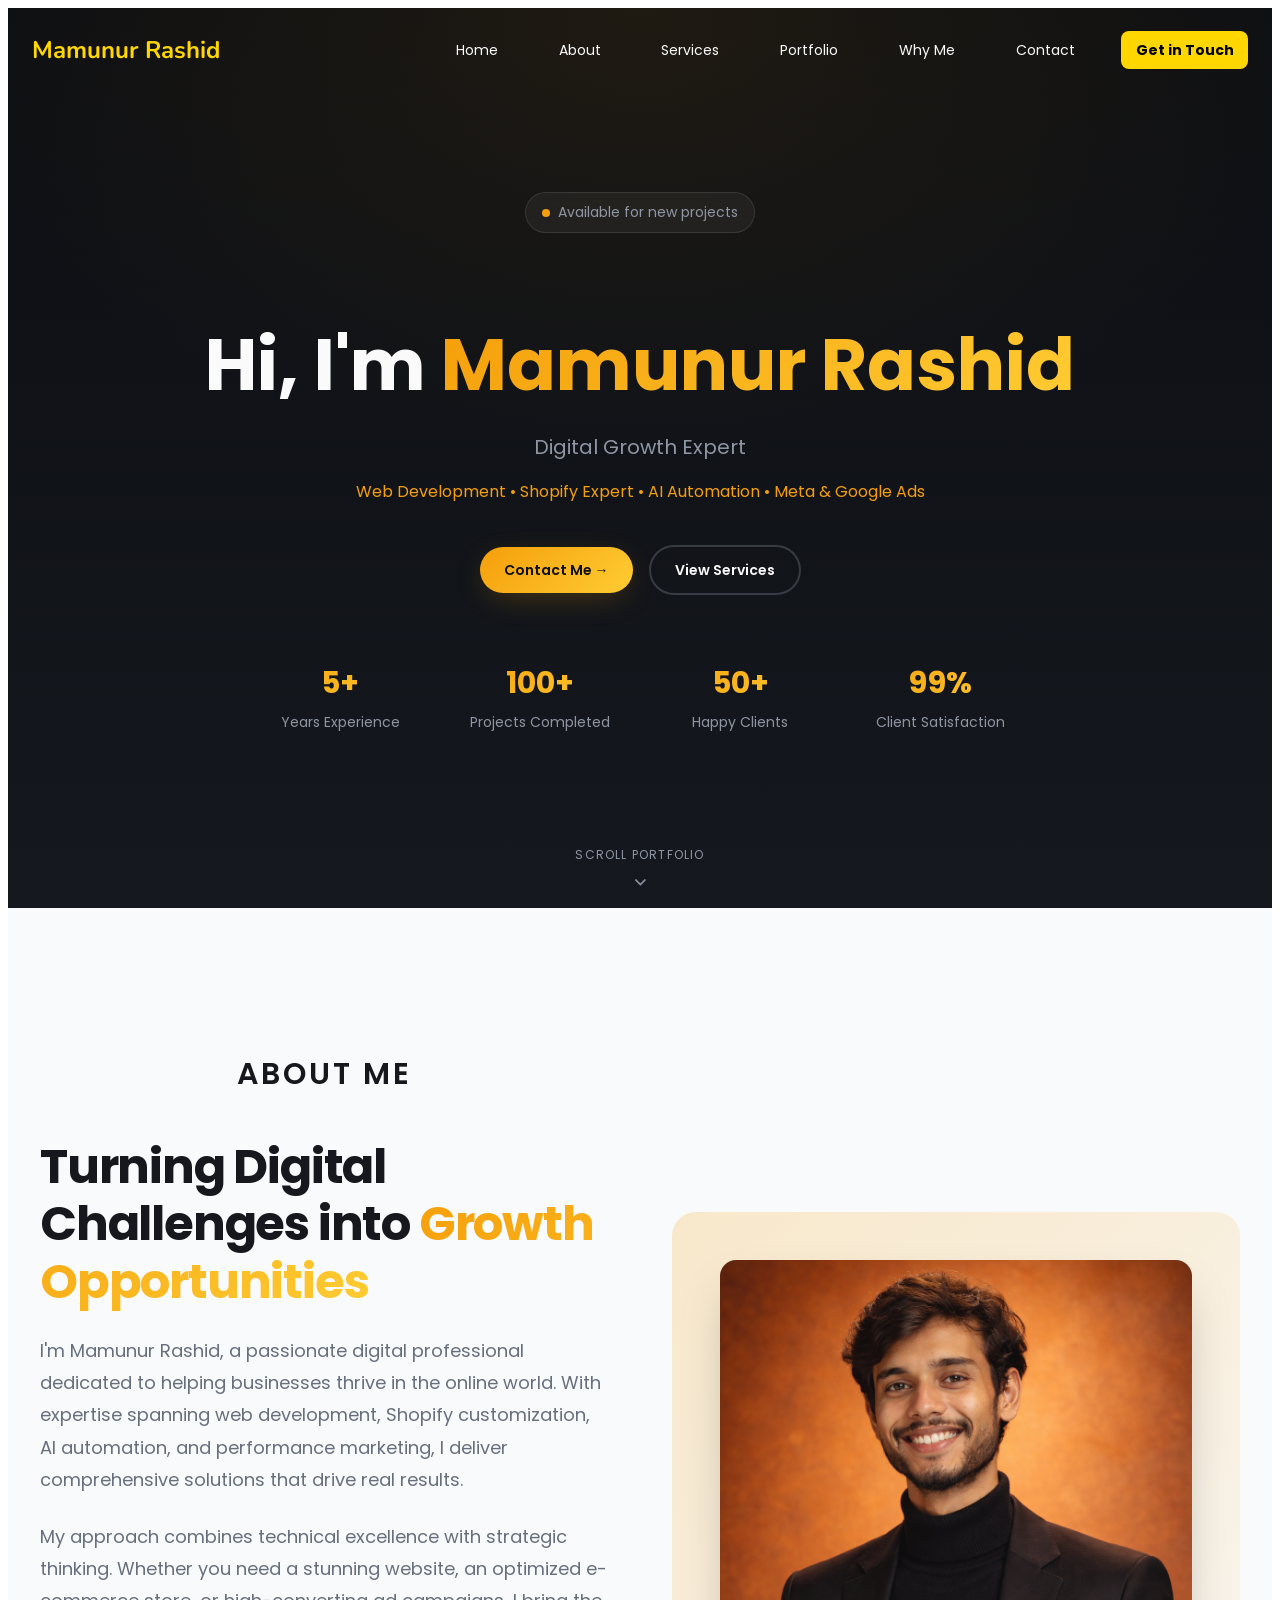
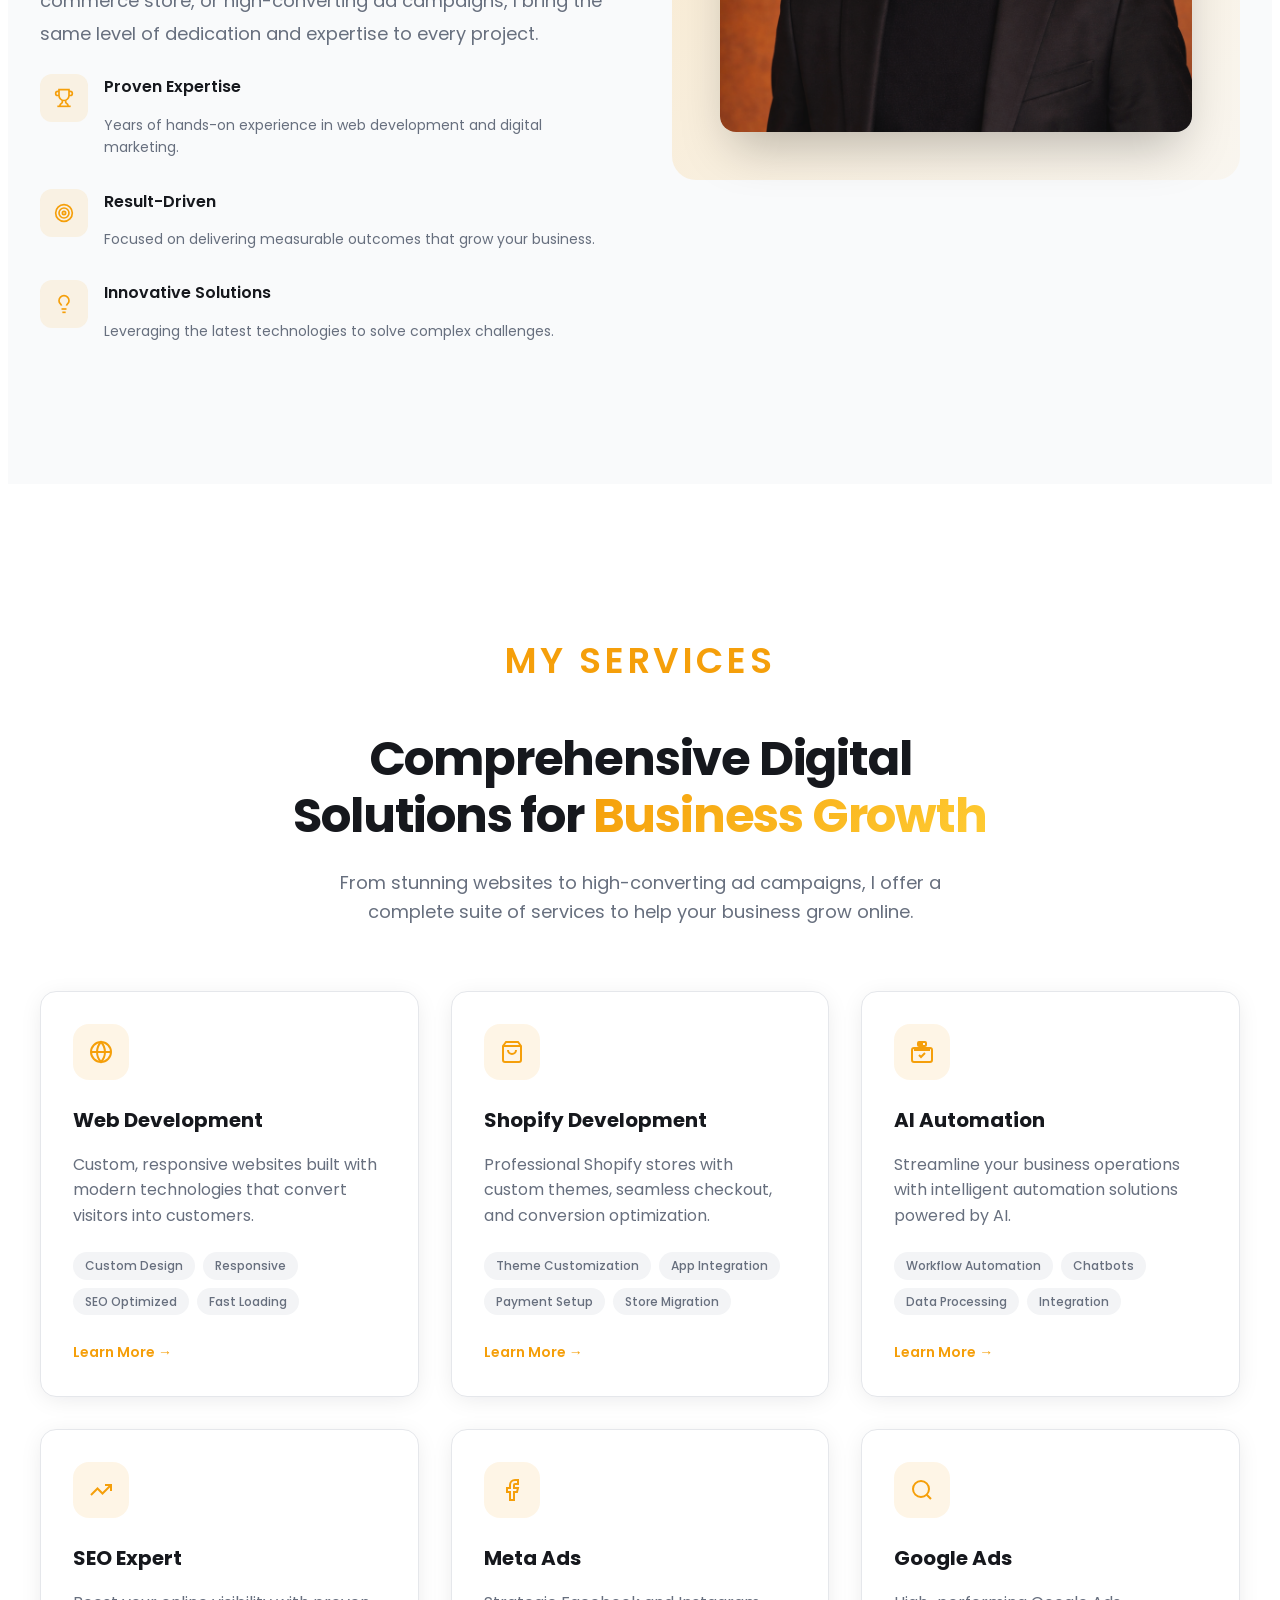
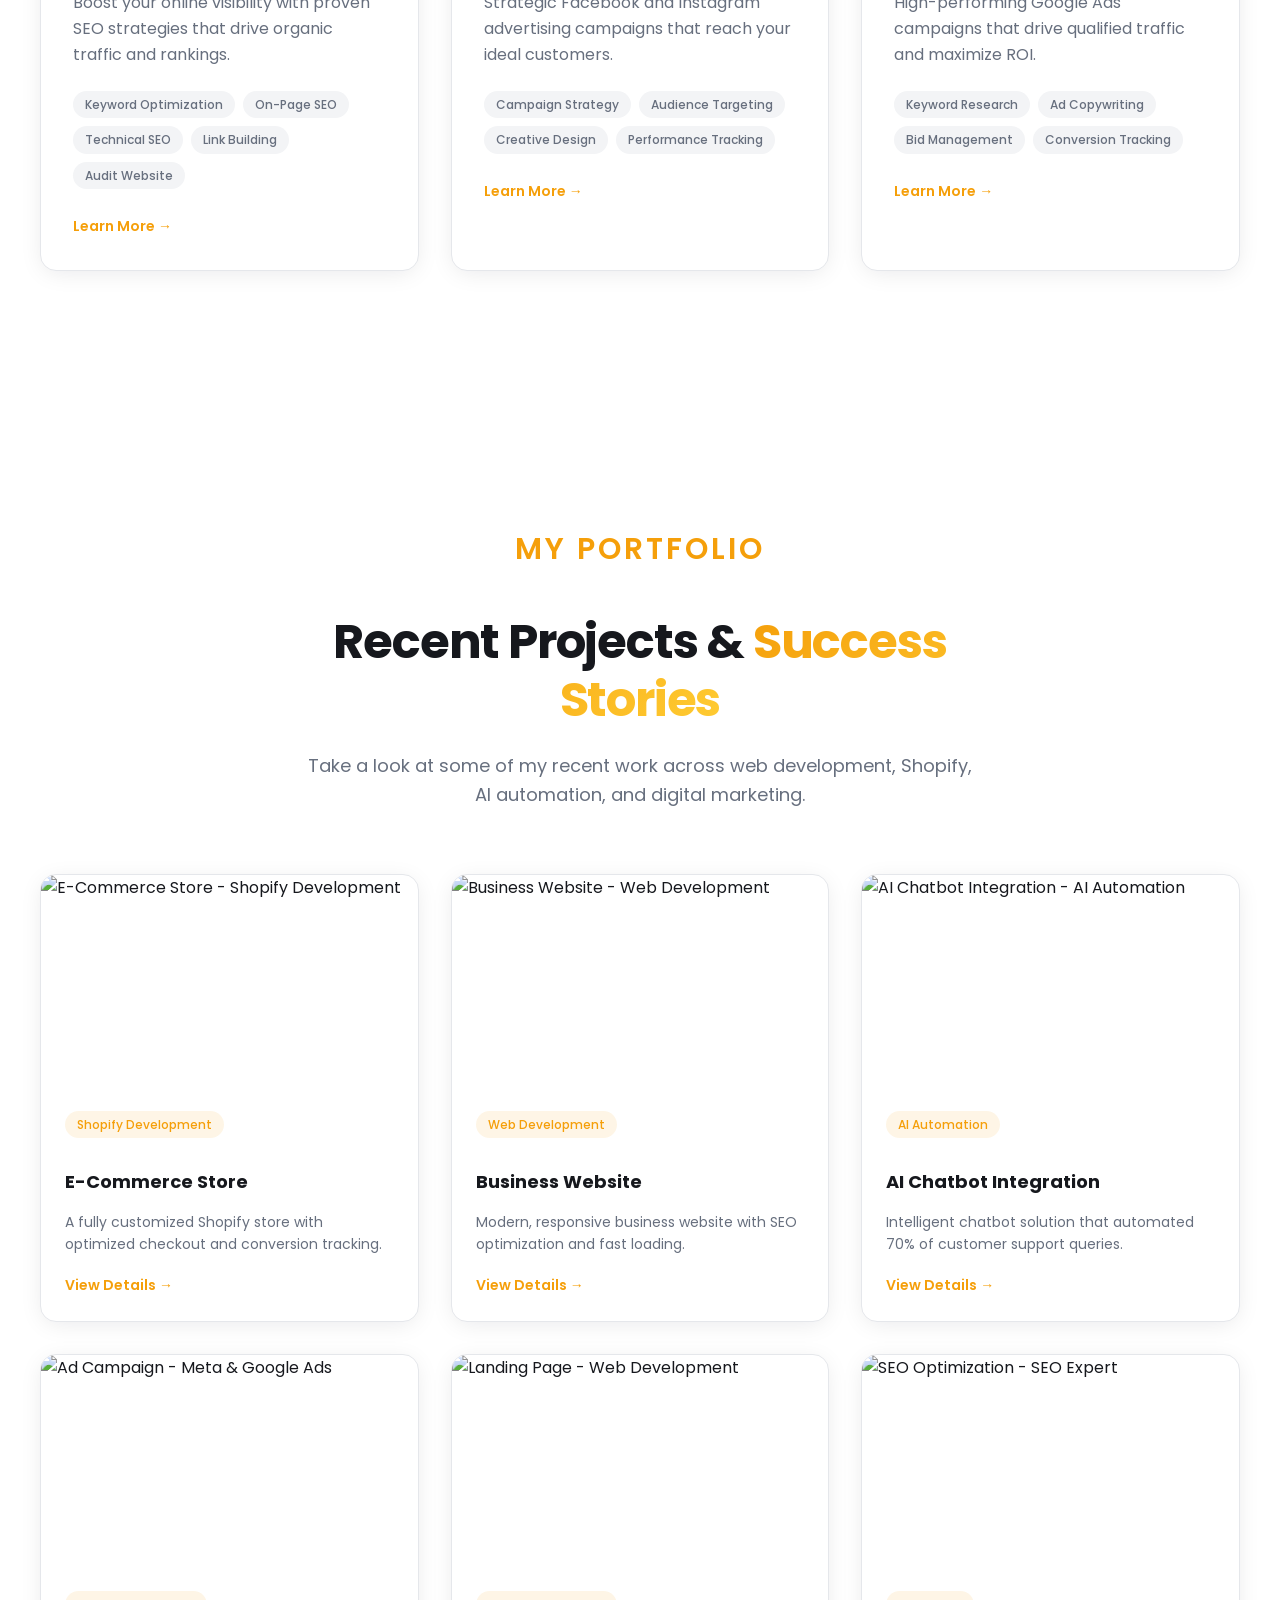
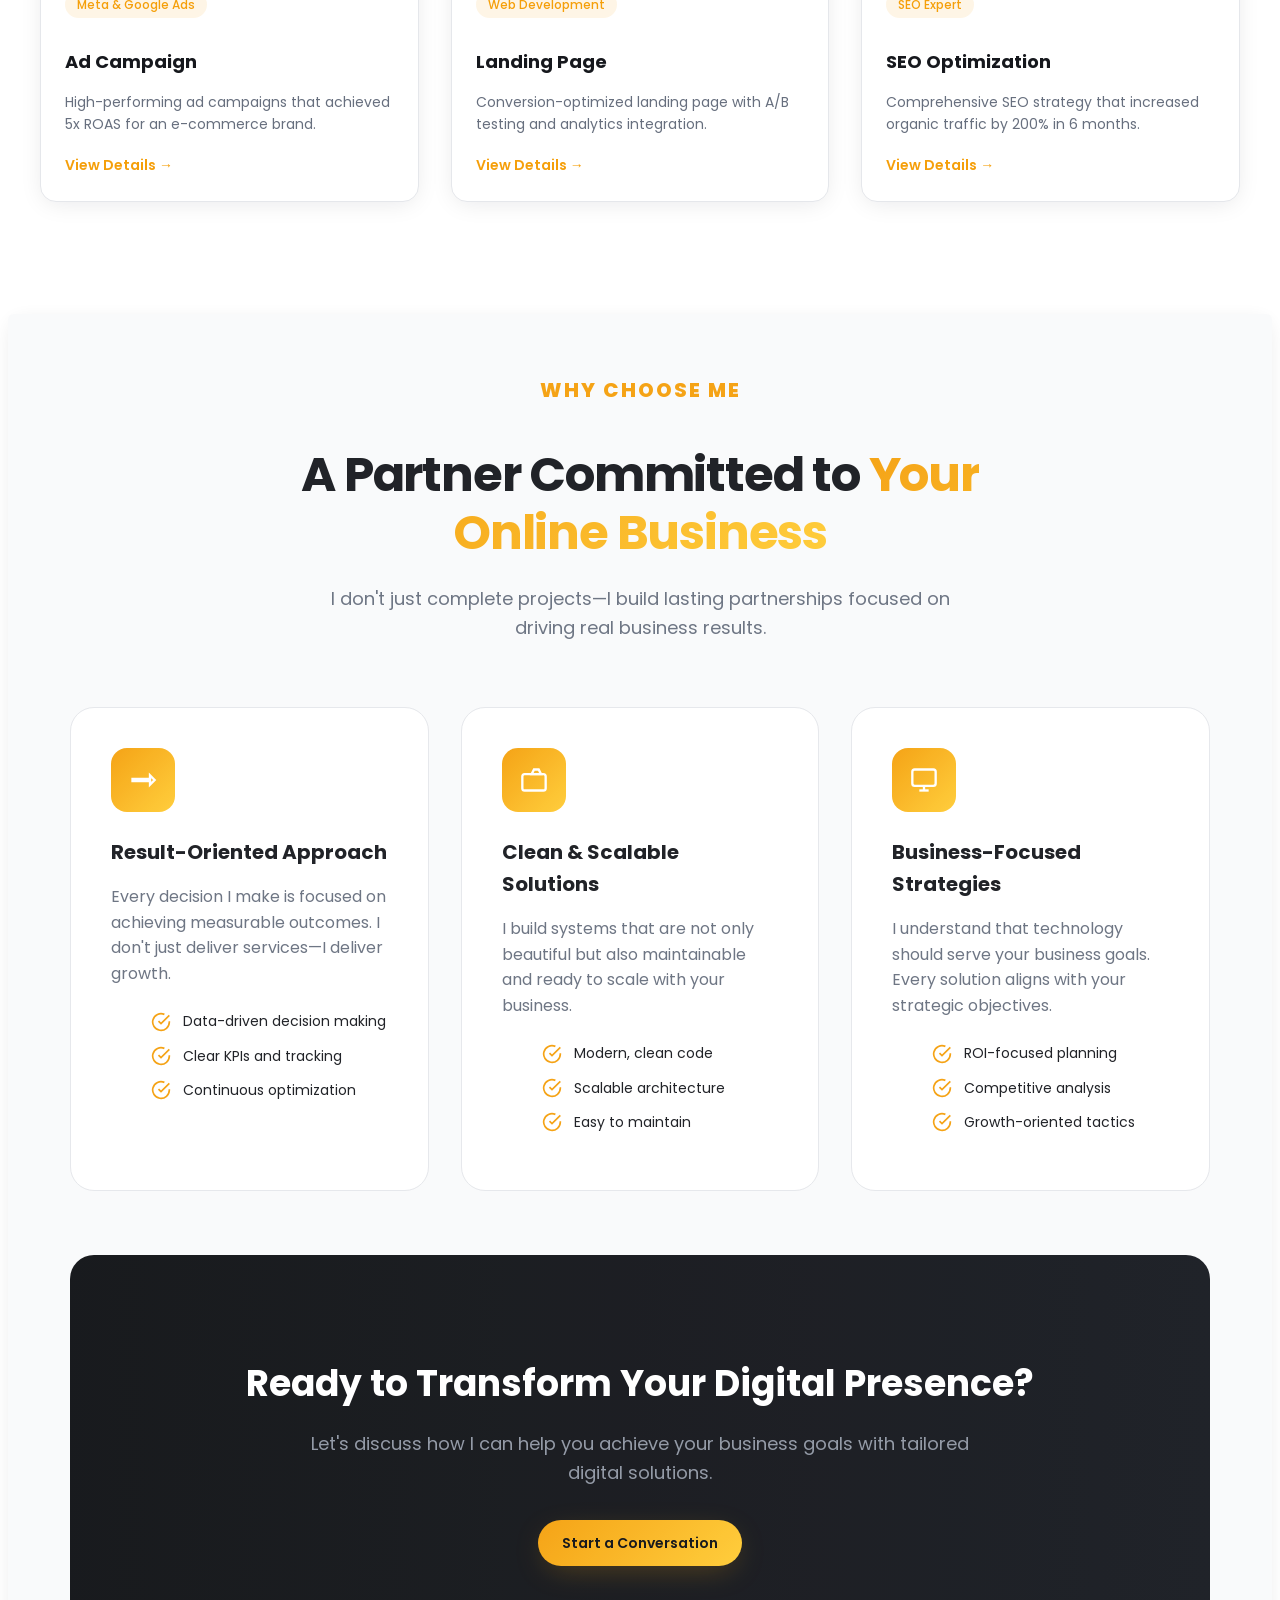
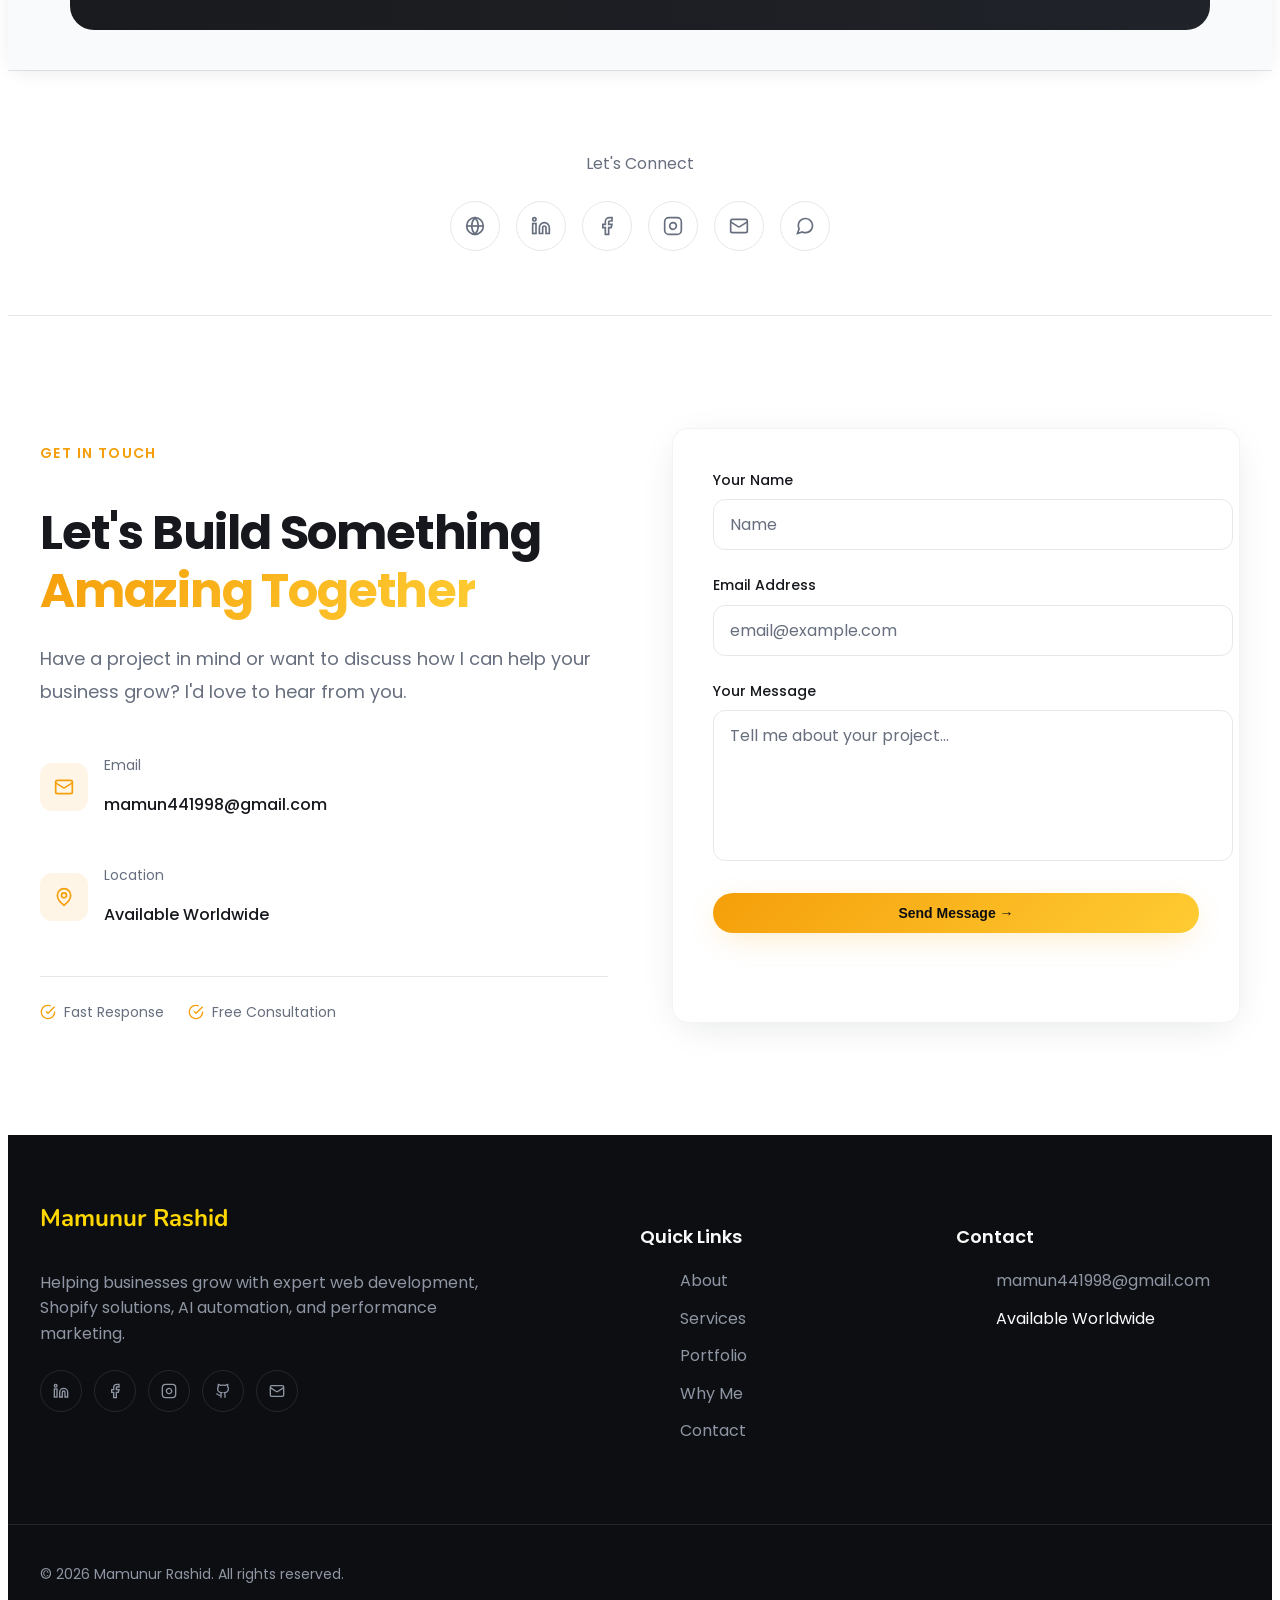
==== index.html @ 5b3f3767 "Initial portfolio site upload" ====
<!DOCTYPE html>
<html lang="en">
<head>
<meta charset="UTF-8">
<meta name="viewport" content="width=device-width, initial-scale=1.0">
<meta name="theme-color" content="#0a0e1a">
<title>Mamunur Rashid | Web Developer, Shopify Expert, AI Automation & Ads Specialist</title>
<meta name="description" content="Mamunur Rashid — Digital Growth Expert specializing in Web Development, Shopify, AI Automation, SEO, Meta Ads & Google Ads. Helping businesses scale online.">
<meta name="keywords" content="Web Developer, Shopify Expert, AI Automation, Meta Ads, Google Ads, Digital Marketing, Freelancer, Mamunur Rashid">
<meta name="author" content="Mamunur Rashid">
<meta name="robots" content="index, follow">
<meta property="og:type" content="website">
<meta property="og:site_name" content="Mamunur Rashid">
<meta property="og:title" content="Mamunur Rashid | Digital Growth Expert">
<meta property="og:description" content="Web Development, Shopify, AI Automation & Performance Marketing Expert">
<meta property="og:image" content="https://mamun441998.github.io/Mamunur-Rashid.png">
<meta property="og:url" content="https://mamun441998.github.io/">
<meta name="twitter:card" content="summary_large_image">
<meta name="twitter:title" content="Mamunur Rashid | Digital Growth Expert">
<meta name="twitter:description" content="Web Development, Shopify, AI Automation & Performance Marketing Expert">
<meta name="twitter:image" content="https://mamun441998.github.io/Mamunur-Rashid.png">
<link rel="canonical" href="https://mamun441998.github.io/">
<link rel="icon" type="image/png" href="Mamunur-Rashid.png">
<link rel="apple-touch-icon" href="Mamunur-Rashid.png">
<link rel="preconnect" href="https://fonts.googleapis.com">
<link rel="preconnect" href="https://fonts.gstatic.com" crossorigin>
<link href="https://fonts.googleapis.com/css2?family=Poppins:wght@300;400;500;600;700;800;900&family=Playfair+Display:wght@400;500;600;700&family=Nunito:wght@400;700;800&display=swap" rel="stylesheet">
<link rel="stylesheet" href="Style.css">
<script src="animations.js" defer></script>
<script type="application/ld+json">
{
  "@context": "https://schema.org",
  "@type": "Person",
  "name": "Mamunur Rashid",
  "url": "https://mamun441998.github.io/",
  "image": "https://mamun441998.github.io/Mamunur-Rashid.png",
  "jobTitle": "Digital Growth Expert",
  "description": "Web Developer, Shopify Expert, AI Automation Specialist, SEO Expert, Meta & Google Ads Specialist.",
  "knowsAbout": ["Web Development", "Shopify Development", "AI Automation", "SEO", "Meta Ads", "Google Ads", "Digital Marketing"],
  "sameAs": [
    "https://www.linkedin.com/in/mamun441998/",
    "https://web.facebook.com/iammamun441998",
    "https://www.instagram.com/mamun441998/",
    "https://github.com/mamun441998"
  ],
  "email": "mailto:mamun441998@gmail.com"
}
</script>
</head>
<body>

<a href="#Home" class="skip-link">Skip to main content</a>

<!-- NAVBAR -->
<nav class="navbar" id="navbar" aria-label="Main navigation">
<div class="section-container">
<div class="nav-inner">
<a href="#Home" style="font-size:1.5rem;font-weight:700;color:#FFD700;font-family:Nunito;display:inline-block" aria-label="Mamunur Rashid - Home">Mamunur Rashid</a>
<div class="nav-links">
<a href="#Home">Home</a>
<a href="#about">About</a>
<a href="#services">Services</a>
<a href="#portfolio">Portfolio</a>
<a href="#why-me">Why Me</a>
<a href="#contact">Contact</a>
<a href="#contact" class="Button-primary">Get in Touch</a>
</div>
<button class="mobile-toggle" aria-label="Toggle menu" aria-expanded="false" aria-controls="mobile-menu">
<svg width="24" height="24" viewBox="0 0 24 24" fill="none" stroke="currentColor" stroke-width="2" stroke-linecap="round" stroke-linejoin="round" aria-hidden="true"><line x1="3" y1="6" x2="21" y2="6"/><line x1="3" y1="12" x2="21" y2="12"/><line x1="3" y1="18" x2="21" y2="18"/></svg>
</button>
</div>
<div class="mobile-menu" id="mobile-menu">
<a href="#Home">Home</a>
<a href="#about">About</a>
<a href="#services">Services</a>
<a href="#portfolio">Portfolio</a>
<a href="#why-me">Why Me</a>
<a href="#contact">Contact</a>
<div style="text-align:center;margin-top:.5rem">
<a href="#contact" class="Button-primary">Get in Touch</a>
</div>
</div>
</div>
</nav>

<!-- HERO -->
<section id="Home" class="hero-section">
<div class="hero-glow"></div>
<div class="section-container">
<div class="hero-content">
<div class="hero-badge">
<span class="dot"></span>
<span>Available for new projects</span>
</div>
<h1 class="hero-title">Hi, I'm <span class="text-gradient-gold">Mamunur Rashid</span></h1>
<p class="hero-subtitle">Digital Growth Expert</p>
<p class="hero-skills">Web Development • Shopify Expert • AI Automation • Meta & Google Ads</p>
<div class="hero-buttons">
<a href="#contact" class="btn-primary">Contact Me →</a>
<a href="#services" class="btn-secondary">View Services</a>
</div>
<div class="stats-grid">
<div class="stat-item"><div class="stat-value text-gradient-gold">5+</div><div class="stat-label">Years Experience</div></div>
<div class="stat-item"><div class="stat-value text-gradient-gold">100+</div><div class="stat-label">Projects Completed</div></div>
<div class="stat-item"><div class="stat-value text-gradient-gold">50+</div><div class="stat-label">Happy Clients</div></div>
<div class="stat-item"><div class="stat-value text-gradient-gold">99%</div><div class="stat-label">Client Satisfaction</div></div>
</div>
</div>
<a href="#portfolio" class="scroll-indicator">
<span>Scroll Portfolio</span>
<svg width="20" height="20" viewBox="0 0 24 24" fill="none" stroke="currentColor" stroke-width="2" class="animate-bounce"><path d="m6 9 6 6 6-6"/></svg>
</a>
</div>
</section>

<!-- ABOUT -->
<section id="about" class="about-section">
<div class="section-container">
<div class="about-grid">
<div>
<p class="about-label">About Me</p>
<h2 class="section-title" style="margin-bottom:1.5rem">Turning Digital Challenges into <span class="text-gradient-gold">Growth Opportunities</span></h2>
<p class="about-text">I'm Mamunur Rashid, a passionate digital professional dedicated to helping businesses thrive in the online world. With expertise spanning web development, Shopify customization, AI automation, and performance marketing, I deliver comprehensive solutions that drive real results.</p>
<p class="about-text">My approach combines technical excellence with strategic thinking. Whether you need a stunning website, an optimized e-commerce store, or high-converting ad campaigns, I bring the same level of dedication and expertise to every project.</p>
<div class="highlight-item">
<div class="highlight-icon"><svg width="20" height="20" viewBox="0 0 24 24" fill="none" stroke="currentColor" stroke-width="2"><path d="M6 9H4.5a2.5 2.5 0 0 1 0-5H6"/><path d="M18 9h1.5a2.5 2.5 0 0 0 0-5H18"/><path d="M4 22h16"/><path d="M10 14.66V17c0 .55-.47.98-.97 1.21C7.85 18.75 7 20.24 7 22"/><path d="M14 14.66V17c0 .55.47.98.97 1.21C16.15 18.75 17 20.24 17 22"/><path d="M18 2H6v7a6 6 0 0 0 12 0V2Z"/></svg></div>
<div><div class="highlight-title">Proven Expertise</div><p class="highlight-desc">Years of hands-on experience in web development and digital marketing.</p></div>
</div>
<div class="highlight-item">
<div class="highlight-icon"><svg width="20" height="20" viewBox="0 0 24 24" fill="none" stroke="currentColor" stroke-width="2"><circle cx="12" cy="12" r="10"/><circle cx="12" cy="12" r="6"/><circle cx="12" cy="12" r="2"/></svg></div>
<div><div class="highlight-title">Result-Driven</div><p class="highlight-desc">Focused on delivering measurable outcomes that grow your business.</p></div>
</div>
<div class="highlight-item">
<div class="highlight-icon"><svg width="20" height="20" viewBox="0 0 24 24" fill="none" stroke="currentColor" stroke-width="2"><path d="M15 14c.2-1 .7-1.7 1.5-2.5 1-.9 1.5-2.2 1.5-3.5A6 6 0 0 0 6 8c0 1 .2 2.2 1.5 3.5.7.7 1.3 1.5 1.5 2.5"/><path d="M9 18h6"/><path d="M10 22h4"/></svg></div>
<div><div class="highlight-title">Innovative Solutions</div><p class="highlight-desc">Leveraging the latest technologies to solve complex challenges.</p></div>
</div>
</div>
<div class="about-visual">
<div class="about-img-wrapper">
<div class="about-img-inner">
<img src="Mamunur-Rashid.png" alt="Mamunur Rashid - Web Developer and Digital Growth Expert" width="600" height="600" loading="lazy" decoding="async" onerror="this.onerror=null;this.src='https://images.unsplash.com/photo-1507003211169-0a1dd7228f2d?w=600&h=600&fit=crop'">
</div>
</div>
</div>
</div>
</div>
</section>

<!-- SERVICES -->
<section id="services" class="services-section">
<div class="section-container">
<div style="text-align:center;max-width:48rem;margin:0 auto 4rem">
<p style="color:hsl(var(--primary));font-weight:600;margin-bottom:1rem;text-transform:uppercase;letter-spacing:.1em;font-size:2.25rem;font-family:'Poppins',sans-serif">My Services</p>
<h2 class="section-title font-serif" style="margin-bottom:1.5rem">Comprehensive Digital Solutions for <span class="text-gradient-gold">Business Growth</span></h2>
<p class="section-subtitle font-serif" style="margin:0 auto">From stunning websites to high-converting ad campaigns, I offer a complete suite of services to help your business grow online.</p>
</div>
<div class="services-grid" id="services-grid">
</div>
</div>
</section>

<!-- PORTFOLIO -->
<section id="portfolio" class="portfolio-section">
<div class="section-container">
<div style="text-align:center;max-width:48rem;margin:0 auto 4rem">
<p style="color:hsl(var(--primary));font-weight:600;margin-bottom:1rem;text-transform:uppercase;letter-spacing:.1em;font-size:1.875rem">My Portfolio</p>
<h2 class="section-title" style="margin-bottom:1.5rem">Recent Projects & <span class="text-gradient-gold">Success Stories</span></h2>
<p class="section-subtitle" style="margin:0 auto">Take a look at some of my recent work across web development, Shopify, AI automation, and digital marketing.</p>
</div>
<div class="portfolio-grid" id="portfolio-grid">
</div>
</div>
</section>

<!-- WHY ME -->
<section id="why-me" class="whyme-section">
<div class="section-container">
<div style="text-align:center;max-width:48rem;margin:0 auto 4rem">
<p style="color:hsl(var(--primary));font-weight:800;margin-bottom:1rem;text-transform:uppercase;letter-spacing:.1em;font-size:1.25rem">Why Choose Me</p>
<h2 class="section-title font-serif" style="margin-bottom:1.5rem">A Partner Committed to <span class="text-gradient-gold font-serif">Your Online Business</span></h2>
<p class="section-subtitle" style="margin:0 auto">I don't just complete projects—I build lasting partnerships focused on driving real business results.</p>
</div>
<div class="whyme-grid">
<div class="reason-card">
<div class="reason-icon"><svg width="28" height="28" viewBox="0 0 24 24" fill="none" stroke="currentColor" stroke-width="2"><path d="m22 12-4-4v3H3v2h15v3z"/></svg></div>
<h3 class="reason-title font-serif">Result-Oriented Approach</h3>
<p class="reason-desc font-serif">Every decision I make is focused on achieving measurable outcomes. I don't just deliver services—I deliver growth.</p>
<ul class="reason-points">
<li><svg viewBox="0 0 24 24" fill="none" stroke="currentColor" stroke-width="2"><path d="M22 11.08V12a10 10 0 1 1-5.93-9.14"/><path d="m9 11 3 3L22 4"/></svg><span class="font-serif">Data-driven decision making</span></li>
<li><svg viewBox="0 0 24 24" fill="none" stroke="currentColor" stroke-width="2"><path d="M22 11.08V12a10 10 0 1 1-5.93-9.14"/><path d="m9 11 3 3L22 4"/></svg><span class="font-serif">Clear KPIs and tracking</span></li>
<li><svg viewBox="0 0 24 24" fill="none" stroke="currentColor" stroke-width="2"><path d="M22 11.08V12a10 10 0 1 1-5.93-9.14"/><path d="m9 11 3 3L22 4"/></svg><span class="font-serif">Continuous optimization</span></li>
</ul>
</div>
<div class="reason-card">
<div class="reason-icon"><svg width="28" height="28" viewBox="0 0 24 24" fill="none" stroke="currentColor" stroke-width="2"><rect x="2" y="7" width="20" height="14" rx="2"/><path d="M16 3h-4l-2 4h8z"/></svg></div>
<h3 class="reason-title font-serif">Clean & Scalable Solutions</h3>
<p class="reason-desc font-serif">I build systems that are not only beautiful but also maintainable and ready to scale with your business.</p>
<ul class="reason-points">
<li><svg viewBox="0 0 24 24" fill="none" stroke="currentColor" stroke-width="2"><path d="M22 11.08V12a10 10 0 1 1-5.93-9.14"/><path d="m9 11 3 3L22 4"/></svg><span class="font-serif">Modern, clean code</span></li>
<li><svg viewBox="0 0 24 24" fill="none" stroke="currentColor" stroke-width="2"><path d="M22 11.08V12a10 10 0 1 1-5.93-9.14"/><path d="m9 11 3 3L22 4"/></svg><span class="font-serif">Scalable architecture</span></li>
<li><svg viewBox="0 0 24 24" fill="none" stroke="currentColor" stroke-width="2"><path d="M22 11.08V12a10 10 0 1 1-5.93-9.14"/><path d="m9 11 3 3L22 4"/></svg><span class="font-serif">Easy to maintain</span></li>
</ul>
</div>
<div class="reason-card">
<div class="reason-icon"><svg width="28" height="28" viewBox="0 0 24 24" fill="none" stroke="currentColor" stroke-width="2"><rect x="2" y="3" width="20" height="14" rx="2"/><path d="M8 21h8"/><path d="M12 17v4"/></svg></div>
<h3 class="reason-title font-serif">Business-Focused Strategies</h3>
<p class="reason-desc font-serif">I understand that technology should serve your business goals. Every solution aligns with your strategic objectives.</p>
<ul class="reason-points">
<li><svg viewBox="0 0 24 24" fill="none" stroke="currentColor" stroke-width="2"><path d="M22 11.08V12a10 10 0 1 1-5.93-9.14"/><path d="m9 11 3 3L22 4"/></svg><span class="font-serif">ROI-focused planning</span></li>
<li><svg viewBox="0 0 24 24" fill="none" stroke="currentColor" stroke-width="2"><path d="M22 11.08V12a10 10 0 1 1-5.93-9.14"/><path d="m9 11 3 3L22 4"/></svg><span class="font-serif">Competitive analysis</span></li>
<li><svg viewBox="0 0 24 24" fill="none" stroke="currentColor" stroke-width="2"><path d="M22 11.08V12a10 10 0 1 1-5.93-9.14"/><path d="m9 11 3 3L22 4"/></svg><span class="font-serif">Growth-oriented tactics</span></li>
</ul>
</div>
</div>
<div class="cta-banner">
<div style="position:relative;z-index:1">
<h3 class="font-serif">Ready to Transform Your Digital Presence?</h3>
<p class="font-serif">Let's discuss how I can help you achieve your business goals with tailored digital solutions.</p>
<a href="#contact" class="btn-primary font-serif">Start a Conversation</a>
</div>
</div>
</div>
</section>

<!-- SOCIAL -->
<section class="social-section">
<div class="section-container" style="text-align:center">
<p style="color:hsl(var(--muted-foreground));margin-bottom:1.5rem">Let's Connect</p>
<div class="social-icons">
<a href="https://mamunurrashid.lovable.app" target="_blank" rel="noopener" class="social-icon-link social-website" aria-label="Website"><svg width="20" height="20" viewBox="0 0 24 24" fill="none" stroke="currentColor" stroke-width="2" aria-hidden="true"><circle cx="12" cy="12" r="10"/><path d="M2 12h20"/><path d="M12 2a15.3 15.3 0 0 1 4 10 15.3 15.3 0 0 1-4 10 15.3 15.3 0 0 1-4-10 15.3 15.3 0 0 1 4-10z"/></svg></a>
<a href="https://www.linkedin.com/in/mamun441998/" target="_blank" rel="noopener" class="social-icon-link social-linkedin" aria-label="LinkedIn"><svg width="20" height="20" viewBox="0 0 24 24" fill="none" stroke="currentColor" stroke-width="2" aria-hidden="true"><path d="M16 8a6 6 0 0 1 6 6v7h-4v-7a2 2 0 0 0-2-2 2 2 0 0 0-2 2v7h-4v-7a6 6 0 0 1 6-6z"/><rect x="2" y="9" width="4" height="12"/><circle cx="4" cy="4" r="2"/></svg></a>
<a href="https://web.facebook.com/iammamun441998" target="_blank" rel="noopener" class="social-icon-link social-facebook" aria-label="Facebook"><svg width="20" height="20" viewBox="0 0 24 24" fill="none" stroke="currentColor" stroke-width="2" aria-hidden="true"><path d="M18 2h-3a5 5 0 0 0-5 5v3H7v4h3v8h4v-8h3l1-4h-4V7a1 1 0 0 1 1-1h3z"/></svg></a>
<a href="https://www.instagram.com/mamun441998/" target="_blank" rel="noopener" class="social-icon-link social-instagram" aria-label="Instagram"><svg width="20" height="20" viewBox="0 0 24 24" fill="none" stroke="currentColor" stroke-width="2" aria-hidden="true"><rect x="2" y="2" width="20" height="20" rx="5"/><path d="M16 11.37A4 4 0 1 1 12.63 8 4 4 0 0 1 16 11.37z"/><line x1="17.5" y1="6.5" x2="17.51" y2="6.5"/></svg></a>
<a href="mailto:mamun441998@gmail.com" class="social-icon-link social-email" aria-label="Email"><svg width="20" height="20" viewBox="0 0 24 24" fill="none" stroke="currentColor" stroke-width="2" aria-hidden="true"><rect x="2" y="4" width="20" height="16" rx="2"/><path d="m22 7-8.97 5.7a1.94 1.94 0 0 1-2.06 0L2 7"/></svg></a>
<a href="https://wa.me/8801978529953" target="_blank" rel="noopener" class="social-icon-link social-whatsapp" aria-label="WhatsApp"><svg width="20" height="20" viewBox="0 0 24 24" fill="none" stroke="currentColor" stroke-width="2" aria-hidden="true"><path d="M21 11.5a8.38 8.38 0 0 1-.9 3.8 8.5 8.5 0 0 1-7.6 4.7 8.38 8.38 0 0 1-3.8-.9L3 21l1.9-5.7a8.38 8.38 0 0 1-.9-3.8 8.5 8.5 0 0 1 4.7-7.6 8.38 8.38 0 0 1 3.8-.9h.5a8.48 8.48 0 0 1 8 8v.5z"/></svg></a>
</div>
</div>
</section>

<!-- CONTACT -->
<section id="contact" class="contact-section">
<div class="section-container">
<div class="contact-grid">
<div>
<p class="contact-label">Get In Touch</p>
<h2 class="section-title" style="margin-bottom:1.5rem">Let's Build Something <span class="text-gradient-gold">Amazing Together</span></h2>
<p style="color:hsl(var(--muted-foreground));font-size:1.125rem;margin-bottom:2rem;line-height:1.8">Have a project in mind or want to discuss how I can help your business grow? I'd love to hear from you.</p>
<div class="contact-info-item">
<div class="contact-info-icon"><svg width="20" height="20" viewBox="0 0 24 24" fill="none" stroke="currentColor" stroke-width="2"><rect x="2" y="4" width="20" height="16" rx="2"/><path d="m22 7-8.97 5.7a1.94 1.94 0 0 1-2.06 0L2 7"/></svg></div>
<div><p class="contact-info-label">Email</p><p class="contact-info-value"><a href="mailto:mamun441998@gmail.com">mamun441998@gmail.com</a></p></div>
</div>
<div class="contact-info-item">
<div class="contact-info-icon"><svg width="20" height="20" viewBox="0 0 24 24" fill="none" stroke="currentColor" stroke-width="2"><path d="M20 10c0 6-8 12-8 12s-8-6-8-12a8 8 0 0 1 16 0Z"/><circle cx="12" cy="10" r="3"/></svg></div>
<div><p class="contact-info-label">Location</p><p class="contact-info-value">Available Worldwide</p></div>
</div>
<div class="trust-badges">
<div class="trust-badge"><svg width="16" height="16" viewBox="0 0 24 24" fill="none" stroke="currentColor" stroke-width="2"><path d="M22 11.08V12a10 10 0 1 1-5.93-9.14"/><path d="m9 11 3 3L22 4"/></svg><span>Fast Response</span></div>
<div class="trust-badge"><svg width="16" height="16" viewBox="0 0 24 24" fill="none" stroke="currentColor" stroke-width="2"><path d="M22 11.08V12a10 10 0 1 1-5.93-9.14"/><path d="m9 11 3 3L22 4"/></svg><span>Free Consultation</span></div>
</div>
</div>
<div class="contact-form-card">
<form id="contact-form">
<div class="form-group"><label for="name">Your Name</label><input type="text" id="name" name="name" class="input-field" placeholder="Name" required></div>
<div class="form-group"><label for="email">Email Address</label><input type="email" id="email" name="email" class="input-field" placeholder="email@example.com" required></div>
<div class="form-group"><label for="message">Your Message</label><textarea id="message" name="message" rows="5" class="input-field" placeholder="Tell me about your project..." required></textarea></div>
<button type="submit" class="btn-primary" style="width:100%">Send Message →</button>
</form>
</div>
</div>
</div>
</section>

<!-- FOOTER -->
<footer class="footer">
<div class="section-container">
<div class="footer-grid">
<div class="footer-brand">
<a href="#Home" style="display:inline-block;margin-bottom:1rem;font-size:1.5rem;font-weight:700;color:#FFD700;font-family:Nunito" aria-label="Back to top">Mamunur Rashid</a>

<p>Helping businesses grow with expert web development, Shopify solutions, AI automation, and performance marketing.</p>
<div class="footer-socials">
<a href="https://www.linkedin.com/in/mamun441998/" target="_blank" rel="noopener" class="footer-social" aria-label="LinkedIn"><svg width="16" height="16" viewBox="0 0 24 24" fill="none" stroke="currentColor" stroke-width="2" aria-hidden="true"><path d="M16 8a6 6 0 0 1 6 6v7h-4v-7a2 2 0 0 0-2-2 2 2 0 0 0-2 2v7h-4v-7a6 6 0 0 1 6-6z"/><rect x="2" y="9" width="4" height="12"/><circle cx="4" cy="4" r="2"/></svg></a>
<a href="https://web.facebook.com/iammamun441998" target="_blank" rel="noopener" class="footer-social" aria-label="Facebook"><svg width="16" height="16" viewBox="0 0 24 24" fill="none" stroke="currentColor" stroke-width="2" aria-hidden="true"><path d="M18 2h-3a5 5 0 0 0-5 5v3H7v4h3v8h4v-8h3l1-4h-4V7a1 1 0 0 1 1-1h3z"/></svg></a>
<a href="https://www.instagram.com/mamun441998/" target="_blank" rel="noopener" class="footer-social" aria-label="Instagram"><svg width="16" height="16" viewBox="0 0 24 24" fill="none" stroke="currentColor" stroke-width="2" aria-hidden="true"><rect x="2" y="2" width="20" height="20" rx="5"/><path d="M16 11.37A4 4 0 1 1 12.63 8 4 4 0 0 1 16 11.37z"/><line x1="17.5" y1="6.5" x2="17.51" y2="6.5"/></svg></a>
<a href="https://github.com/mamun441998" target="_blank" rel="noopener" class="footer-social" aria-label="GitHub"><svg width="16" height="16" viewBox="0 0 24 24" fill="none" stroke="currentColor" stroke-width="2" aria-hidden="true"><path d="M15 22v-4a4.8 4.8 0 0 0-1-3.5c3 0 6-2 6-5.5.08-1.25-.27-2.48-1-3.5.28-1.15.28-2.35 0-3.5 0 0-1 0-3 1.5-2.64-.5-5.36-.5-8 0C6 2 5 2 5 2c-.3 1.15-.3 2.35 0 3.5A5.403 5.403 0 0 0 4 9c0 3.5 3 5.5 6 5.5-.39.49-.68 1.05-.85 1.65-.17.6-.22 1.23-.15 1.85v4"/><path d="M9 18c-4.51 2-5-2-7-2"/></svg></a>
<a href="mailto:mamun441998@gmail.com" class="footer-social" aria-label="Email"><svg width="16" height="16" viewBox="0 0 24 24" fill="none" stroke="currentColor" stroke-width="2" aria-hidden="true"><rect x="2" y="4" width="20" height="16" rx="2"/><path d="m22 7-8.97 5.7a1.94 1.94 0 0 1-2.06 0L2 7"/></svg></a>
</div>
</div>
<div>
<h4 class="footer-heading">Quick Links</h4>
<ul class="footer-links">
<li><a href="#about">About</a></li>
<li><a href="#services">Services</a></li>
<li><a href="#portfolio">Portfolio</a></li>
<li><a href="#why-me">Why Me</a></li>
<li><a href="#contact">Contact</a></li>
</ul>
</div>
<div>
<h4 class="footer-heading">Contact</h4>
<ul class="footer-links">
<li><a href="mailto:mamun441998@gmail.com">mamun441998@gmail.com</a></li>
<li>Available Worldwide</li>
</ul>
</div>
</div>
</div>
<div class="footer-bottom">
<div class="section-container">
<div class="footer-bottom-inner">
<p>&copy; <span id="year"></span> Mamunur Rashid. All rights reserved.</p>

</div>
</div>
</div>
</footer>

<script>
// Service icons map (kept in code; admin doesn't edit SVGs)
var SERVICE_ICONS = {
  'Web Development': '<svg width="24" height="24" viewBox="0 0 24 24" fill="none" stroke="currentColor" stroke-width="2"><circle cx="12" cy="12" r="10"/><path d="M2 12h20"/><path d="M12 2a15.3 15.3 0 0 1 4 10 15.3 15.3 0 0 1-4 10 15.3 15.3 0 0 1-4-10 15.3 15.3 0 0 1 4-10z"/></svg>',
  'Shopify Development': '<svg width="24" height="24" viewBox="0 0 24 24" fill="none" stroke="currentColor" stroke-width="2"><path d="M6 2 3 6v14a2 2 0 0 0 2 2h14a2 2 0 0 0 2-2V6l-3-4Z"/><path d="M3 6h18"/><path d="M16 10a4 4 0 0 1-8 0"/></svg>',
  'AI Automation': '<svg width="24" height="24" viewBox="0 0 24 24" fill="none" stroke="currentColor" stroke-width="2"><path d="M12 8V4H8"/><rect x="8" y="2" width="8" height="4" rx="1"/><path d="M4 10h16"/><rect x="2" y="8" width="20" height="14" rx="2"/><path d="m9 15 2 2 4-4"/></svg>',
  'SEO Expert': '<svg width="24" height="24" viewBox="0 0 24 24" fill="none" stroke="currentColor" stroke-width="2"><polyline points="22 7 13.5 15.5 8.5 10.5 2 17"/><polyline points="16 7 22 7 22 13"/></svg>',
  'Meta Ads': '<svg width="24" height="24" viewBox="0 0 24 24" fill="none" stroke="currentColor" stroke-width="2"><path d="M18 2h-3a5 5 0 0 0-5 5v3H7v4h3v8h4v-8h3l1-4h-4V7a1 1 0 0 1 1-1h3z"/></svg>',
  'Google Ads': '<svg width="24" height="24" viewBox="0 0 24 24" fill="none" stroke="currentColor" stroke-width="2"><circle cx="11" cy="11" r="8"/><path d="m21 21-4.3-4.3"/></svg>',
  '_default': '<svg width="24" height="24" viewBox="0 0 24 24" fill="none" stroke="currentColor" stroke-width="2"><path d="M12 2 2 7l10 5 10-5-10-5z"/><path d="M2 17l10 5 10-5"/><path d="M2 12l10 5 10-5"/></svg>'
};

// Default content (used as fallback if Firestore is not configured / fails)
var DEFAULT_SERVICES = [
  { title: 'Web Development', desc: 'Custom, responsive websites built with modern technologies that convert visitors into customers.', features: ['Custom Design', 'Responsive', 'SEO Optimized', 'Fast Loading'] },
  { title: 'Shopify Development', desc: 'Professional Shopify stores with custom themes, seamless checkout, and conversion optimization.', features: ['Theme Customization', 'App Integration', 'Payment Setup', 'Store Migration'] },
  { title: 'AI Automation', desc: 'Streamline your business operations with intelligent automation solutions powered by AI.', features: ['Workflow Automation', 'Chatbots', 'Data Processing', 'Integration'] },
  { title: 'SEO Expert', desc: 'Boost your online visibility with proven SEO strategies that drive organic traffic and rankings.', features: ['Keyword Optimization', 'On-Page SEO', 'Technical SEO', 'Link Building', 'Audit Website'] },
  { title: 'Meta Ads', desc: 'Strategic Facebook and Instagram advertising campaigns that reach your ideal customers.', features: ['Campaign Strategy', 'Audience Targeting', 'Creative Design', 'Performance Tracking'] },
  { title: 'Google Ads', desc: 'High-performing Google Ads campaigns that drive qualified traffic and maximize ROI.', features: ['Keyword Research', 'Ad Copywriting', 'Bid Management', 'Conversion Tracking'] }
];
var DEFAULT_PORTFOLIO = [
  { title: 'E-Commerce Store', cat: 'Shopify Development', desc: 'A fully customized Shopify store with optimized checkout and conversion tracking.', img: 'https://images.unsplash.com/photo-1556742049-0cfed4f6a45d?w=600&h=400&fit=crop' },
  { title: 'Business Website', cat: 'Web Development', desc: 'Modern, responsive business website with SEO optimization and fast loading.', img: 'https://images.unsplash.com/photo-1460925895917-afdab827c52f?w=600&h=400&fit=crop' },
  { title: 'AI Chatbot Integration', cat: 'AI Automation', desc: 'Intelligent chatbot solution that automated 70% of customer support queries.', img: 'https://images.unsplash.com/photo-1677442136019-21780ecad995?w=600&h=400&fit=crop' },
  { title: 'Ad Campaign', cat: 'Meta & Google Ads', desc: 'High-performing ad campaigns that achieved 5x ROAS for an e-commerce brand.', img: 'https://images.unsplash.com/photo-1611926653458-09294b3142bf?w=600&h=400&fit=crop' },
  { title: 'Landing Page', cat: 'Web Development', desc: 'Conversion-optimized landing page with A/B testing and analytics integration.', img: 'https://images.unsplash.com/photo-1507238691740-187a5b1d37b8?w=600&h=400&fit=crop' },
  { title: 'SEO Optimization', cat: 'SEO Expert', desc: 'Comprehensive SEO strategy that increased organic traffic by 200% in 6 months.', img: 'https://images.unsplash.com/photo-1562577309-4932fdd64cd1?w=600&h=400&fit=crop' }
];

function escapeHtml(s){ return String(s == null ? '' : s).replace(/[&<>"']/g, function(c){ return ({'&':'&amp;','<':'&lt;','>':'&gt;','"':'&quot;',"'":'&#39;'})[c]; }); }

function renderServices(items){
  var sg = document.getElementById('services-grid');
  sg.innerHTML = '';
  items.forEach(function(s){
    var icon = SERVICE_ICONS[s.title] || SERVICE_ICONS._default;
    sg.insertAdjacentHTML('beforeend',
      '<div class="service-card"><div class="service-icon">' + icon + '</div><h3 class="service-title font-serif">' + escapeHtml(s.title) + '</h3><p class="service-desc font-serif">' + escapeHtml(s.desc) + '</p><div class="service-features">' + (s.features || []).map(function(f){return '<span>' + escapeHtml(f) + '</span>'}).join('') + '</div><a href="#contact" class="service-link">Learn More &rarr;</a></div>'
    );
  });
}

function renderPortfolio(items){
  var pg = document.getElementById('portfolio-grid');
  pg.innerHTML = '';
  items.forEach(function(p, i){
    pg.insertAdjacentHTML('beforeend',
      '<div class="portfolio-card"><div class="portfolio-img"><img src="' + escapeHtml(p.img) + '" alt="' + escapeHtml(p.title + ' - ' + (p.cat || '')) + '" loading="lazy" decoding="async" width="600" height="400"></div><div class="portfolio-body"><span class="portfolio-cat">' + escapeHtml(p.cat || '') + '</span><h3 class="portfolio-title">' + escapeHtml(p.title) + '</h3><p class="portfolio-desc">' + escapeHtml(p.desc) + '</p><a href="project-details.html?project=' + i + '" class="portfolio-link">View Details &rarr;</a></div></div>'
    );
  });
}

function applyDynamic(content){
  if (!content) return;
  // Hero
  if (content.hero){
    var h = content.hero;
    var heroBadge = document.querySelector('.hero-badge span:last-child');
    if (heroBadge && h.badge) heroBadge.textContent = h.badge;
    var heroSub = document.querySelector('.hero-subtitle');
    if (heroSub && h.subtitle) heroSub.textContent = h.subtitle;
    var heroSkills = document.querySelector('.hero-skills');
    if (heroSkills && h.skills) heroSkills.textContent = h.skills;
    if (Array.isArray(h.stats) && h.stats.length){
      var statItems = document.querySelectorAll('.stats-grid .stat-item');
      h.stats.forEach(function(st, i){
        if (!statItems[i]) return;
        var v = statItems[i].querySelector('.stat-value');
        var l = statItems[i].querySelector('.stat-label');
        if (v && st.value) v.textContent = st.value;
        if (l && st.label) l.textContent = st.label;
      });
    }
  }
  // About
  if (content.about){
    var a = content.about;
    var aboutLabel = document.querySelector('.about-label');
    if (aboutLabel && a.label) aboutLabel.textContent = a.label;
    var aboutTexts = document.querySelectorAll('.about-text');
    if (aboutTexts[0] && a.p1) aboutTexts[0].textContent = a.p1;
    if (aboutTexts[1] && a.p2) aboutTexts[1].textContent = a.p2;
    var aboutImg = document.querySelector('.about-img-inner img');
    if (aboutImg && a.image) aboutImg.src = a.image;
    if (Array.isArray(a.highlights)){
      var hItems = document.querySelectorAll('.highlight-item');
      a.highlights.forEach(function(h, i){
        if (!hItems[i]) return;
        var t = hItems[i].querySelector('.highlight-title');
        var d = hItems[i].querySelector('.highlight-desc');
        if (t && h.title) t.textContent = h.title;
        if (d && h.desc) d.textContent = h.desc;
      });
    }
  }
  // Services
  if (Array.isArray(content.services) && content.services.length) renderServices(content.services);
  // Portfolio
  if (Array.isArray(content.portfolio) && content.portfolio.length) renderPortfolio(content.portfolio);
}

// Render defaults immediately (fast first paint, works without Firebase)
renderServices(DEFAULT_SERVICES);
renderPortfolio(DEFAULT_PORTFOLIO);

// Try to load dynamic content from Firestore (won't break if not configured)
(async function loadDynamicContent(){
  try {
    var cfgMod = await import('./admin/firebase-config.js');
    if (!cfgMod || !cfgMod.firebaseConfig || cfgMod.firebaseConfig.apiKey === 'YOUR_API_KEY') return;
    var fbApp = await import('https://www.gstatic.com/firebasejs/10.13.0/firebase-app.js');
    var fbStore = await import('https://www.gstatic.com/firebasejs/10.13.0/firebase-firestore.js');
    var app = fbApp.initializeApp(cfgMod.firebaseConfig);
    var db = fbStore.getFirestore(app);
    var snap = await fbStore.getDoc(fbStore.doc(db, 'site', 'content'));
    if (snap.exists()) applyDynamic(snap.data());
  } catch (e) {
    // silently keep defaults
    console.info('Using default content (Firebase not configured or unreachable).');
  }
})();

// Contact form
document.getElementById('contact-form').addEventListener('submit', function(e) {
  e.preventDefault();
  var form = this;
  var btn = form.querySelector('button');
  btn.textContent = 'Sending...';
  btn.disabled = true;
  fetch('https://formsubmit.co/ajax/mamun441998@gmail.com', {
    method: 'POST',
    headers: { 'Content-Type': 'application/json', 'Accept': 'application/json' },
    body: JSON.stringify({
      name: form.name.value,
      email: form.email.value,
      message: form.message.value,
      _subject: 'New Portfolio Contact from ' + form.name.value
    })
  })
  .then(function(res) { return res.json(); })
  .then(function(data) {
    alert('Thank you! Your message has been sent. I\'ll get back to you soon.');
    form.reset();
    btn.textContent = 'Send Message →';
    btn.disabled = false;
  })
  .catch(function() {
    alert('Oops! Something went wrong. Please try emailing me directly at mamun441998@gmail.com');
    btn.textContent = 'Send Message →';
    btn.disabled = false;
  });
});
</script>
</body>
</html>
---- Style.css ----
/* *,*::before,*::after{box-sizing:border-box;margin:0;padding:0} */
:root{
--background:0 0% 100%;--foreground:220 15% 10%;
--primary:38 92% 50%;--primary-foreground:0 0% 100%;
--secondary:220 14% 96%;--secondary-foreground:220 15% 10%;
--muted:220 14% 96%;--muted-foreground:220 10% 45%;
--accent:38 92% 50%;--border:220 13% 91%;
--hero-bg:220 20% 6%;--hero-foreground:0 0% 98%;--hero-muted:220 10% 60%;
--gold:38 92% 50%;--gold-light:38 100% 65%;--gold-dark:38 85% 40%;
--surface-dark:220 18% 10%;--surface-light:220 14% 98%;
--gradient-gold:linear-gradient(135deg, hsl(38 92% 50%), hsl(45 100% 60%));
--gradient-dark:linear-gradient(180deg, hsl(220 20% 6%), hsl(220 18% 10%));
--shadow-gold:0 8px 32px -8px hsl(38 92% 50% / 0.3);
--shadow-soft:0 4px 24px -4px hsl(220 15% 10% / 0.1);
--shadow-card:0 8px 40px -12px hsl(220 15% 10% / 0.15);
--radius:0.75rem;
}
html{scroll-behavior:smooth;-webkit-text-size-adjust:100%}
body{font-family:'Poppins',sans-serif;background:hsl(var(--background));color:hsl(var(--foreground));-webkit-font-smoothing:antialiased;line-height:1.6;overflow-x:hidden}
a{text-decoration:none;color:inherit}
img{max-width:100%;display:block;height:auto}
*:focus-visible{outline:2px solid hsl(var(--primary));outline-offset:2px;border-radius:4px}
.skip-link{position:absolute;left:-9999px;top:0;background:#FFD700;color:#000;padding:.75rem 1rem;z-index:100;font-weight:700;border-radius:0 0 8px 0}
.skip-link:focus{left:0}
.font-serif{font-family:'Poppins',sans-serif}
.section-container{max-width:80rem;margin:0 auto;padding:0 1rem}
@media(min-width:640px){.section-container{padding:0 1.5rem}}
@media(min-width:1024px){.section-container{padding:0 2rem}}
.section-padding{padding:5rem 0}
@media(min-width:768px){.section-padding{padding:7rem 0}}
.text-gradient-gold{background:var(--gradient-gold);-webkit-background-clip:text;-webkit-text-fill-color:transparent;background-clip:text}
.section-title{font-size:1.875rem;font-weight:700;letter-spacing:-0.025em;line-height:1.2}
@media(min-width:768px){.section-title{font-size:2.25rem}}
@media(min-width:1024px){.section-title{font-size:3rem}}
.section-subtitle{color:hsl(var(--muted-foreground));font-size:1.125rem;max-width:42rem}

/* NAV */
.navbar{position:fixed;top:0;left:0;right:0;z-index:50;transition:all .3s; scroll-behavior:smooth;}
.navbar.scrolled{background:hsl(var(--hero-bg)/.95);backdrop-filter:blur(16px);border-bottom:1px solid rgba(255,255,255,.1)}
.nav-inner{display:flex;align-items:center;justify-content:space-between;height:5rem;padding-top: 10px;}
.nav-links{display:none;align-items:center;gap:1.25rem;text-align:center}
@media(min-width:1024px){.nav-links{gap:2rem}}
@media(min-width:768px){.nav-links{display:flex}}
.nav-links a{font-size:.875rem;color:hsl(var(--hero-foreground));padding:.5rem .9rem;border-radius:8px;transition:background-color .3s,color .3s}
.nav-links a:hover{background-color:#fff;color:#000;font-weight:700}
.nav-links a.Button-primary:hover{background-color:#fff;color:#000;font-weight:700;border-radius:8px}
.Button-primary {
padding: 20px 40px;background-color: #FFD700; border-radius: 8px;height: auto; padding-top: 10px;padding-bottom: 10px;color: black !important;font-weight:bold;
}
.Button-primary:hover {
  background-color: white;
  color: black !important;
  font-weight: bold;
}
.button-primary{
  background-color: yellow;
  color: black;
}
.btn-primary{display:inline-flex;align-items:center;justify-content:center;padding:.75rem 1.5rem;font-size:.875rem;font-weight:600;border-radius:9999px;background:var(--gradient-gold);color:hsl(var(--hero-bg));box-shadow:var(--shadow-gold);border:none;cursor:pointer;transition:all .3s}
.btn-primary:hover{transform:scale(1.05)}
.btn-secondary{display:inline-flex;align-items:center;justify-content:center;padding:.75rem 1.5rem;font-size:.875rem;font-weight:600;border-radius:9999px;border:2px solid hsl(var(--hero-muted)/.3);color:hsl(var(--hero-foreground));background:transparent;cursor:pointer;transition:all .3s}
.btn-secondary:hover{border-color:#ff6130;color:hsl(var(--gold));transform:scale(1.05)}
.mobile-toggle{display:block;padding:.5rem;color:hsl(var(--hero-foreground));background:none;border:none;cursor:pointer}
@media(min-width:768px){.mobile-toggle{display:none}}
.mobile-menu{display:none;flex-direction:column;gap:1rem;padding:1rem 0 1rem 1.5rem;border-top:1px solid rgba(255,255,255,.1);background:black;border-radius:0.5rem;margin-top:0.5rem}
.mobile-menu-btn {
  display: flex;
  flex-direction: column;
  justify-content: space-around;
  width: 35px;
  height: 35px;
  background-color: transparent; /* Start transparent */
  border: none;
  cursor: pointer;
  border-radius: 6px;
  transition: all .3s ease;
  padding: 5px;
}

.mobile-menu-btn:hover {
  background-color: hsl(var(--primary), 0.2); /* Subtle background */
}

.mobile-menu-btn span {
  width: 100%;
  height: 3px;
  background-color: #ffc107; /* Your orange color */
  border-radius: 2px;
  transition: all .3s ease;
}

.mobile-menu-btn:hover span {
  background-color: #fff;
}
.mobile-menu.open{display:flex}
@media(min-width:768px){.mobile-menu{display:none!important}}
.mobile-menu a{color:white;padding:.5rem 0;transition:all .3s;font-weight:bold;font-family:'Poppins',sans-serif;display:block}
.mobile-menu a:hover:not(.Button-primary){background:white;color:black;border-radius:0.25rem;padding:.5rem 0.5rem}
.mobile-menu .Button-primary{background:#FFD700!important;color:black!important;padding:0.75rem 1rem!important;border-radius:0.5rem;text-align:center;margin-top:.5rem;display:block}
.mobile-menu .Button-primary:hover{background:white!important}

/* HERO */
.hero-section{background:var(--gradient-dark);min-height:100vh;display:flex;align-items:center;position:relative;overflow:hidden}
.hero-glow{position:absolute;inset:0;pointer-events:none;background:radial-gradient(ellipse 60% 50% at 50% 0%,hsl(38 92% 50%/.08),transparent)}
.hero-content{position:relative;z-index:10;padding-top:5rem;padding-bottom:4.375rem;text-align:center;max-width:72rem;width:100%;margin:0 auto}
.hero-badge{display:inline-flex;align-items:center;gap:.5rem;padding:.5rem 1rem;border-radius:9999px;border:1px solid rgba(255,255,255,.1);background:rgba(255,255,255,.05);backdrop-filter:blur(4px);margin-bottom:2rem}
.hero-badge .dot{width:.5rem;height:.5rem;border-radius:50%;background:hsl(var(--primary));animation:pulse 2s infinite}
.hero-badge span{font-size:.875rem;color:hsl(var(--hero-muted))}
.hero-title{font-size:clamp(1.75rem,6.8vw,4.5rem);font-weight:700;color:hsl(var(--hero-foreground));line-height:1.15;margin-bottom:1.5rem;word-wrap:break-word;overflow-wrap:break-word}
@media(min-width:768px){.hero-title{white-space:nowrap}}
.hero-subtitle{font-size:1.125rem;color:hsl(var(--hero-muted));margin-bottom:1rem}
@media(min-width:768px){.hero-subtitle{font-size:1.25rem}}
.hero-skills{font-size:1rem;color:hsl(var(--primary));margin-bottom:2.5rem;max-width:42rem;margin-left:auto;margin-right:auto}
.hero-buttons{display:flex;flex-direction:column;align-items:center;justify-content:center;gap:1rem;margin-bottom:4rem}
@media(min-width:640px){.hero-buttons{flex-direction:row}}
.stats-grid{display:grid;grid-template-columns:repeat(2,1fr);gap:1.5rem;max-width:48rem;margin:0 auto}
@media(min-width:768px){.stats-grid{grid-template-columns:repeat(4,1fr);gap:2rem}}
.stat-item{text-align:center}
.stat-value{font-size:1.5rem;font-weight:700;margin-bottom:.25rem}
@media(min-width:768px){.stat-value{font-size:1.875rem}}
.stat-label{font-size:.875rem;color:hsl(var(--hero-muted))}
.scroll-indicator{position:absolute;bottom:1rem;left:50%;transform:translateX(-50%);display:flex;flex-direction:column;align-items:center;gap:.5rem;color:hsl(var(--hero-muted));transition:color .3s}
.scroll-indicator:hover{color:hsl(var(--hero-foreground))}
.scroll-indicator span{font-size:.75rem;text-transform:uppercase;letter-spacing:.1em}

/* ABOUT */
.about-section{padding:5rem 0;background:hsl(var(--surface-light))}
@media(min-width:768px){.about-section{padding:7rem 0}}
.about-grid{display:grid;gap:3rem;align-items:center}
@media(min-width:1024px){.about-grid{grid-template-columns:1fr 1fr;gap:4rem}}
.about-label{font-weight:600;margin-bottom:1rem;text-transform:uppercase;letter-spacing:.1em;font-size:1.875rem;text-align:center;color:hsl(var(--secondary-foreground));font-family:'Poppins',sans-serif}
.about-text{color:hsl(var(--muted-foreground));font-size:1.125rem;line-height:1.8;margin-bottom:1.5rem}
.highlight-item{display:flex;align-items:flex-start;gap:1rem;margin-bottom:1rem}
.highlight-icon{flex-shrink:0;width:3rem;height:3rem;border-radius:.75rem;background:hsl(var(--primary)/.1);display:flex;align-items:center;justify-content:center}
.highlight-icon svg{width:1.25rem;height:1.25rem;color:hsl(var(--primary))}
.highlight-title{font-weight:600;color:hsl(var(--foreground));margin-bottom:.25rem}
.highlight-desc{color:hsl(var(--muted-foreground));font-size:.875rem}
.about-visual{position:relative}
.about-img-wrapper{aspect-ratio:1;border-radius:1.5rem;background:linear-gradient(to bottom right,hsl(var(--primary)/.2),hsl(var(--primary)/.05));padding:2rem}
@media(min-width:1024px){.about-img-wrapper{padding:3rem}}
.about-img-inner{width:100%;height:100%;border-radius:1rem;background:#fff;box-shadow:0 25px 50px -12px rgba(0,0,0,.25);overflow:hidden}
.about-img-inner img{width:100%;height:100%;object-fit:cover;object-position:top;opacity:.95}

/* SERVICES */
.services-section{padding:5rem 0;background:#fff}
@media(min-width:768px){.services-section{padding:7rem 0}}
.services-grid{display:grid;gap:1.5rem}
@media(min-width:768px){.services-grid{grid-template-columns:repeat(2,1fr);gap:2rem}}
@media(min-width:1024px){.services-grid{grid-template-columns:repeat(3,1fr)}}
.service-card{background:#fff;border:1px solid hsl(var(--border));border-radius:1rem;padding:1.5rem;transition:all .3s;box-shadow:var(--shadow-soft)}
@media(min-width:768px){.service-card{padding:2rem}}
.service-card:hover{transform:translateY(-4px);border-color:hsl(var(--primary)/.3);box-shadow:var(--shadow-gold)}
.service-icon{width:3.5rem;height:3.5rem;border-radius:1rem;background:hsl(var(--primary)/.1);display:flex;align-items:center;justify-content:center;margin-bottom:1.5rem;transition:background .3s}
.service-card:hover .service-icon{background:hsl(var(--primary)/.2)}
.service-icon svg{width:1.5rem;height:1.5rem;color:hsl(var(--primary))}
.service-title{font-size:1.25rem;font-weight:700;color:hsl(var(--foreground));margin-bottom:.75rem}
.service-desc{color:hsl(var(--muted-foreground));margin-bottom:1.5rem;line-height:1.6}
.service-features{display:flex;flex-wrap:wrap;gap:.5rem;margin-bottom:1.5rem}
.service-features span{padding:.25rem .75rem;font-size:.75rem;font-weight:500;background:hsl(var(--secondary));color:hsl(var(--muted-foreground));border-radius:9999px}
.service-link{display:inline-flex;align-items:center;font-size:.875rem;font-weight:600;color:hsl(var(--primary))}
.service-card:hover .service-link{text-decoration:underline}

/* PORTFOLIO */
.portfolio-section{padding:5rem 0;background:#fff}
@media(min-width:768px){.portfolio-section{padding:7rem 0}}
.portfolio-grid{display:grid;gap:1.5rem}
@media(min-width:768px){.portfolio-grid{grid-template-columns:repeat(2,1fr);gap:2rem}}
@media(min-width:1024px){.portfolio-grid{grid-template-columns:repeat(3,1fr)}}
.portfolio-card{border-radius:1rem;border:1px solid hsl(var(--border));overflow:hidden;background:hsl(var(--background));transition:all .3s;box-shadow:var(--shadow-soft)}
.portfolio-card:hover{transform:translateY(-4px);border-color:hsl(var(--primary)/.3)}
.portfolio-img{aspect-ratio:16/9;overflow:hidden}
.portfolio-img img{width:100%;height:100%;object-fit:cover;transition:transform .5s}
.portfolio-card:hover .portfolio-img img{transform:scale(1.05)}
.portfolio-body{padding:1.5rem}
.portfolio-cat{display:inline-block;padding:.25rem .75rem;font-size:.75rem;font-weight:500;background:hsl(var(--primary)/.1);color:hsl(var(--primary));border-radius:9999px;margin-bottom:.75rem}
.portfolio-title{font-size:1.125rem;font-weight:700;color:hsl(var(--foreground));margin-bottom:.5rem}
.portfolio-desc{color:hsl(var(--muted-foreground));font-size:.875rem;line-height:1.6;margin-bottom:1rem}
.portfolio-link{display:inline-flex;align-items:center;font-size:.875rem;font-weight:600;color:hsl(var(--primary))}

/* WHY ME */
.whyme-section{padding:2.5rem 1.875rem;background:hsl(var(--surface-light));box-shadow:var(--shadow-soft);border-radius:.375rem;opacity:.95}
.whyme-grid{display:grid;gap:2rem}
@media(min-width:1024px){.whyme-grid{grid-template-columns:repeat(3,1fr)}}
.reason-card{background:#fff;border-radius:1.5rem;padding:2rem;border:1px solid hsl(var(--border));transition:all .3s}
@media(min-width:1024px){.reason-card{padding:2.5rem}}
.reason-card:hover{border-color:hsl(var(--primary)/.2);box-shadow:0 20px 60px -15px rgba(0,0,0,.1)}
.reason-icon{width:4rem;height:4rem;border-radius:1rem;background:var(--gradient-gold);display:flex;align-items:center;justify-content:center;margin-bottom:1.5rem}
.reason-icon svg{width:1.75rem;height:1.75rem;color:#fff}
.reason-title{font-size:1.25rem;font-weight:700;color:hsl(var(--foreground));margin-bottom:1rem}
.reason-desc{color:hsl(var(--muted-foreground));margin-bottom:1.5rem;line-height:1.6}
.reason-points{list-style:none;display:flex;flex-direction:column;gap:.75rem}
.reason-points li{display:flex;align-items:center;gap:.75rem;font-size:.875rem;color:hsl(var(--foreground))}
.reason-points li svg{width:1.25rem;height:1.25rem;color:hsl(var(--primary));flex-shrink:0}
.cta-banner{margin-top:4rem;border-radius:1.5rem;background:linear-gradient(to right,hsl(var(--hero-bg)),hsl(var(--surface-dark)));padding:2rem;text-align:center;position:relative;overflow:hidden}
@media(min-width:768px){.cta-banner{padding:3rem}}
@media(min-width:1024px){.cta-banner{padding:4rem}}
.cta-banner h3{font-size:1.5rem;font-weight:700;color:#fff;margin-bottom:1rem}
@media(min-width:768px){.cta-banner h3{font-size:1.875rem}}
@media(min-width:1024px){.cta-banner h3{font-size:2.25rem}}
.cta-banner p{color:hsl(var(--hero-muted));font-size:1.125rem;margin-bottom:2rem;max-width:42rem;margin-left:auto;margin-right:auto}

/* SOCIAL */
.social-section{padding:4rem 0;background:#fff;border-top:1px solid hsl(var(--border));border-bottom:1px solid hsl(var(--border))}
.social-icons{display:flex;align-items:center;justify-content:center;gap:1rem}
.social-icon-link{width:3rem;height:3rem;display:flex;align-items:center;justify-content:center;border-radius:50%;border:1px solid hsl(var(--border));color:hsl(var(--muted-foreground));transition:transform .3s,background-color .3s,border-color .3s,color .3s;background:transparent}
.social-icon-link:hover{transform:translateY(-3px) scale(1.1);color:#fff}
.social-icon-link svg{width:1.25rem;height:1.25rem}
.social-website:hover{background:hsl(38,92%,50%);border-color:hsl(38,92%,50%)}
.social-linkedin:hover{background:#0077B5;border-color:#0077B5}
.social-facebook:hover{background:#1877F2;border-color:#1877F2}
.social-instagram:hover{background:#E4405F;border-color:#E4405F}
.social-email:hover{background:hsl(38,92%,50%);border-color:hsl(38,92%,50%)}
.social-whatsapp:hover{background:#25D366;border-color:#25D366}
.animate-on-scroll{opacity:0;transform:translateY(30px);transition:opacity .6s ease,transform .6s ease}
.animate-on-scroll.animate-in{opacity:1;transform:translateY(0)}

/* CONTACT */
.contact-section{padding:5rem 0;background:#fff}
@media(min-width:768px){.contact-section{padding:7rem 0}}
.contact-grid{display:grid;gap:3rem}
@media(min-width:1024px){.contact-grid{grid-template-columns:1fr 1fr;gap:4rem}}
.contact-label{color:hsl(var(--primary));font-weight:600;margin-bottom:1rem;text-transform:uppercase;letter-spacing:.1em;font-size:.875rem}
.contact-info-item{display:flex;align-items:center;gap:1rem;margin-bottom:1rem}
.contact-info-icon{width:3rem;height:3rem;border-radius:.75rem;background:hsl(var(--primary)/.1);display:flex;align-items:center;justify-content:center}
.contact-info-icon svg{width:1.25rem;height:1.25rem;color:hsl(var(--primary))}
.contact-info-label{font-size:.875rem;color:hsl(var(--muted-foreground))}
.contact-info-value{font-weight:500;color:hsl(var(--foreground))}
.contact-info-value a{transition:color .3s}
.contact-info-value a:hover{color:hsl(var(--primary))}
.trust-badges{display:flex;align-items:center;gap:1.5rem;padding-top:1.5rem;border-top:1px solid hsl(var(--border));margin-top:2rem}
.trust-badge{display:flex;align-items:center;gap:.5rem;font-size:.875rem;color:hsl(var(--muted-foreground))}
.trust-badge svg{width:1rem;height:1rem;color:hsl(var(--primary))}
.contact-form-card{background:hsl(0 0% 100%/.8);backdrop-filter:blur(24px);border:1px solid hsl(var(--border)/.5);border-radius:1rem;padding:1.5rem;box-shadow:var(--shadow-card)}
@media(min-width:768px){.contact-form-card{padding:2rem}}
@media(min-width:1024px){.contact-form-card{padding:2.5rem}}
.form-group{margin-bottom:1.5rem}
.form-group label{display:block;font-size:.875rem;font-weight:500;color:hsl(var(--foreground));margin-bottom:.5rem}
.input-field{width:100%;padding:.75rem 1rem;border-radius:.75rem;border:1px solid hsl(var(--border));background:hsl(var(--background));color:hsl(var(--foreground));font-size:1rem;font-family:inherit;transition:all .3s;outline:none}
.input-field::placeholder{color:hsl(var(--muted-foreground))}
.input-field:focus{border-color:hsl(var(--primary));box-shadow:0 0 0 3px hsl(var(--primary)/.2)}
textarea.input-field{resize:none}

/* FOOTER */
.footer{background:hsl(var(--hero-bg));color:hsl(var(--hero-foreground))}
.footer-grid{display:grid;gap:2.5rem;padding:4rem 0}
@media(min-width:768px){.footer-grid{grid-template-columns:repeat(2,1fr)}}
@media(min-width:1024px){.footer-grid{grid-template-columns:2fr 1fr 1fr;gap:2rem}}
.footer-brand p{color:hsl(var(--hero-muted));max-width:28rem;margin-bottom:1.5rem}
.footer-socials{display:flex;align-items:center;gap:.75rem}
.footer-social{width:2.5rem;height:2.5rem;display:flex;align-items:center;justify-content:center;border-radius:50%;border:1px solid rgba(255,255,255,.1);color:hsl(var(--hero-muted));transition:all .3s}
.footer-social:hover{border-color:hsl(var(--primary));color:hsl(var(--primary))}
.footer-social svg{width:1rem;height:1rem}
.footer-heading{font-weight:600;font-size:1.125rem;margin-bottom:1rem}
.footer-links{list-style:none;display:flex;flex-direction:column;gap:.75rem}
.footer-links a{color:hsl(var(--hero-muted));transition:color .3s}
.footer-links a:hover{color:hsl(var(--hero-foreground))}
.footer-bottom{border-top:1px solid rgba(255,255,255,.1);padding:1.5rem 0}
.footer-bottom-inner{display:flex;flex-direction:column;align-items:center;justify-content:space-between;gap:1rem;font-size:.875rem;color:hsl(var(--hero-muted))}
@media(min-width:768px){.footer-bottom-inner{flex-direction:row}}

@keyframes pulse{0%,100%{opacity:1}50%{opacity:.5}}
@keyframes bounce{0%,100%{transform:translateY(0)}50%{transform:translateY(-25%)}}
@keyframes fadeUp{from{opacity:0;transform:translateY(20px)}to{opacity:1;transform:translateY(0)}}
.animate-bounce{animation:bounce 1s infinite}
.animate-pulse{animation:pulse 2s infinite}

::-webkit-scrollbar-thumb{background:hsl(var(--muted-foreground)/.5)}

/* ANIMATIONS */
@keyframes fadeInUp {
    from {
        opacity: 0;
        transform: translateY(30px);
    }
    to {
        opacity: 1;
        transform: translateY(0);
    }
}

@keyframes fadeInLeft {
    from {
        opacity: 0;
        transform: translateX(-30px);
    }
    to {
        opacity: 1;
        transform: translateX(0);
    }
}

@keyframes fadeInRight {
    from {
        opacity: 0;
        transform: translateX(30px);
    }
    to {
        opacity: 1;
        transform: translateX(0);
    }
}

@keyframes scaleIn {
    from {
        opacity: 0;
        transform: scale(0.9);
    }
    to {
        opacity: 1;
        transform: scale(1);
    }
}

@keyframes slideInUp {
    from {
        opacity: 0;
        transform: translateY(50px);
    }
    to {
        opacity: 1;
        transform: translateY(0);
    }
}

@keyframes bounceIn {
    0% {
        opacity: 0;
        transform: scale(0.3);
    }
    50% {
        opacity: 1;
        transform: scale(1.05);
    }
    70% {
        transform: scale(0.9);
    }
    100% {
        opacity: 1;
        transform: scale(1);
    }
}

@keyframes float {
    0%, 100% {
        transform: translateY(0px);
    }
    50% {
        transform: translateY(-10px);
    }
}

@keyframes glow {
    0%, 100% {
        box-shadow: 0 0 20px rgba(255, 215, 0, 0.3);
    }
    50% {
        box-shadow: 0 0 30px rgba(255, 215, 0, 0.6);
    }
}

@keyframes typing {
    from { width: 0; }
    to { width: 100%; }
}

@keyframes blink {
    50% { border-color: transparent; }
}

/* ANIMATION CLASSES */
.animate-fade-in-up {
    animation: fadeInUp 0.6s ease-out forwards;
}

.animate-fade-in-left {
    animation: fadeInLeft 0.6s ease-out forwards;
}

.animate-fade-in-right {
    animation: fadeInRight 0.6s ease-out forwards;
}

.animate-scale-in {
    animation: scaleIn 0.5s ease-out forwards;
}

.animate-slide-in-up {
    animation: slideInUp 0.7s ease-out forwards;
}

.animate-bounce-in {
    animation: bounceIn 0.8s ease-out forwards;
}

.animate-float {
    animation: float 3s ease-in-out infinite;
}

.animate-glow {
    animation: glow 2s ease-in-out infinite;
}

/* DELAY CLASSES */
.delay-100 { animation-delay: 0.1s; }
.delay-200 { animation-delay: 0.2s; }
.delay-300 { animation-delay: 0.3s; }
.delay-400 { animation-delay: 0.4s; }
.delay-500 { animation-delay: 0.5s; }
.delay-600 { animation-delay: 0.6s; }
.delay-700 { animation-delay: 0.7s; }
.delay-800 { animation-delay: 0.8s; }
.delay-900 { animation-delay: 0.9s; }
.delay-1000 { animation-delay: 1.0s; }

/* HOVER ANIMATIONS */
.hover-lift {
    transition: all 0.3s cubic-bezier(0.4, 0, 0.2, 1);
}

.hover-lift:hover {
    transform: translateY(-5px);
    box-shadow: 0 10px 25px -5px rgba(0, 0, 0, 0.15);
}

.hover-scale {
    transition: transform 0.3s ease;
}

.hover-scale:hover {
    transform: scale(1.05);
}

.hover-rotate {
    transition: transform 0.3s ease;
}

.hover-rotate:hover {
    transform: rotate(5deg);
}

.hover-glow:hover {
    box-shadow: 0 0 20px rgba(255, 215, 0, 0.4);
}

/* LOADING ANIMATIONS */
.loading-overlay {
    position: fixed;
    top: 0;
    left: 0;
    width: 100%;
    height: 100%;
    background: hsl(var(--hero-bg));
    display: flex;
    align-items: center;
    justify-content: center;
    z-index: 9999;
    opacity: 1;
    transition: opacity 0.5s ease;
}

.loading-overlay.loaded {
    opacity: 0;
    pointer-events: none;
}

.loading-spinner {
    width: 50px;
    height: 50px;
    border: 3px solid rgba(255, 215, 0, 0.3);
    border-top: 3px solid #FFD700;
    border-radius: 50%;
    animation: spin 1s linear infinite;
}

@keyframes spin {
    0% { transform: rotate(0deg); }
    100% { transform: rotate(360deg); }
}

/* SCROLL ANIMATIONS */
.animate-on-scroll {
    opacity: 0;
    transform: translateY(30px);
    transition: all 0.6s cubic-bezier(0.4, 0, 0.2, 1);
}

.animate-on-scroll.animate-in {
    opacity: 1;
    transform: translateY(0);
}

/* STAGGER ANIMATIONS */
.stagger-children > * {
    opacity: 0;
    transform: translateY(20px);
    animation: fadeInUp 0.6s ease-out forwards;
}

.stagger-children > *:nth-child(1) { animation-delay: 0.1s; }
.stagger-children > *:nth-child(2) { animation-delay: 0.2s; }
.stagger-children > *:nth-child(3) { animation-delay: 0.3s; }
.stagger-children > *:nth-child(4) { animation-delay: 0.4s; }
.stagger-children > *:nth-child(5) { animation-delay: 0.5s; }
.stagger-children > *:nth-child(6) { animation-delay: 0.6s; }

/* RESPONSIVE ANIMATIONS */
@media (prefers-reduced-motion: reduce) {
    *, *::before, *::after {
        animation-duration: 0.01ms !important;
        animation-iteration-count: 1 !important;
        transition-duration: 0.01ms !important;
        scroll-behavior: auto !important;
    }
}

/* PERFORMANCE OPTIMIZATIONS */
.will-change-transform {
    will-change: transform;
}

.will-change-opacity {
    will-change: opacity;
}

/* ENHANCED INTERACTIONS */
.interactive-element {
    cursor: pointer;
    transition: all 0.3s ease;
    position: relative;
    overflow: hidden;
}

.interactive-element::before {
    content: '';
    position: absolute;
    top: 0;
    left: -100%;
    width: 100%;
    height: 100%;
    background: linear-gradient(90deg, transparent, rgba(255, 215, 0, 0.2), transparent);
    transition: left 0.5s;
}

.interactive-element:hover::before {
    left: 100%;
}

/* MICRO INTERACTIONS */
.btn-pulse {
    animation: pulse 2s infinite;
}

.text-shimmer {
    background: linear-gradient(90deg, #FFD700 0%, #FFA500 50%, #FFD700 100%);
    background-size: 200% 100%;
    animation: shimmer 2s infinite;
    -webkit-background-clip: text;
    -webkit-text-fill-color: transparent;
    background-clip: text;
}

@keyframes shimmer {
    0% { background-position: -200% 0; }
    100% { background-position: 200% 0; }
}

/* SUCCESS ANIMATIONS */
.success-checkmark {
    width: 20px;
    height: 20px;
    border-radius: 50%;
    background: #28a745;
    position: relative;
    animation: checkmark 0.6s ease-in-out;
}

.success-checkmark::after {
    content: '';
    position: absolute;
    top: 50%;
    left: 50%;
    width: 8px;
    height: 4px;
    border: solid white;
    border-width: 0 0 2px 2px;
    transform: translate(-50%, -50%) rotate(-45deg);
    animation: checkmark-line 0.3s ease-in-out 0.3s both;
}

@keyframes checkmark {
    0% { transform: scale(0); }
    50% { transform: scale(1.2); }
    100% { transform: scale(1); }
}

@keyframes checkmark-line {
    0% { width: 0; }
    100% { width: 8px; }
}

/* TOAST NOTIFICATIONS */
.toast {
    position: fixed;
    top: 20px;
    right: 20px;
    background: #28a745;
    color: white;
    padding: 1rem 1.5rem;
    border-radius: 8px;
    box-shadow: 0 4px 12px rgba(0, 0, 0, 0.15);
    z-index: 10000;
    transform: translateX(100%);
    animation: slideInRight 0.3s ease-out forwards;
}

.toast.hide {
    animation: slideOutRight 0.3s ease-in forwards;
}

@keyframes slideInRight {
    from { transform: translateX(100%); }
    to { transform: translateX(0); }
}

@keyframes slideOutRight {
    from { transform: translateX(0); }
    to { transform: translateX(100%); }
}

/* SCROLL PROGRESS BAR */
.scroll-progress {
    position: fixed;
    top: 0;
    left: 0;
    width: 0%;
    height: 3px;
    background: linear-gradient(90deg, #FFD700, #FFA500);
    z-index: 1000;
    pointer-events: none;
    will-change: width;
}

/* ENHANCED FOCUS STATES */
.focus-ring:focus {
    outline: none;
    box-shadow: 0 0 0 3px rgba(255, 215, 0, 0.5);
}

/* LOADING SKELETON */
.skeleton {
    background: linear-gradient(90deg, #f0f0f0 25%, #e0e0e0 50%, #f0f0f0 75%);
    background-size: 200% 100%;
    animation: loading 1.5s infinite;
}

@keyframes loading {
    0% { background-position: -200% 0; }
    100% { background-position: 200% 0; }
}

/* MAGNETIC ELEMENTS */
.magnetic {
    transition: transform 0.3s cubic-bezier(0.4, 0, 0.2, 1);
}

.magnetic:hover {
    transform: scale(1.02);
}

/* RIPPLE EFFECT */
.ripple {
    position: relative;
    overflow: hidden;
}

.ripple::before {
    content: '';
    position: absolute;
    top: 50%;
    left: 50%;
    width: 0;
    height: 0;
    border-radius: 50%;
    background: rgba(255, 215, 0, 0.3);
    transform: translate(-50%, -50%);
    transition: width 0.6s, height 0.6s;
}

.ripple:active::before {
    width: 300px;
    height: 300px;
}
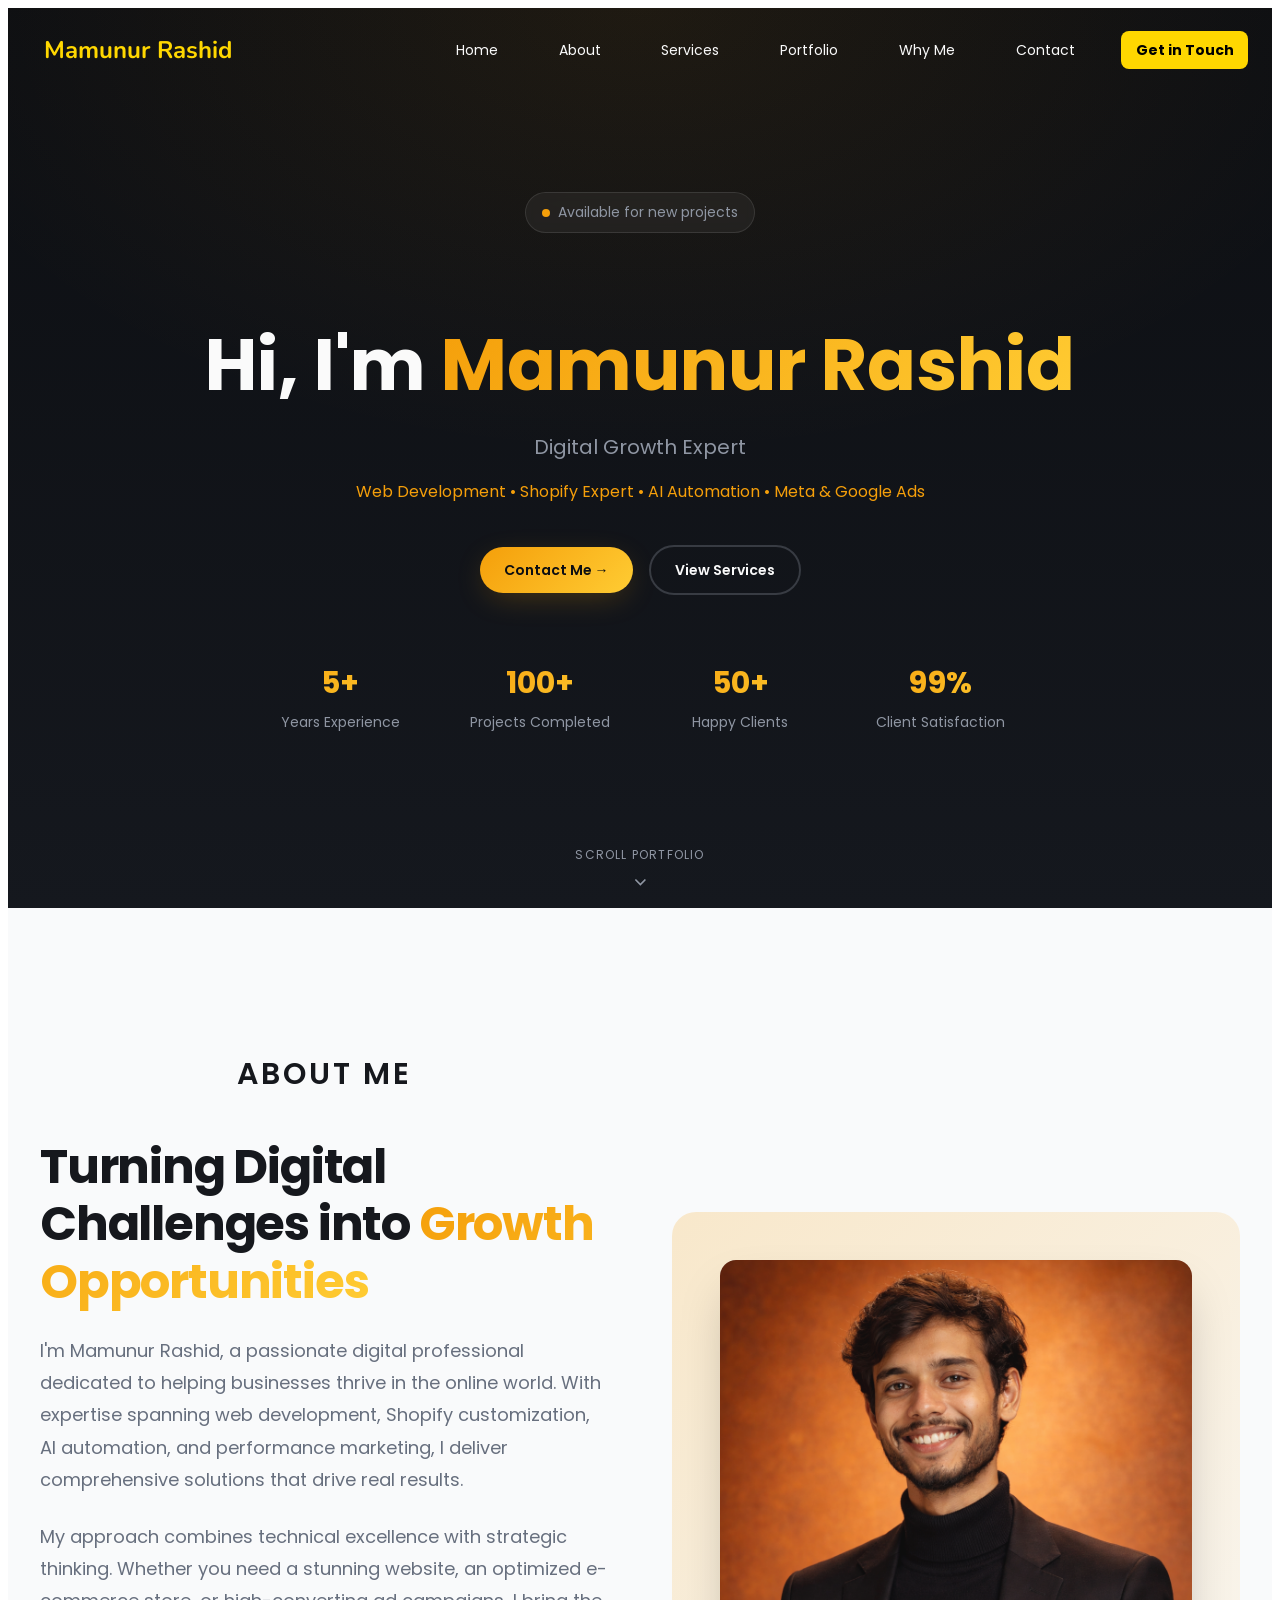
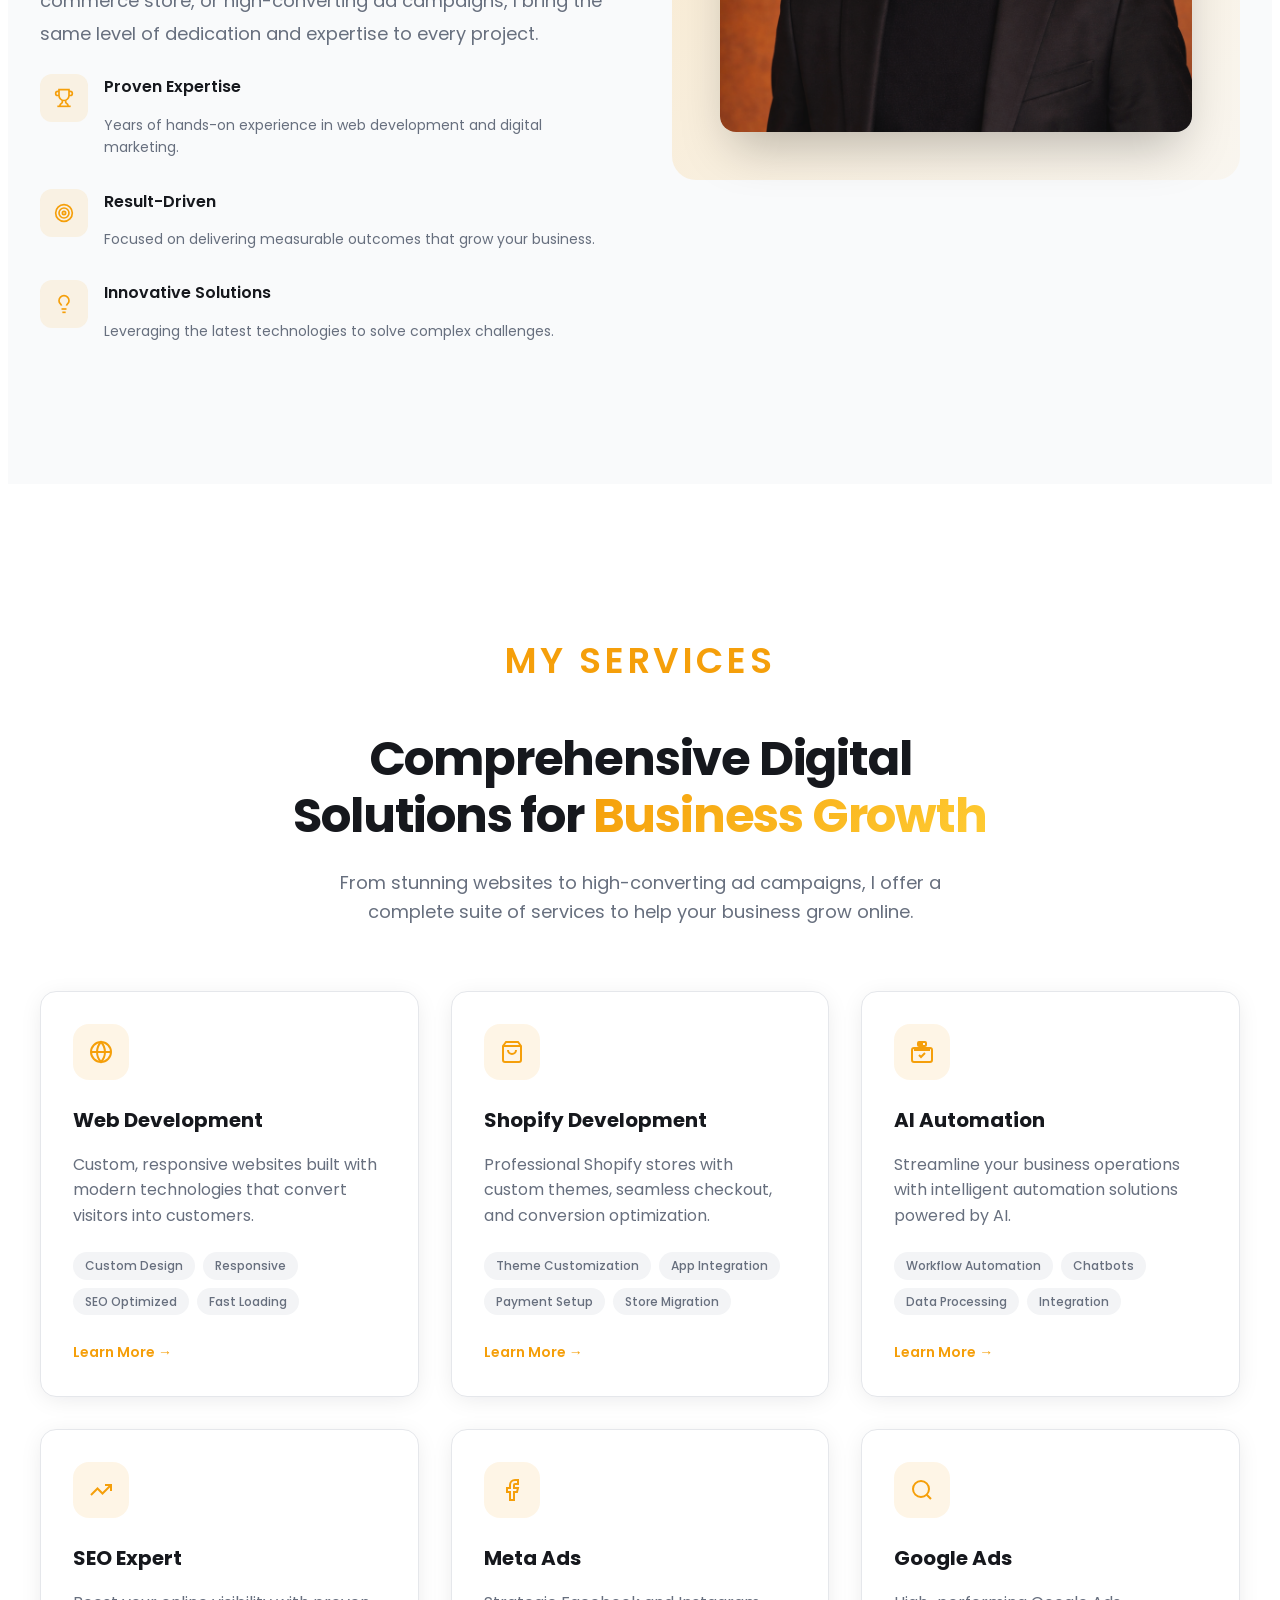
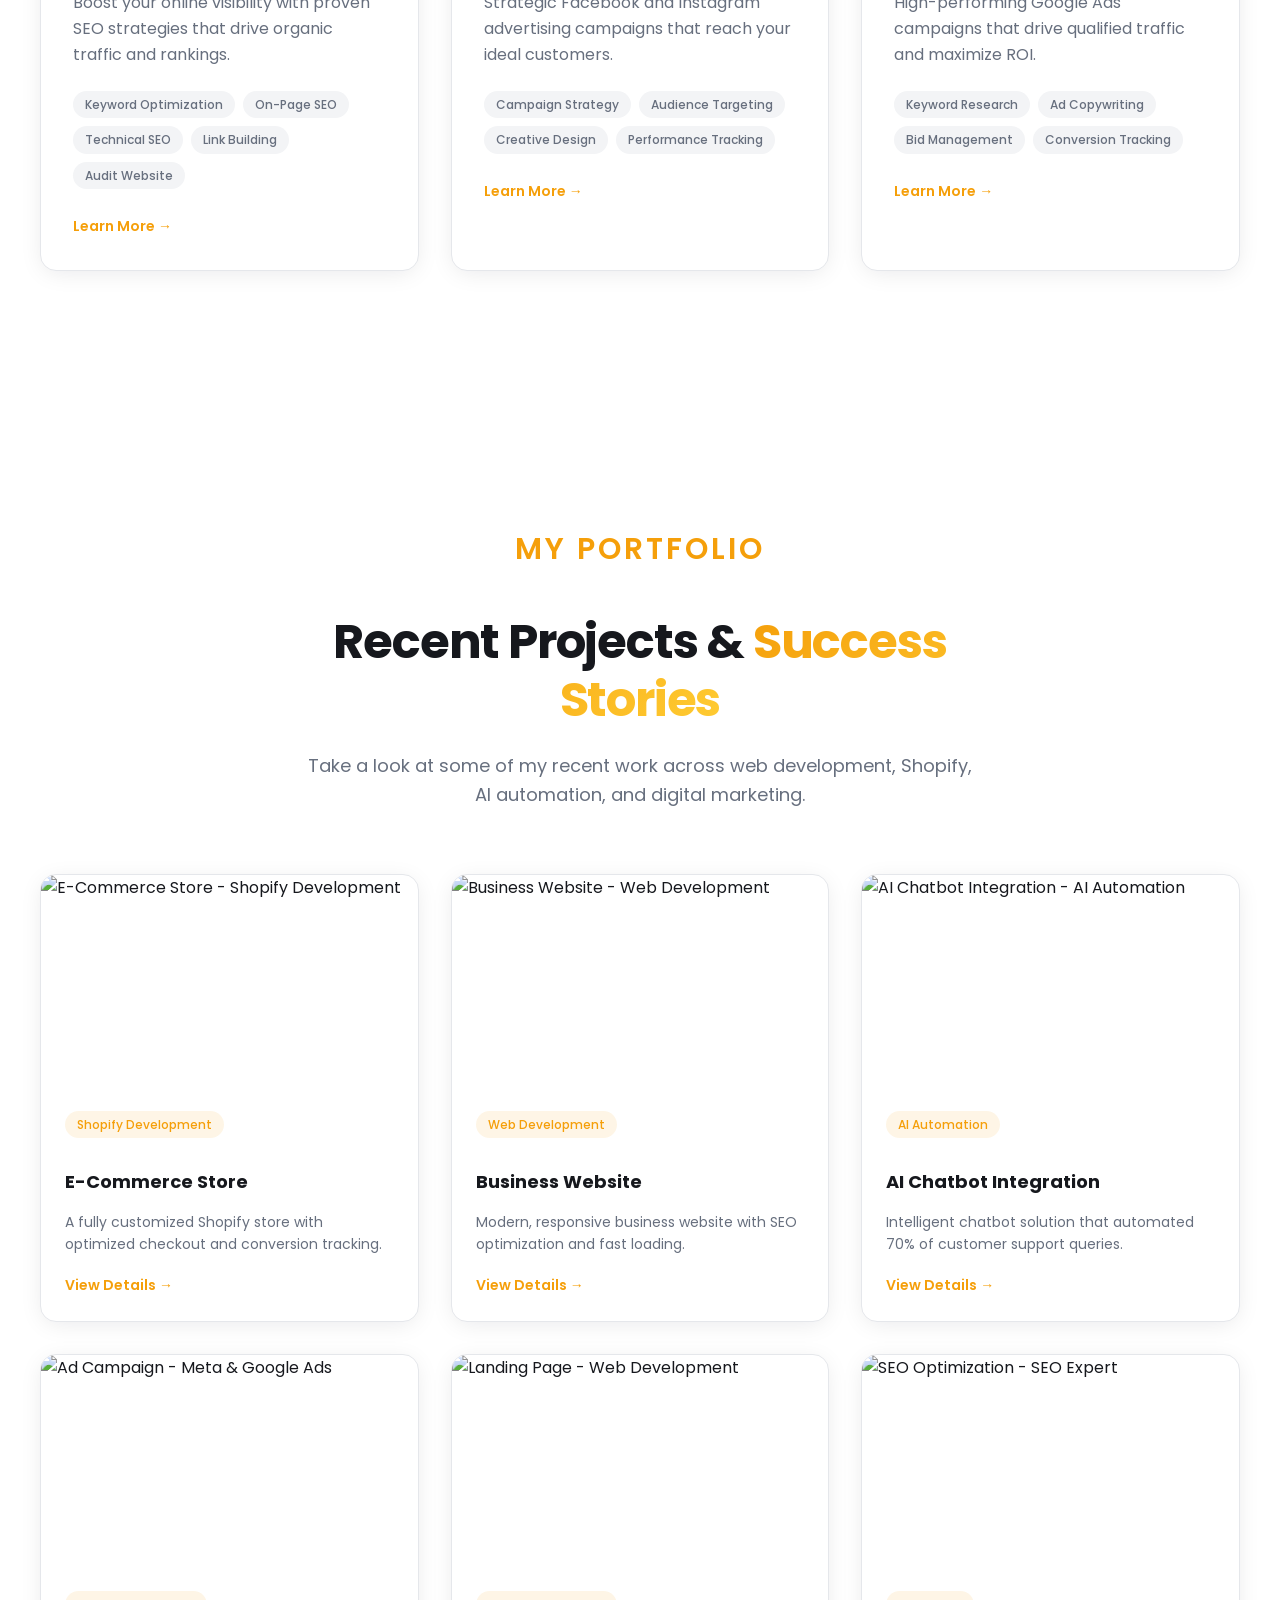
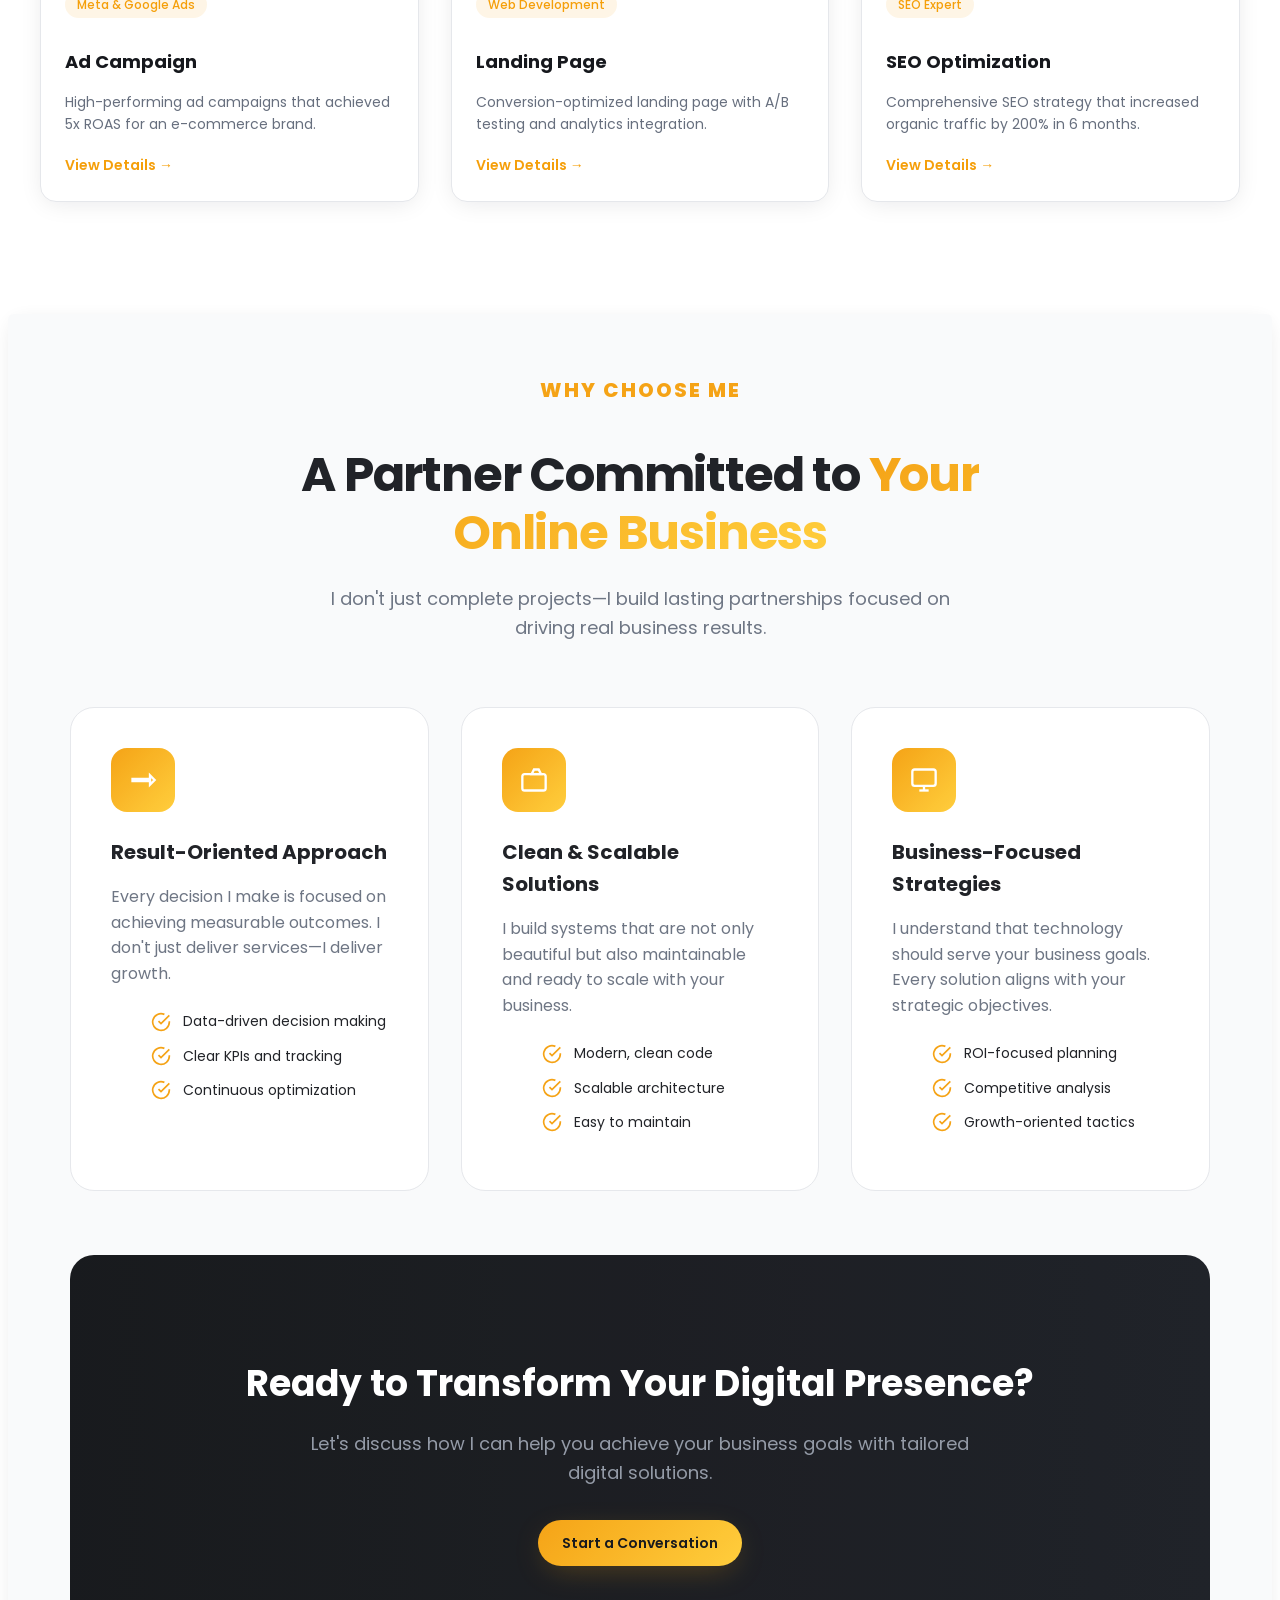
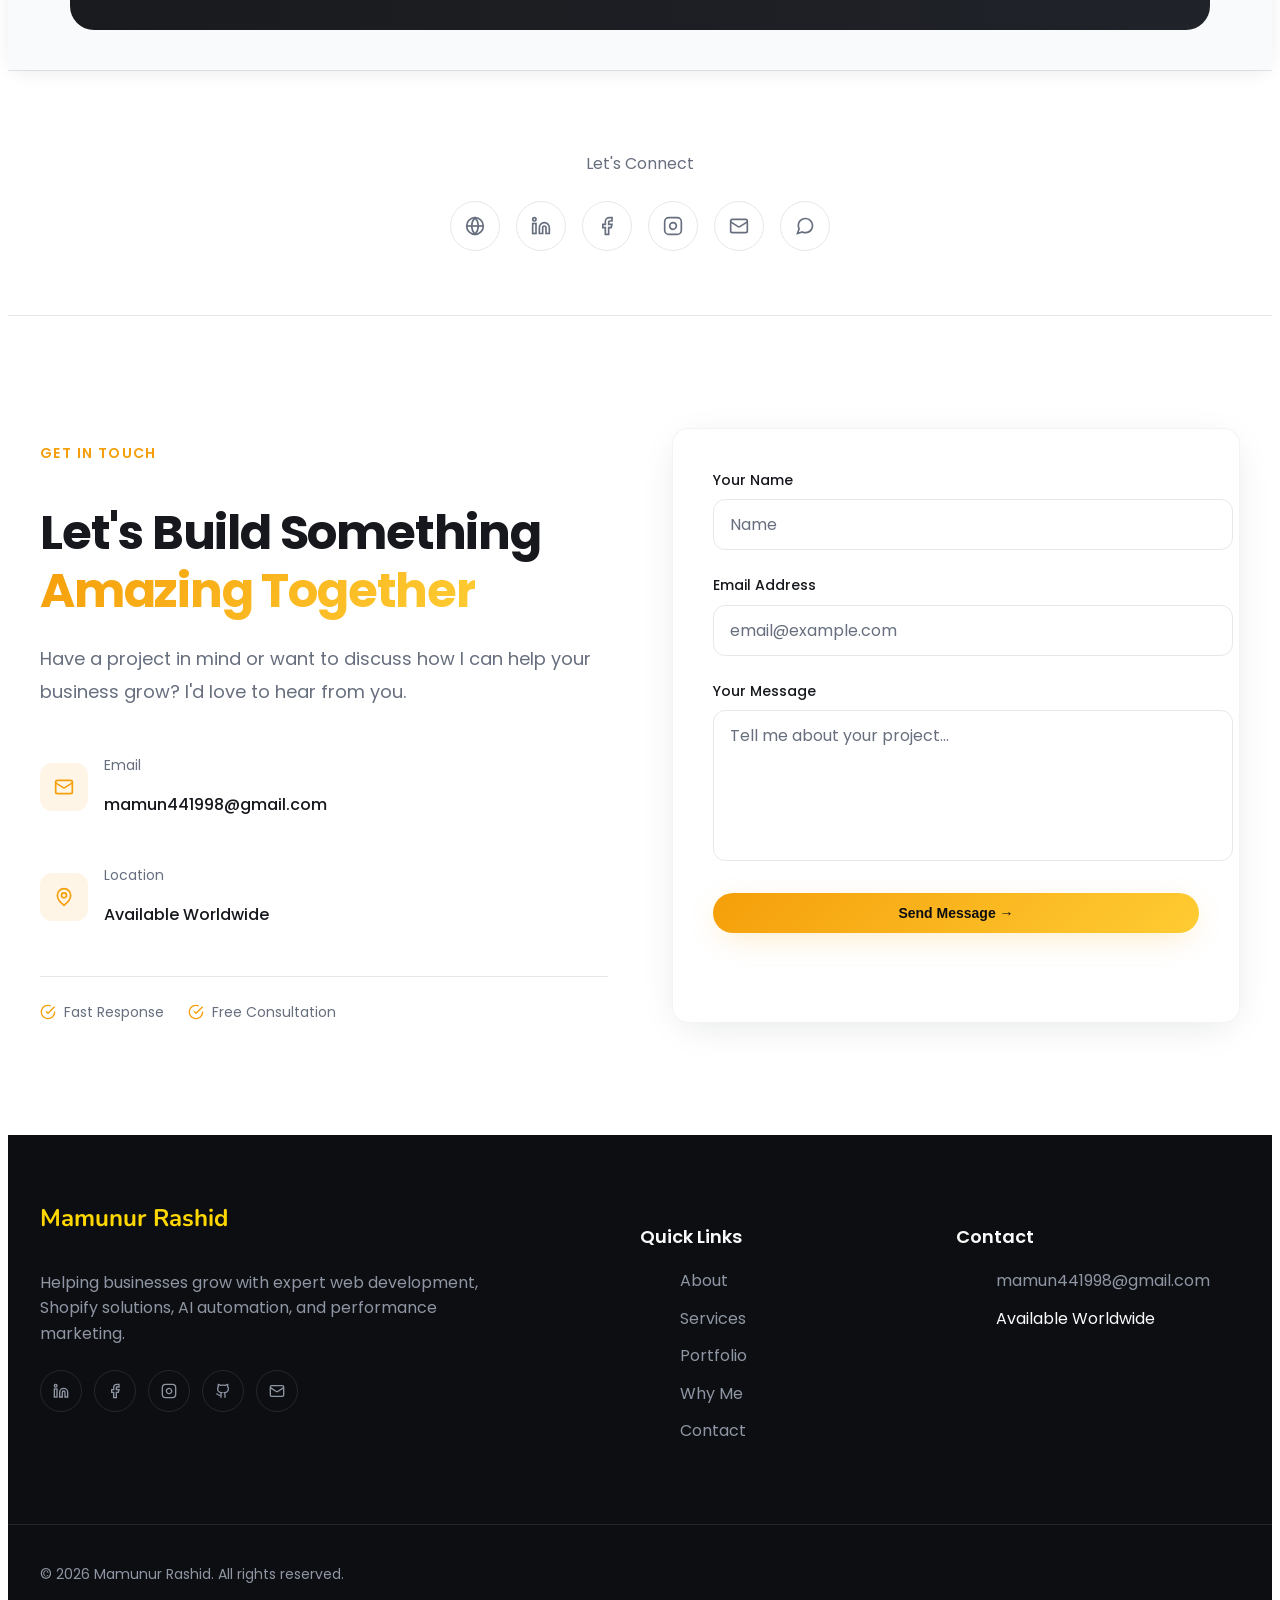
==== commit df6ee796: "Update index.html" ====
--- a/index.html
+++ b/index.html
@@ -55,7 +55,7 @@
 <nav class="navbar" id="navbar" aria-label="Main navigation">
 <div class="section-container">
 <div class="nav-inner">
-<a href="#Home" style="font-size:1.5rem;font-weight:700;color:#FFD700;font-family:Nunito;display:inline-block" aria-label="Mamunur Rashid - Home">Mamunur Rashid</a>
+<a href="#Home" style="font-size:1.5rem;font-weight:700;color:#FFD700;font-family:Nunito;display:inline-block;margin-left:.75rem" aria-label="Mamunur Rashid - Home">Mamunur Rashid</a>
 <div class="nav-links">
 <a href="#Home">Home</a>
 <a href="#about">About</a>
@@ -438,35 +438,68 @@
   }
 })();
 
-// Contact form
+// Save the message to Firestore so it appears in the admin panel.
+// Returns a promise that resolves to true on success, false on failure.
+async function saveMessageToFirestore(payload){
+  try {
+    var cfgMod = await import('./admin/firebase-config.js');
+    if (!cfgMod || !cfgMod.firebaseConfig || cfgMod.firebaseConfig.apiKey === 'YOUR_API_KEY') return false;
+    var fbApp = await import('https://www.gstatic.com/firebasejs/10.13.0/firebase-app.js');
+    var fbStore = await import('https://www.gstatic.com/firebasejs/10.13.0/firebase-firestore.js');
+    var app = fbApp.getApps && fbApp.getApps().length ? fbApp.getApps()[0] : fbApp.initializeApp(cfgMod.firebaseConfig);
+    var db = fbStore.getFirestore(app);
+    await fbStore.addDoc(fbStore.collection(db, 'messages'), {
+      name: payload.name,
+      email: payload.email,
+      message: payload.message,
+      read: false,
+      createdAt: fbStore.serverTimestamp(),
+      userAgent: (navigator && navigator.userAgent) || ''
+    });
+    return true;
+  } catch (e) {
+    console.warn('Could not save message to Firestore:', e);
+    return false;
+  }
+}
+
+// Contact form — sends an email via FormSubmit AND saves to Firestore (admin panel).
 document.getElementById('contact-form').addEventListener('submit', function(e) {
   e.preventDefault();
   var form = this;
   var btn = form.querySelector('button');
   btn.textContent = 'Sending...';
   btn.disabled = true;
-  fetch('https://formsubmit.co/ajax/mamun441998@gmail.com', {
+
+  var payload = {
+    name: form.name.value,
+    email: form.email.value,
+    message: form.message.value
+  };
+
+  var emailRequest = fetch('https://formsubmit.co/ajax/mamun441998@gmail.com', {
     method: 'POST',
     headers: { 'Content-Type': 'application/json', 'Accept': 'application/json' },
     body: JSON.stringify({
-      name: form.name.value,
-      email: form.email.value,
-      message: form.message.value,
-      _subject: 'New Portfolio Contact from ' + form.name.value
+      name: payload.name,
+      email: payload.email,
+      message: payload.message,
+      _subject: 'New Portfolio Contact from ' + payload.name
     })
-  })
-  .then(function(res) { return res.json(); })
-  .then(function(data) {
-    alert('Thank you! Your message has been sent. I\'ll get back to you soon.');
-    form.reset();
-    btn.textContent = 'Send Message →';
-    btn.disabled = false;
-  })
-  .catch(function() {
-    alert('Oops! Something went wrong. Please try emailing me directly at mamun441998@gmail.com');
-    btn.textContent = 'Send Message →';
-    btn.disabled = false;
-  });
+  }).then(function(res) { return res.json(); });
+
+  Promise.allSettled([emailRequest, saveMessageToFirestore(payload)])
+    .then(function(results){
+      var emailOk = results[0].status === 'fulfilled';
+      if (emailOk || results[1].value === true) {
+        alert('Thank you! Your message has been sent. I\'ll get back to you soon.');
+        form.reset();
+      } else {
+        alert('Oops! Something went wrong. Please try emailing me directly at mamun441998@gmail.com');
+      }
+      btn.textContent = 'Send Message →';
+      btn.disabled = false;
+    });
 });
 </script>
 </body>
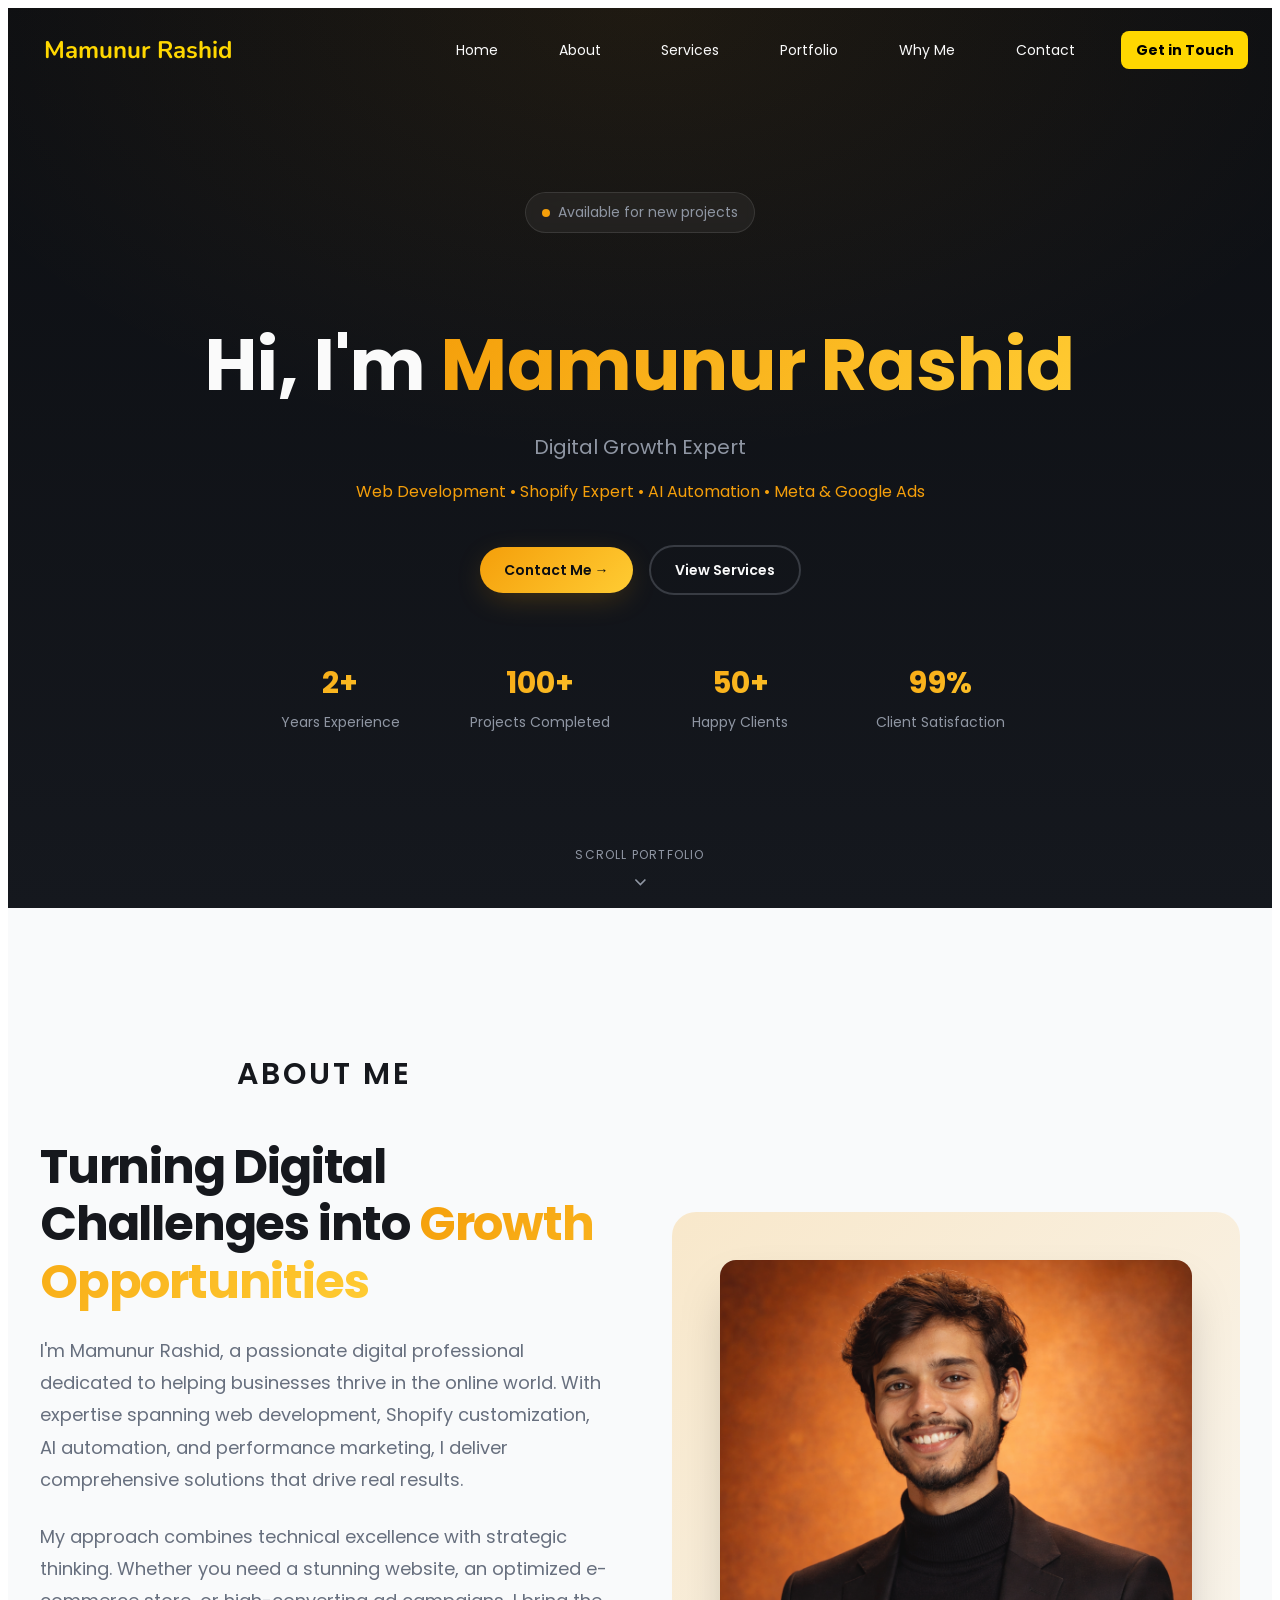
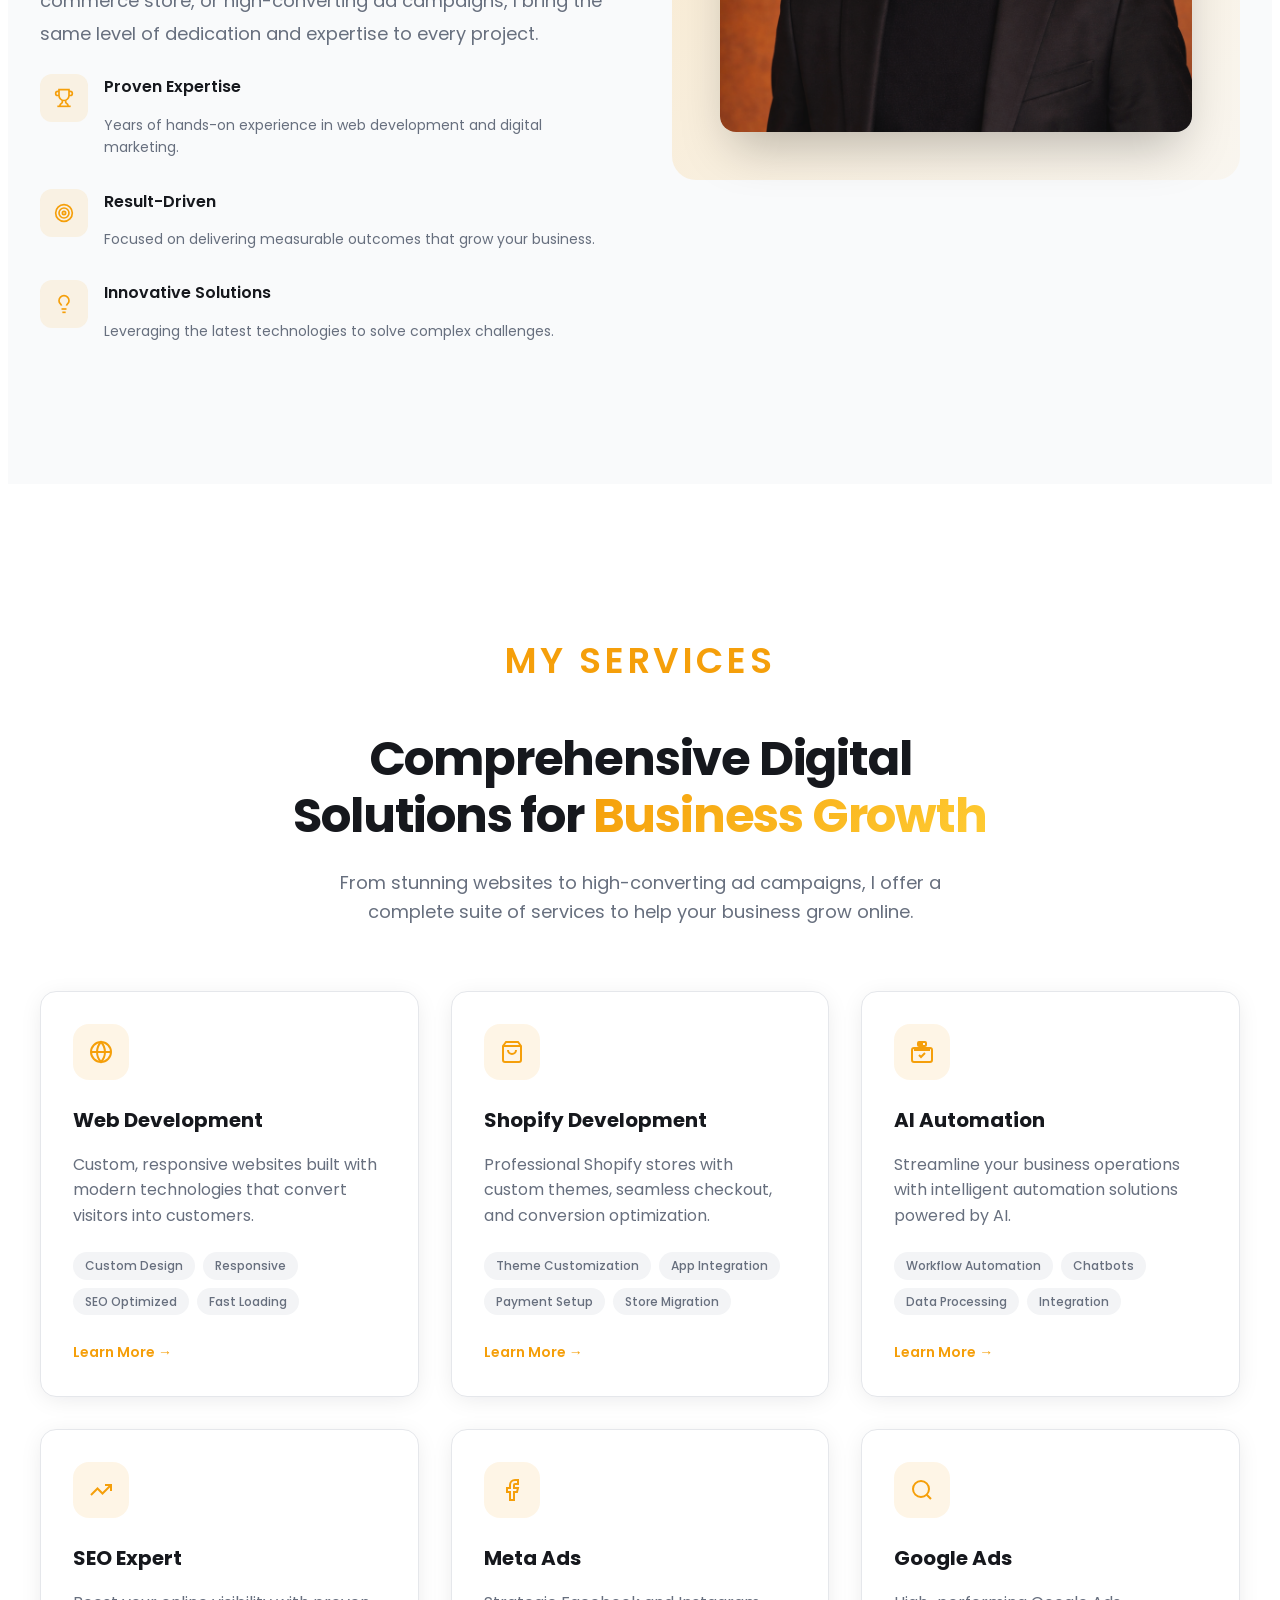
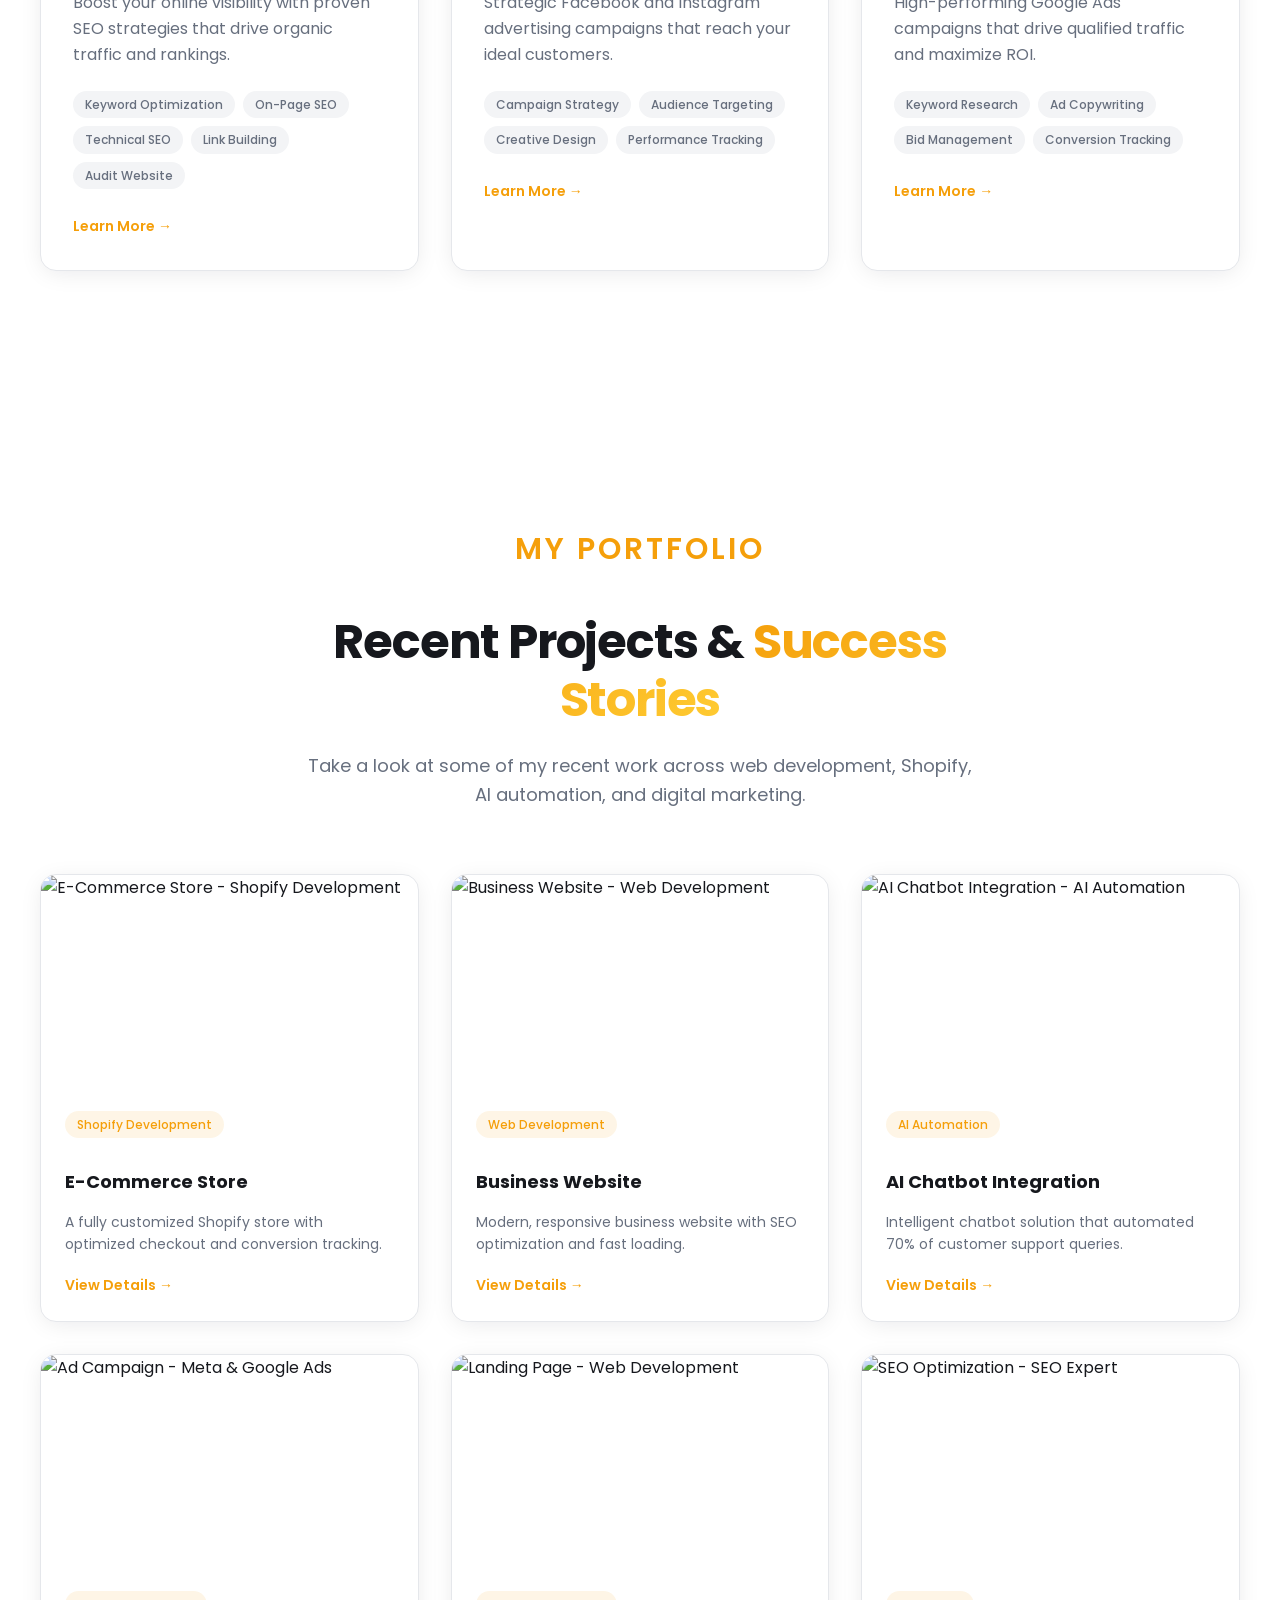
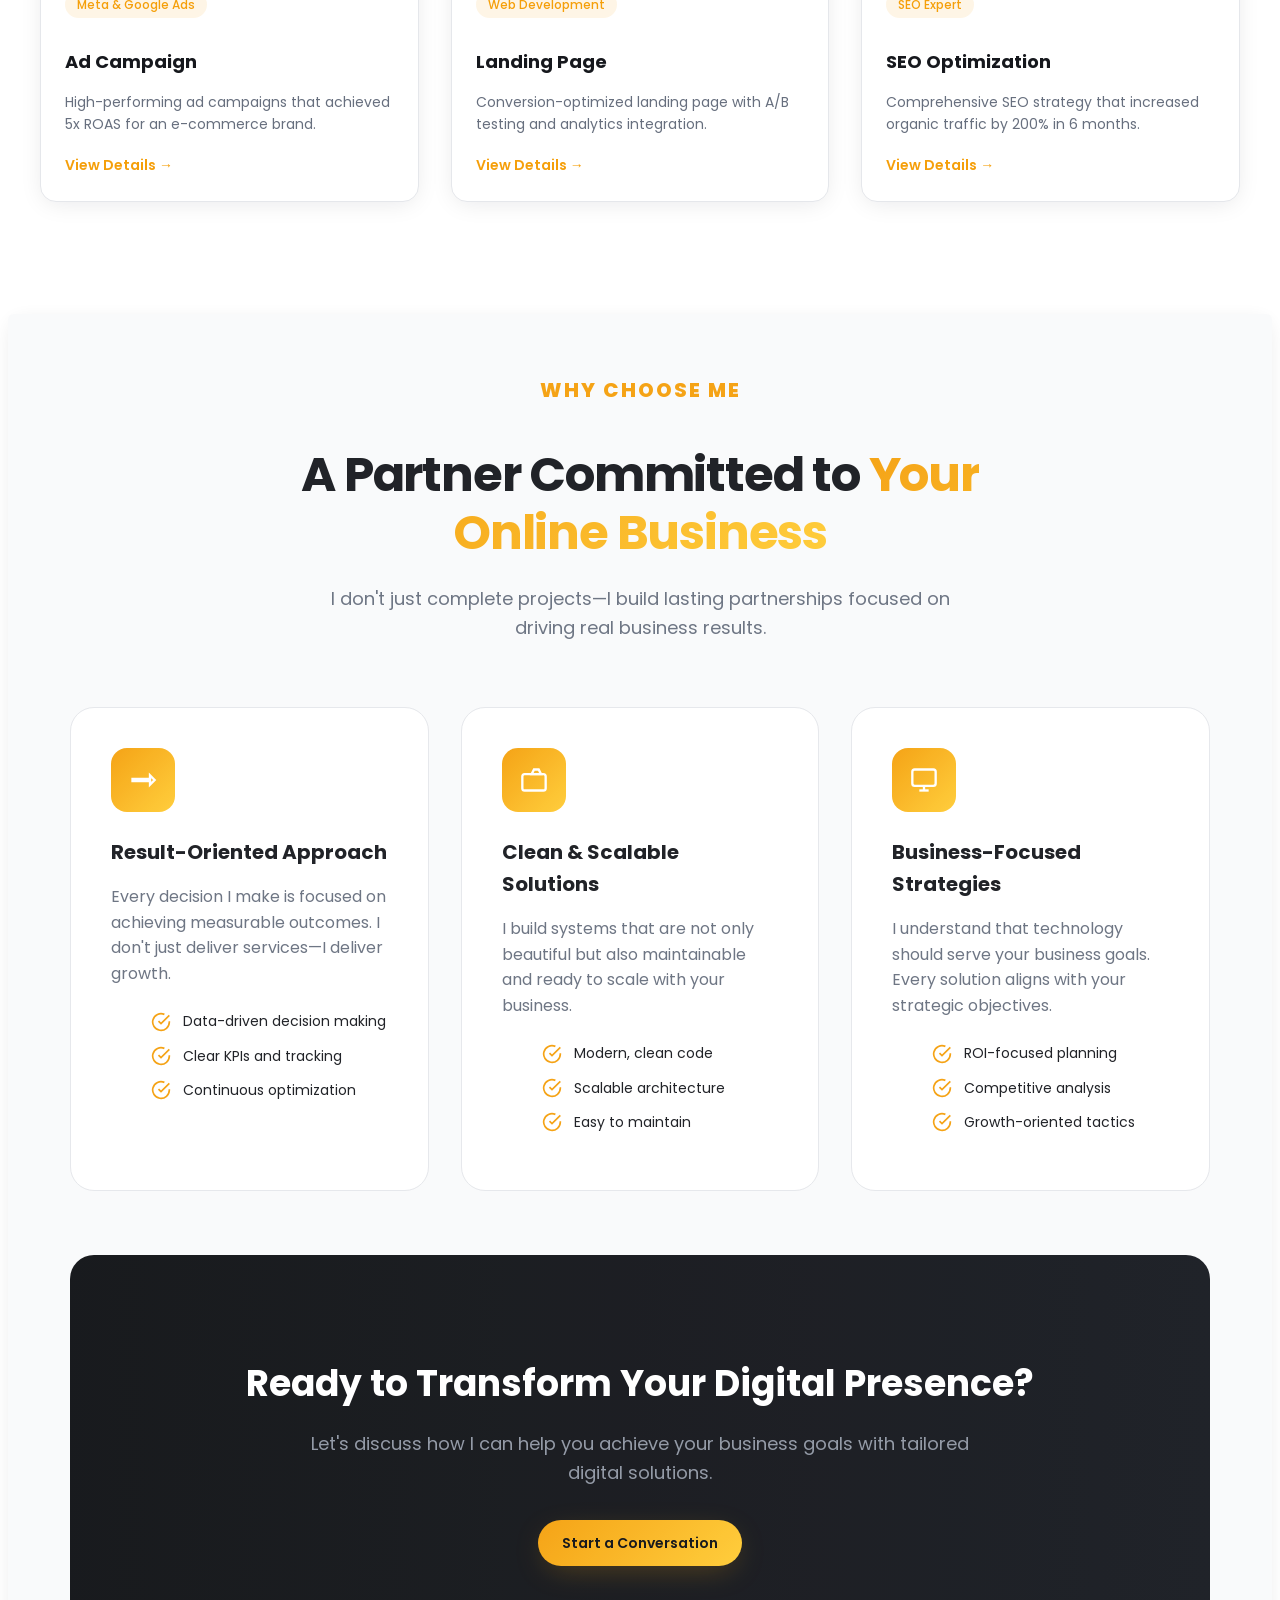
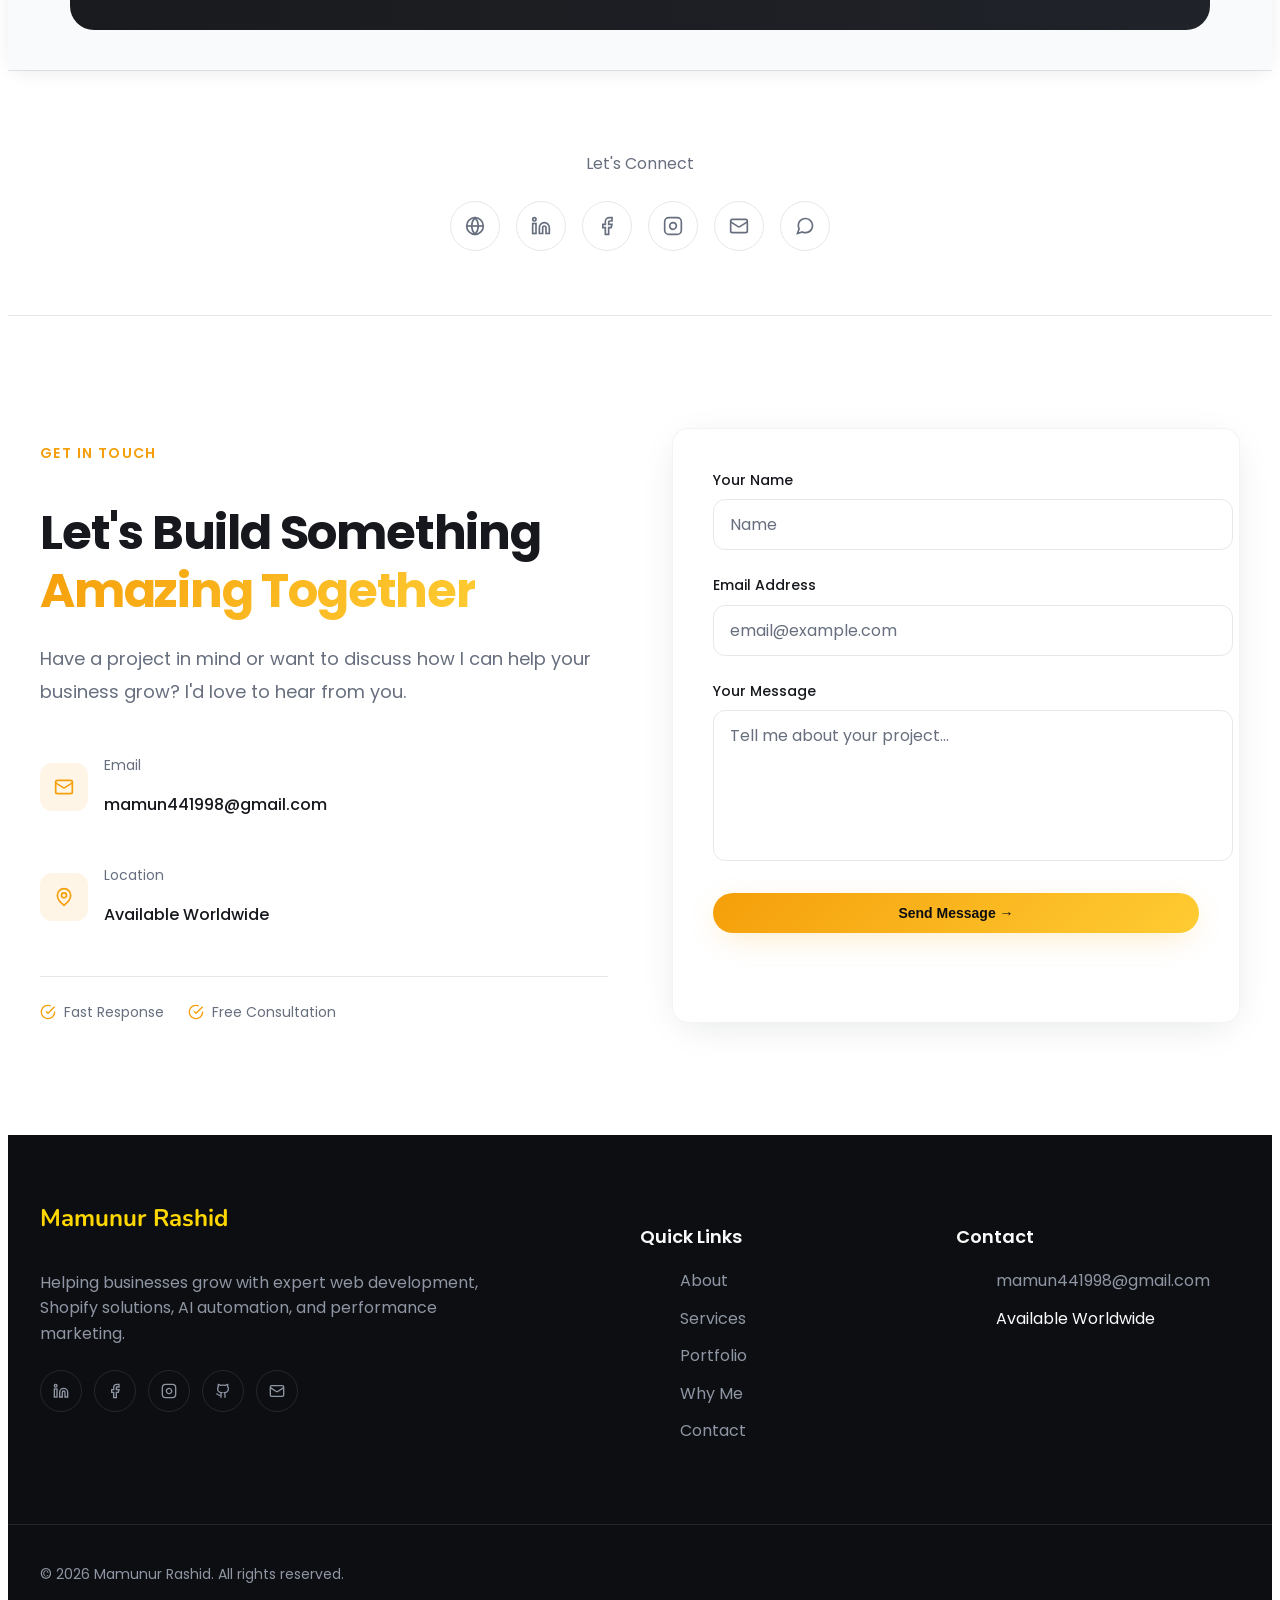
==== commit a3be8fed: "Update index.html" ====
--- a/index.html
+++ b/index.html
@@ -100,7 +100,7 @@
 <a href="#services" class="btn-secondary">View Services</a>
 </div>
 <div class="stats-grid">
-<div class="stat-item"><div class="stat-value text-gradient-gold">5+</div><div class="stat-label">Years Experience</div></div>
+<div class="stat-item"><div class="stat-value text-gradient-gold">2+</div><div class="stat-label">Years Experience</div></div>
 <div class="stat-item"><div class="stat-value text-gradient-gold">100+</div><div class="stat-label">Projects Completed</div></div>
 <div class="stat-item"><div class="stat-value text-gradient-gold">50+</div><div class="stat-label">Happy Clients</div></div>
 <div class="stat-item"><div class="stat-value text-gradient-gold">99%</div><div class="stat-label">Client Satisfaction</div></div>
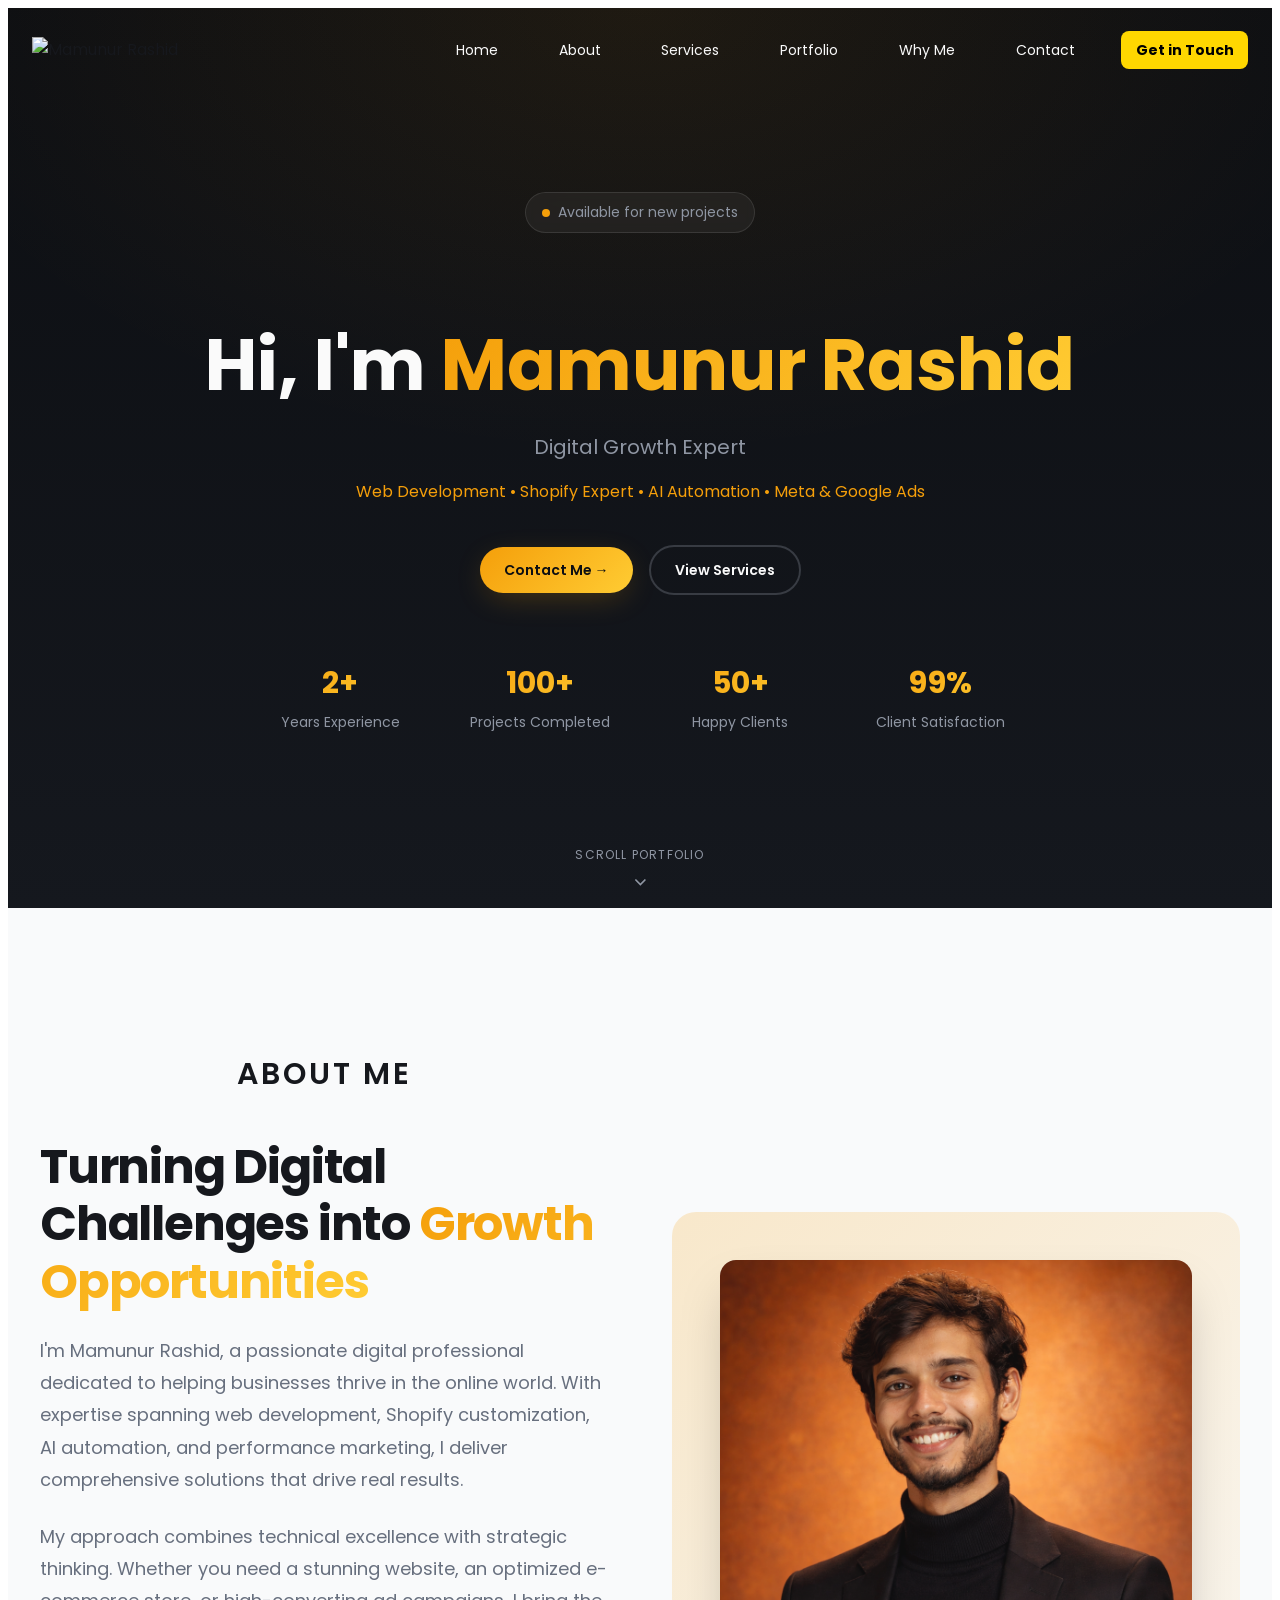
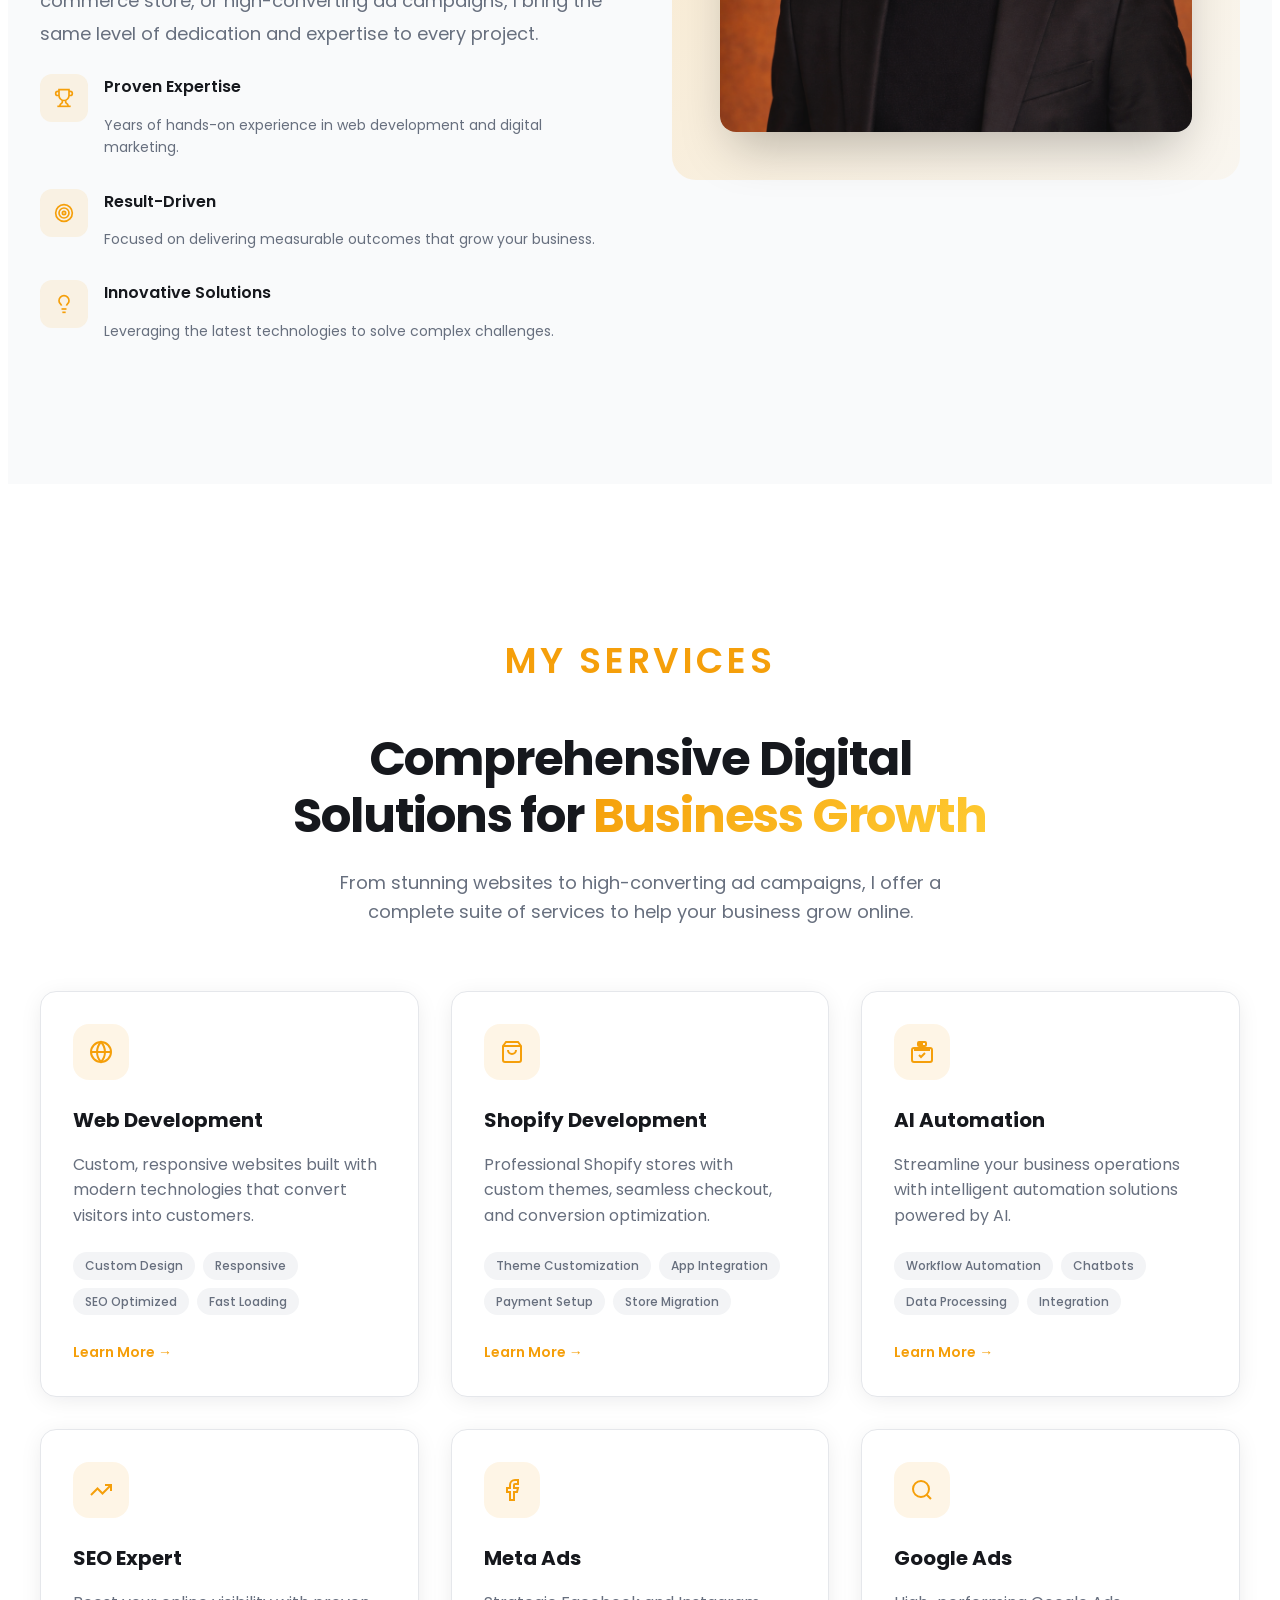
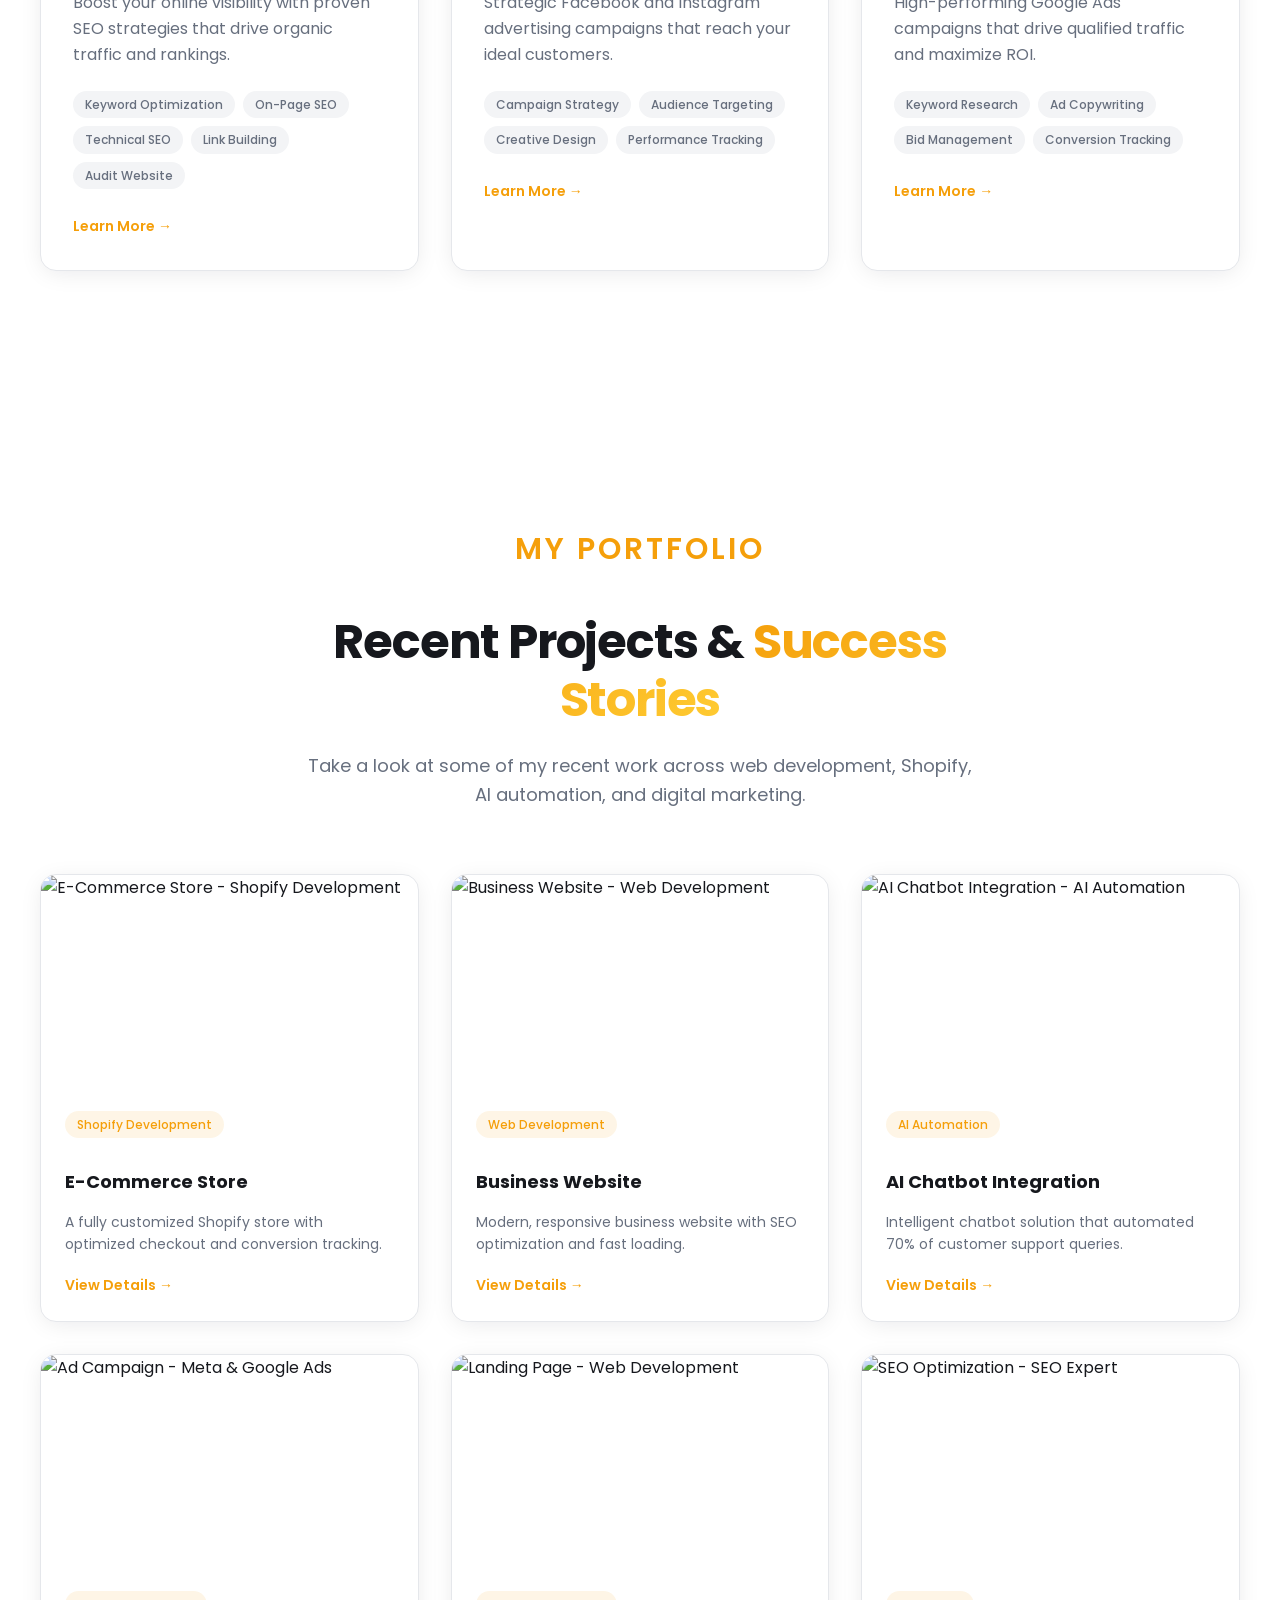
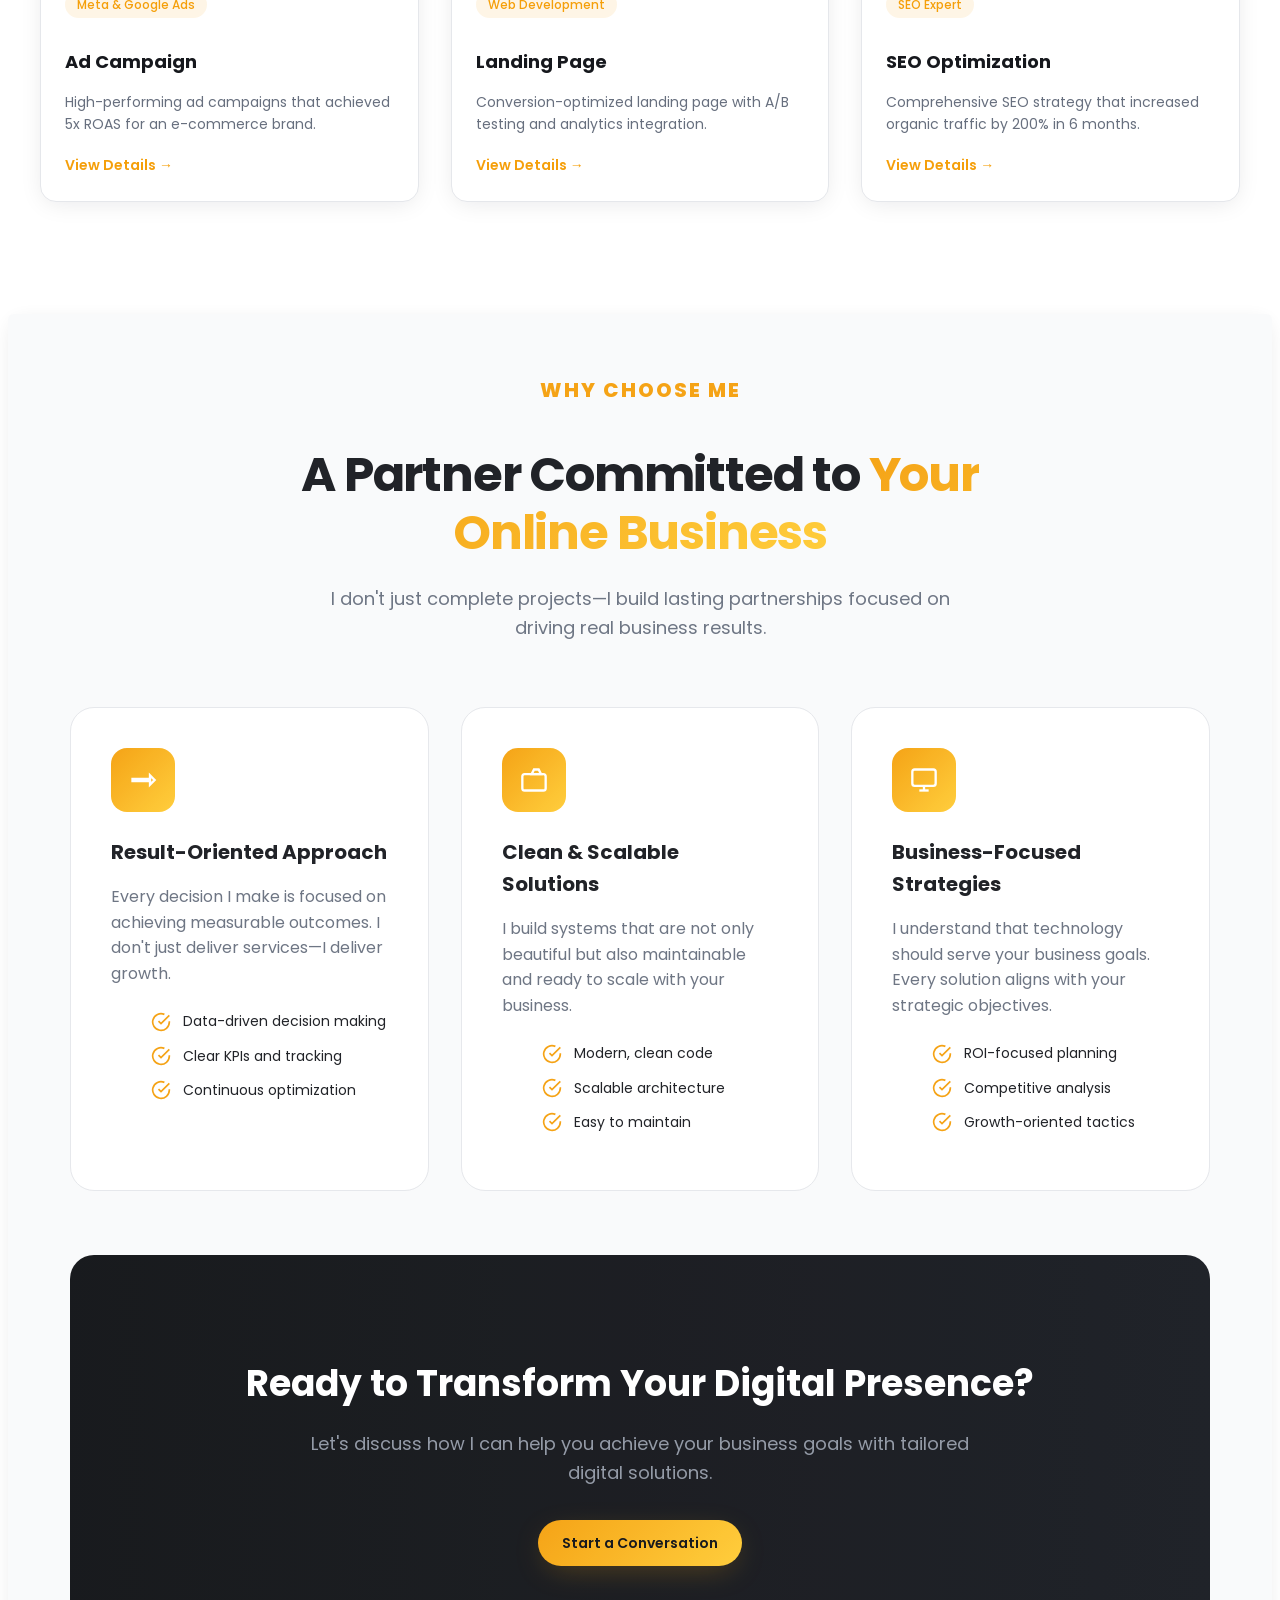
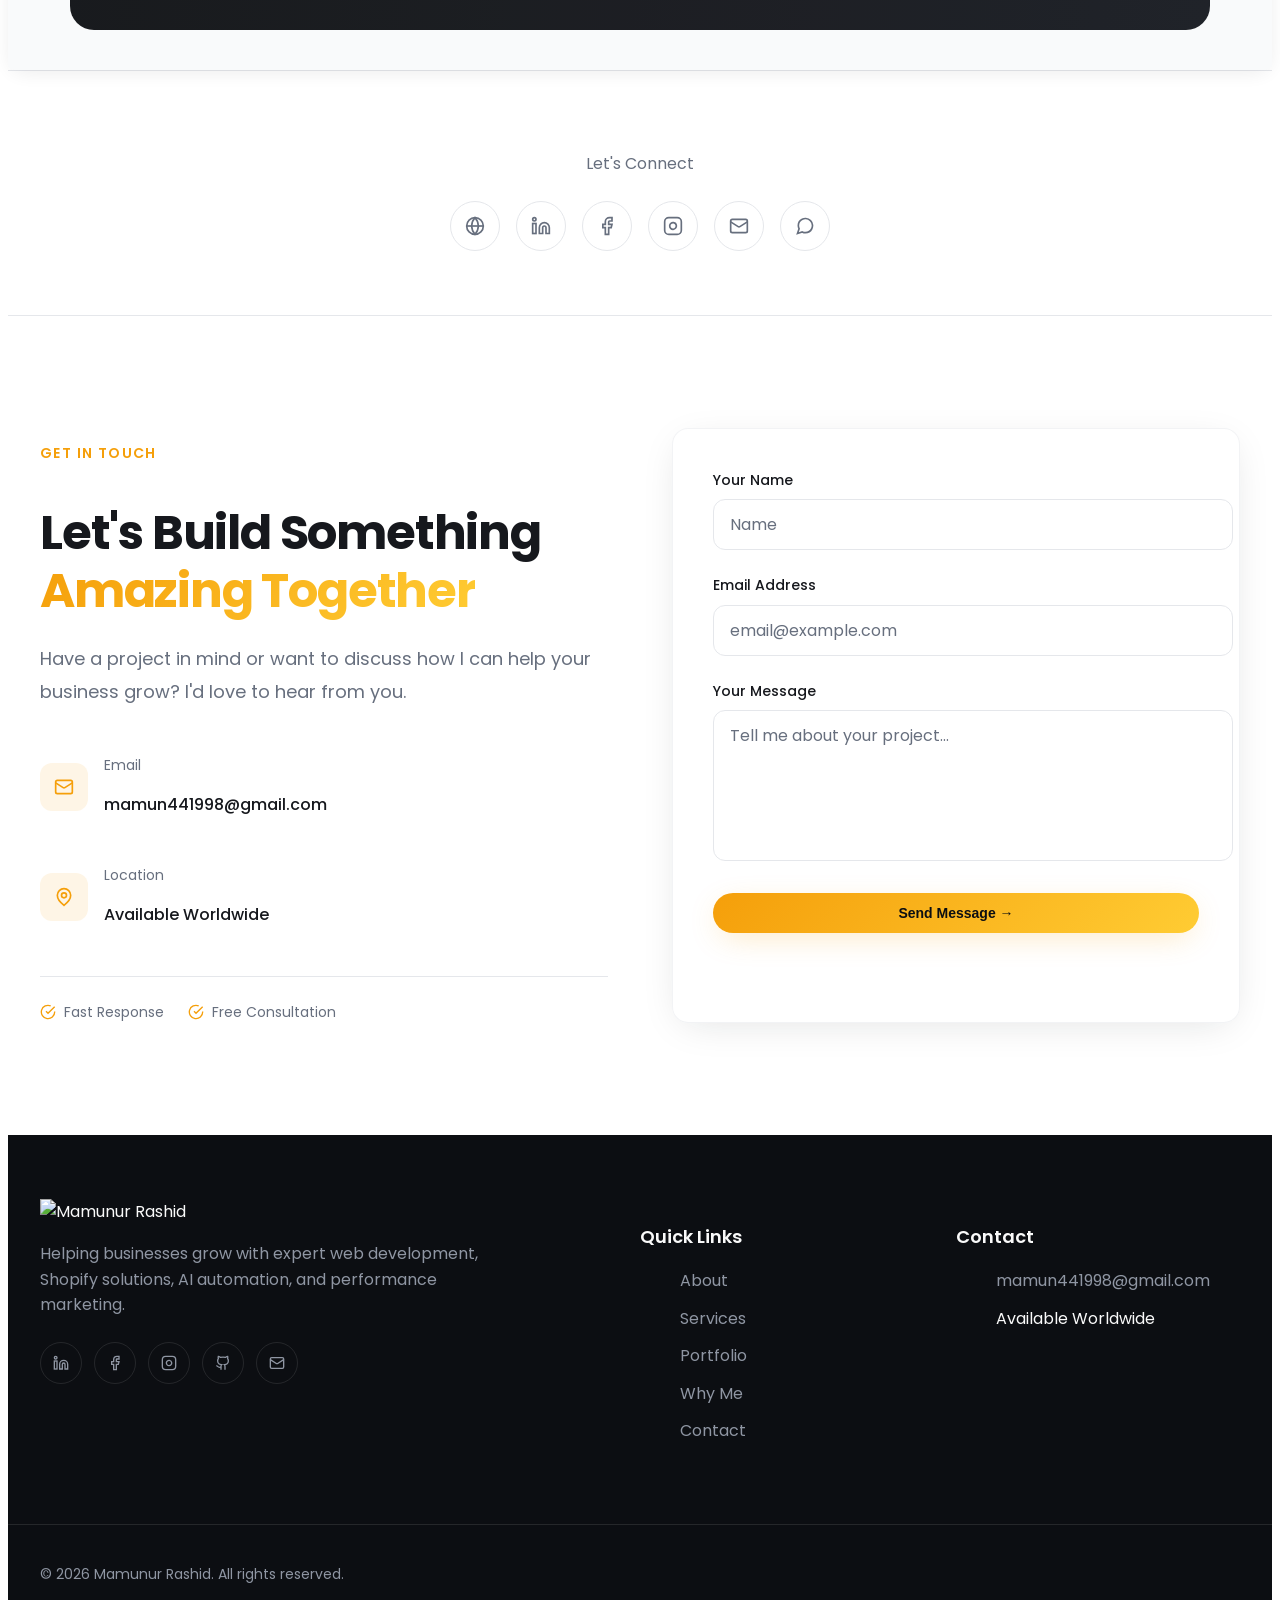
==== commit 7766f1a7: "Update index.html" ====
--- a/index.html
+++ b/index.html
@@ -55,7 +55,7 @@
 <nav class="navbar" id="navbar" aria-label="Main navigation">
 <div class="section-container">
 <div class="nav-inner">
-<a href="#Home" style="font-size:1.5rem;font-weight:700;color:#FFD700;font-family:Nunito;display:inline-block;margin-left:.75rem" aria-label="Mamunur Rashid - Home">Mamunur Rashid</a>
+<a href="#Home" class="brand-logo" aria-label="Mamunur Rashid - Home"><img src="Mamunur-Rashid-logo.png" alt="Mamunur Rashid"></a>
 <div class="nav-links">
 <a href="#Home">Home</a>
 <a href="#about">About</a>
@@ -275,7 +275,7 @@
 <div class="section-container">
 <div class="footer-grid">
 <div class="footer-brand">
-<a href="#Home" style="display:inline-block;margin-bottom:1rem;font-size:1.5rem;font-weight:700;color:#FFD700;font-family:Nunito" aria-label="Back to top">Mamunur Rashid</a>
+<a href="#Home" class="brand-logo brand-logo--footer" aria-label="Back to top"><img src="Mamunur-Rashid-logo.png" alt="Mamunur Rashid" loading="lazy"></a>
 
 <p>Helping businesses grow with expert web development, Shopify solutions, AI automation, and performance marketing.</p>
 <div class="footer-socials">
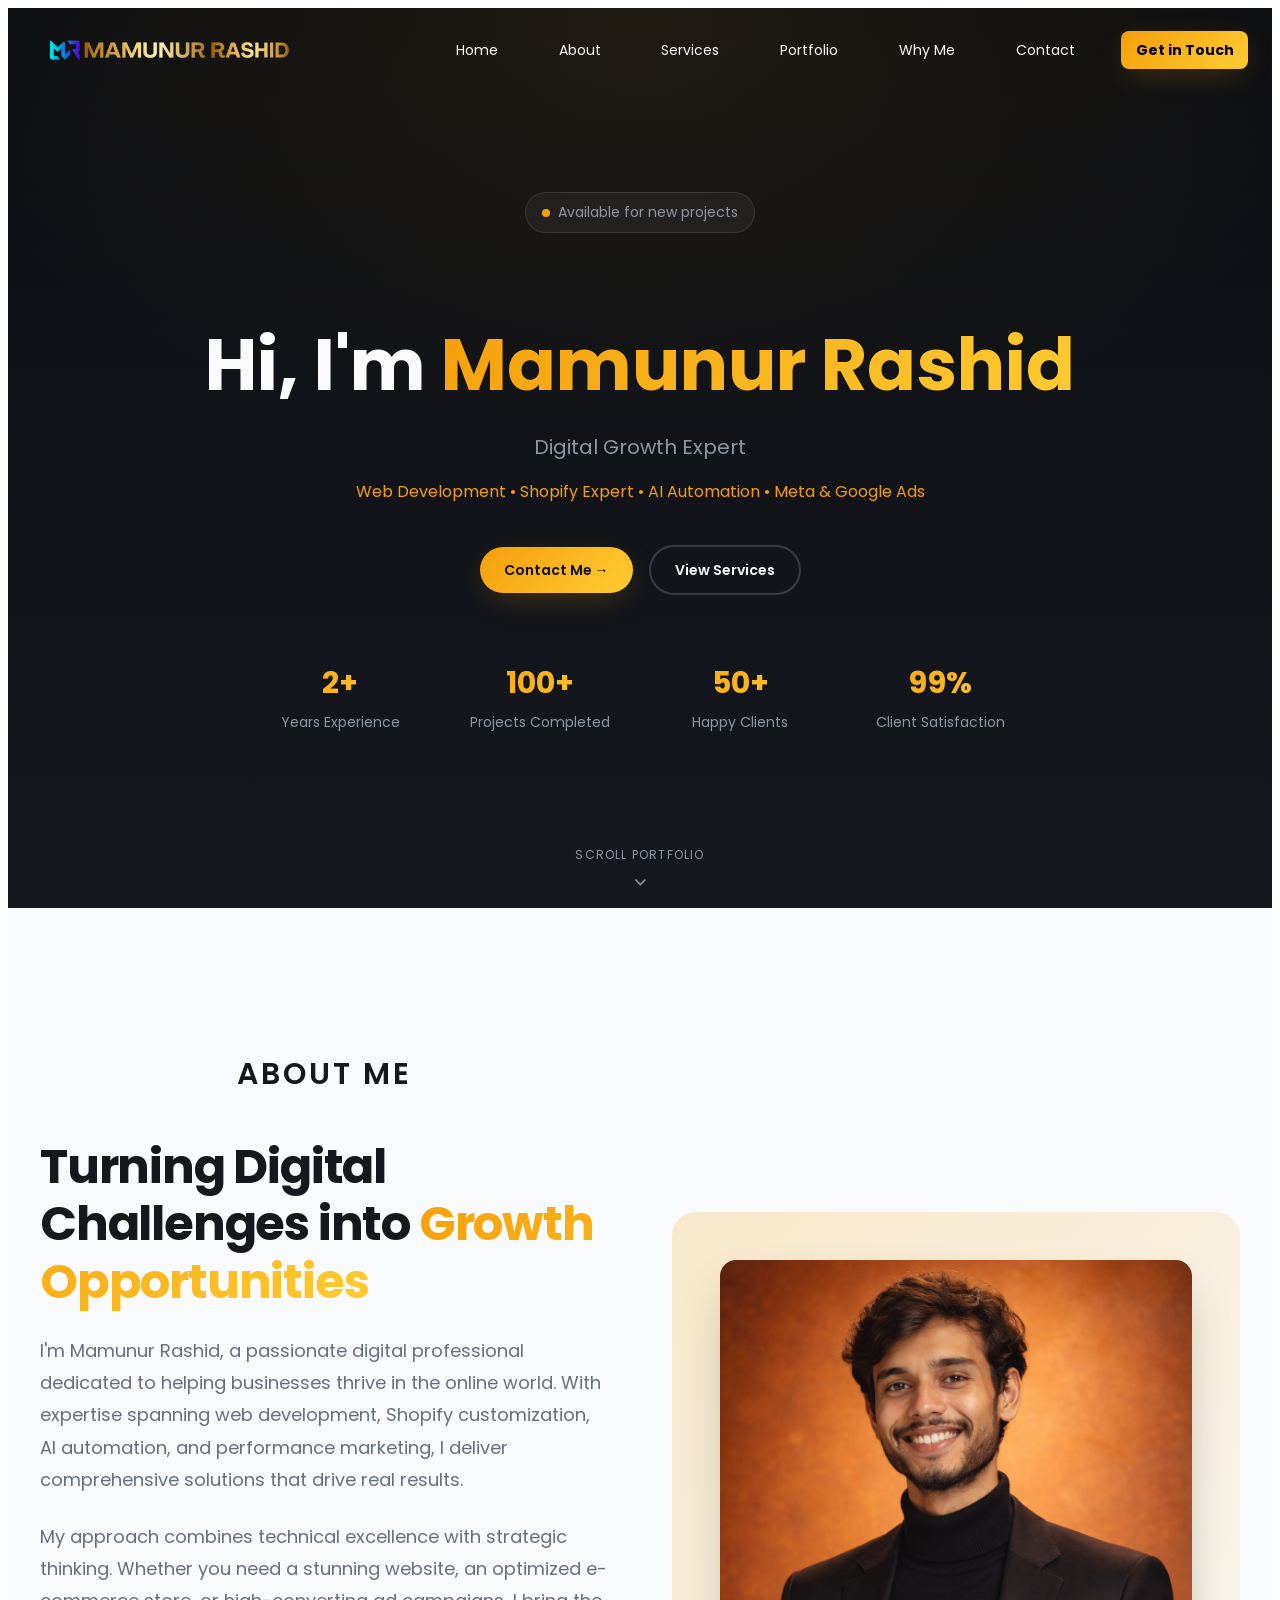
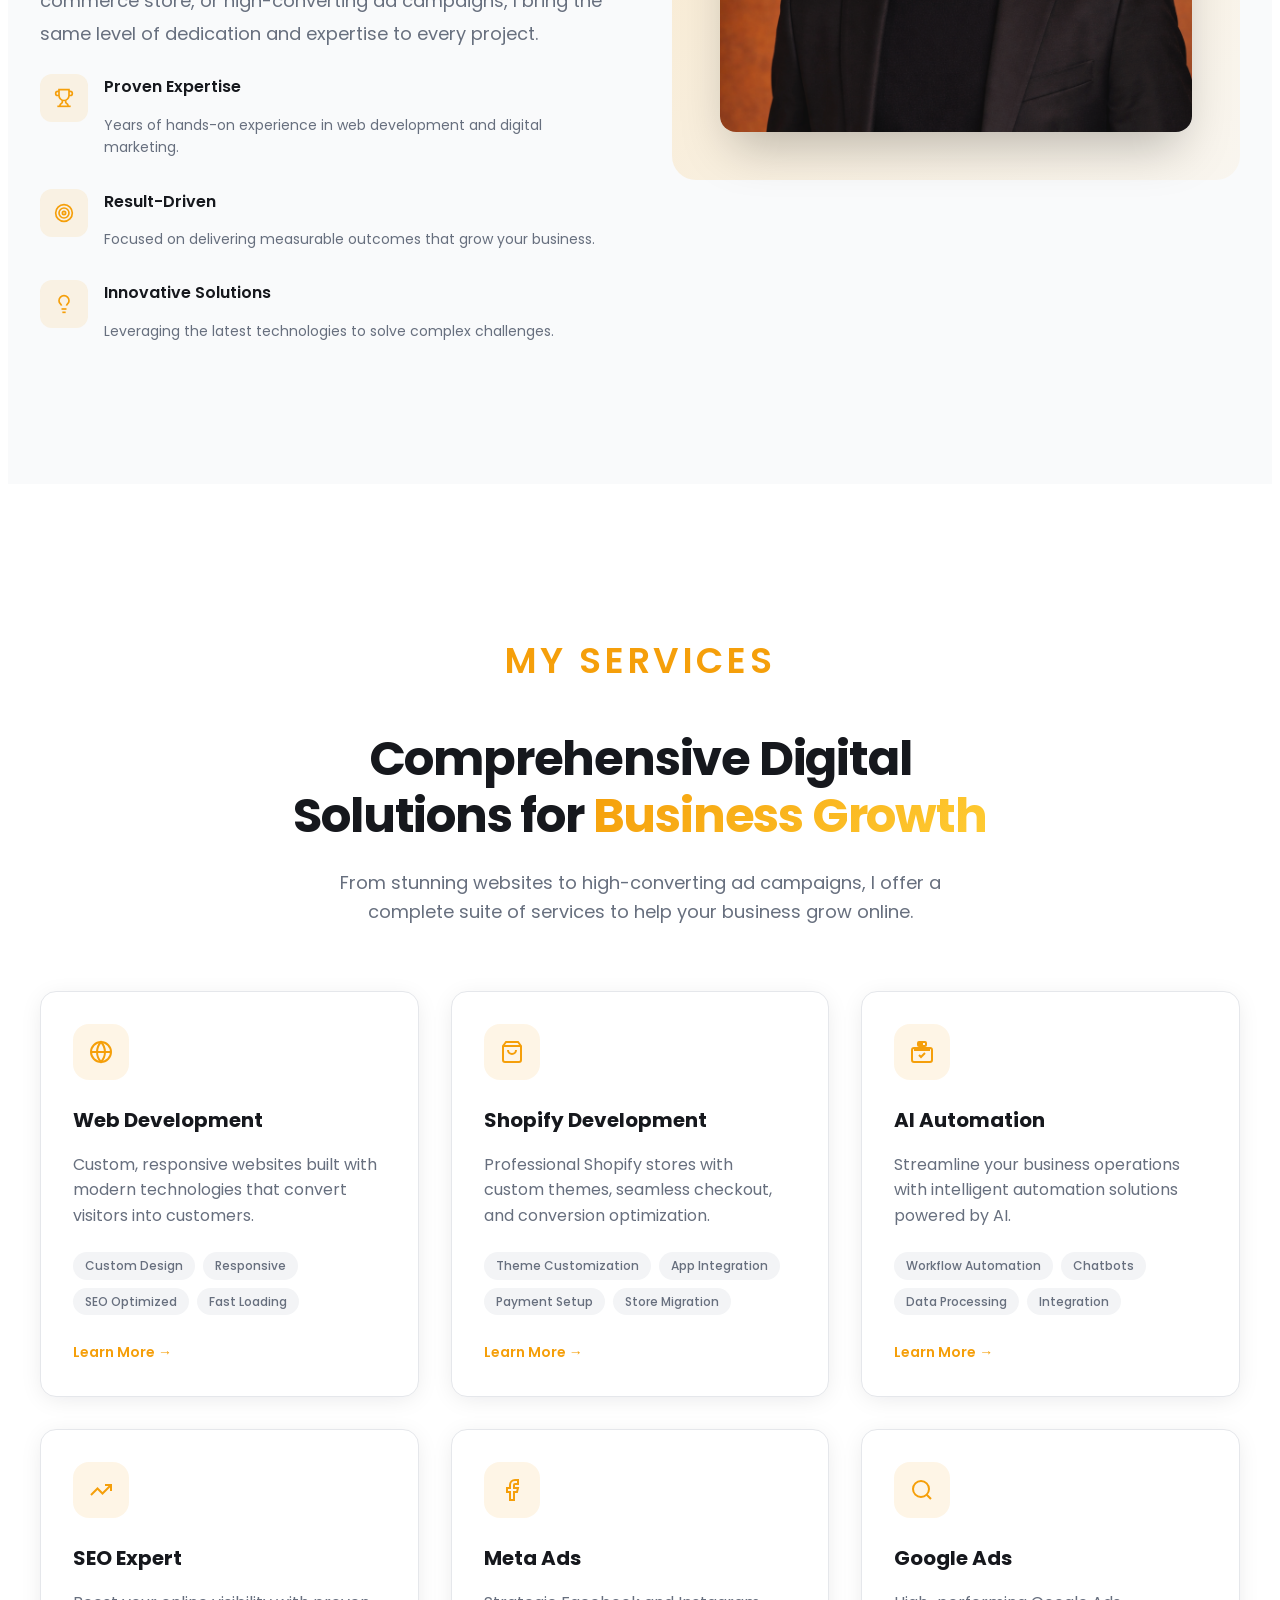
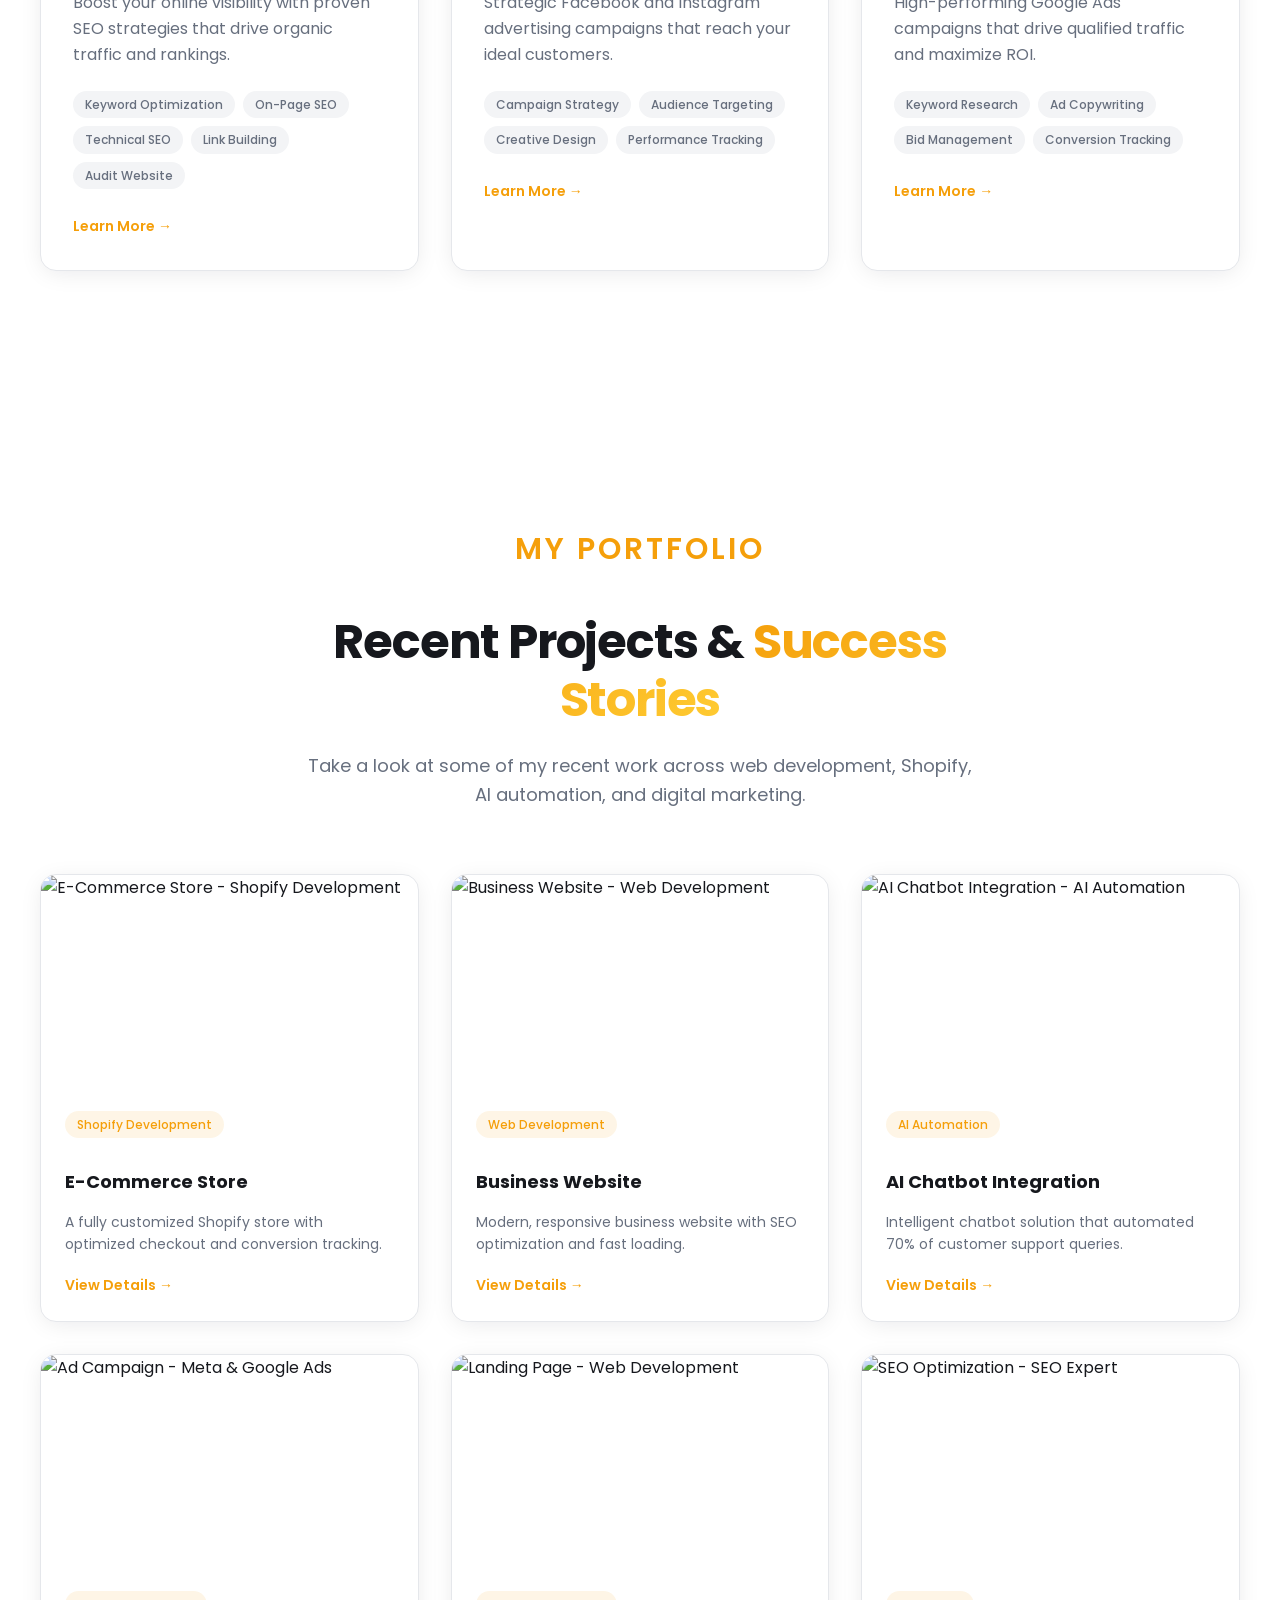
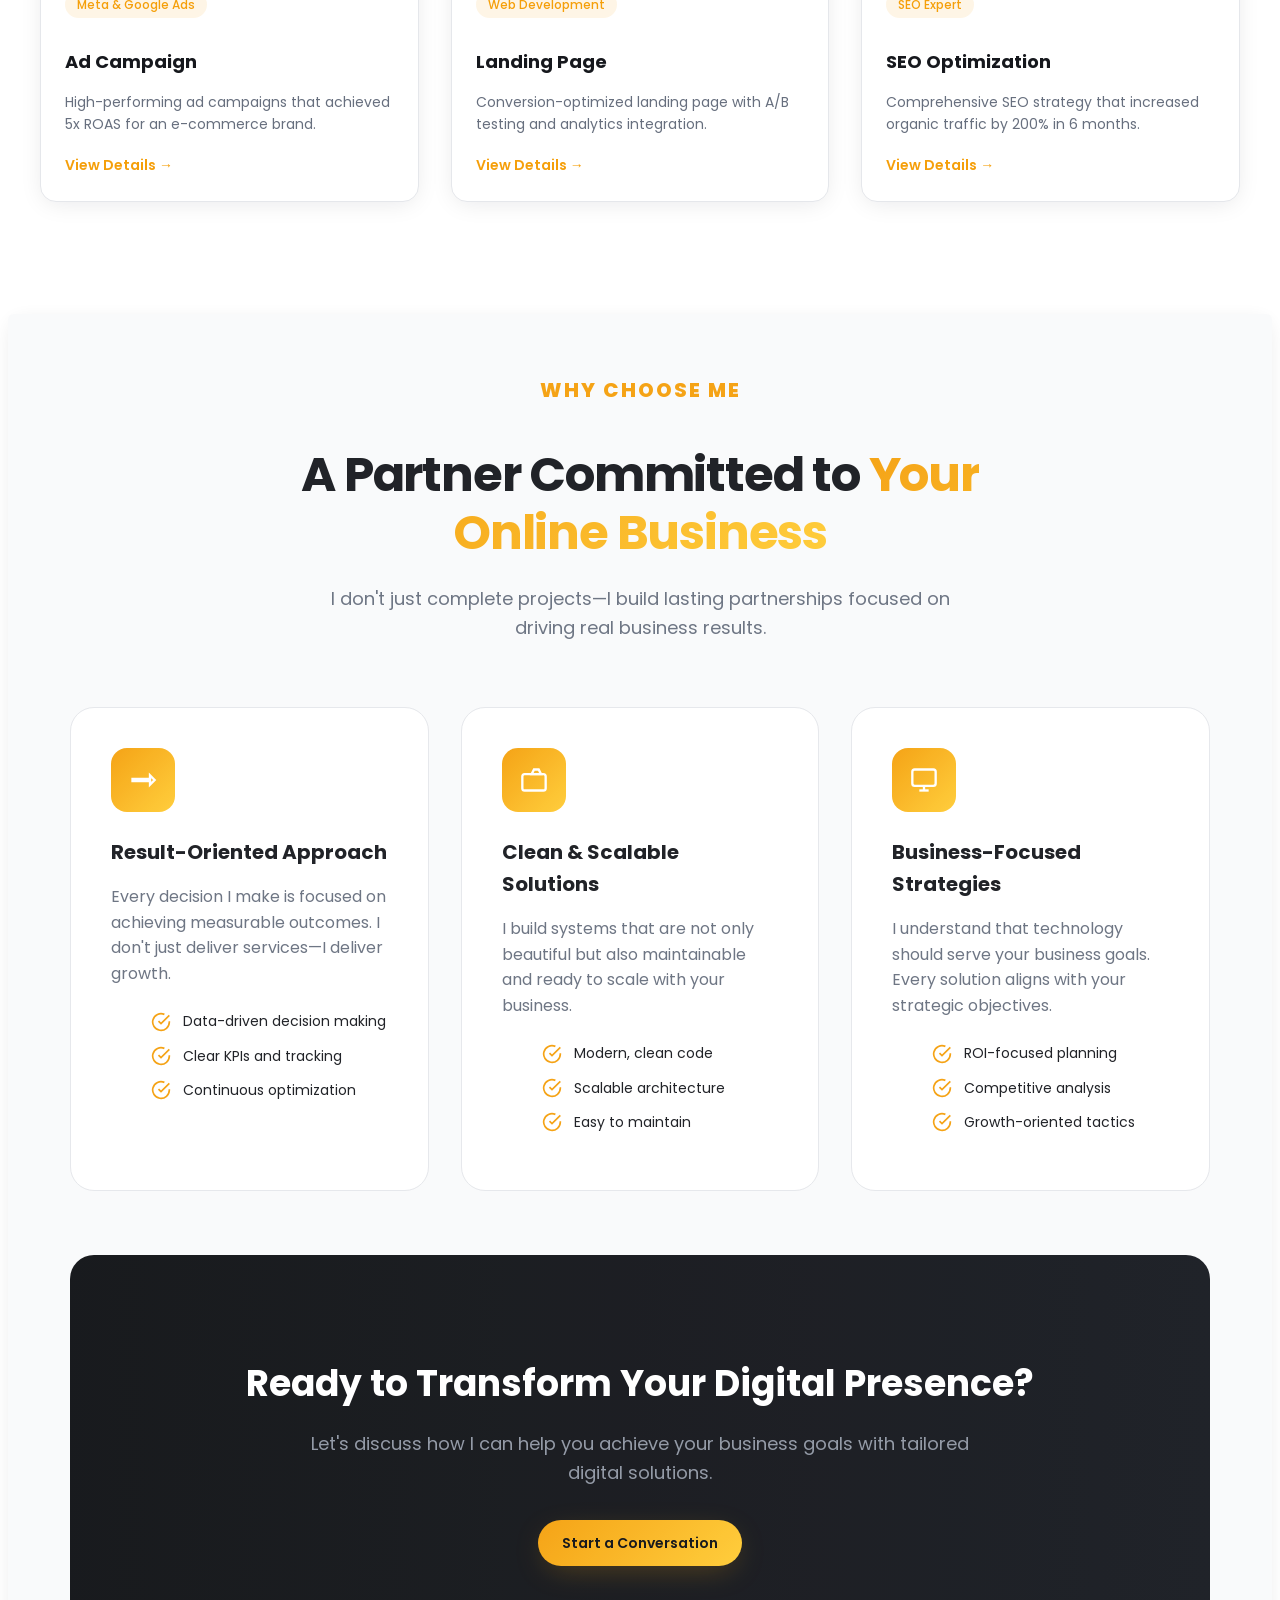
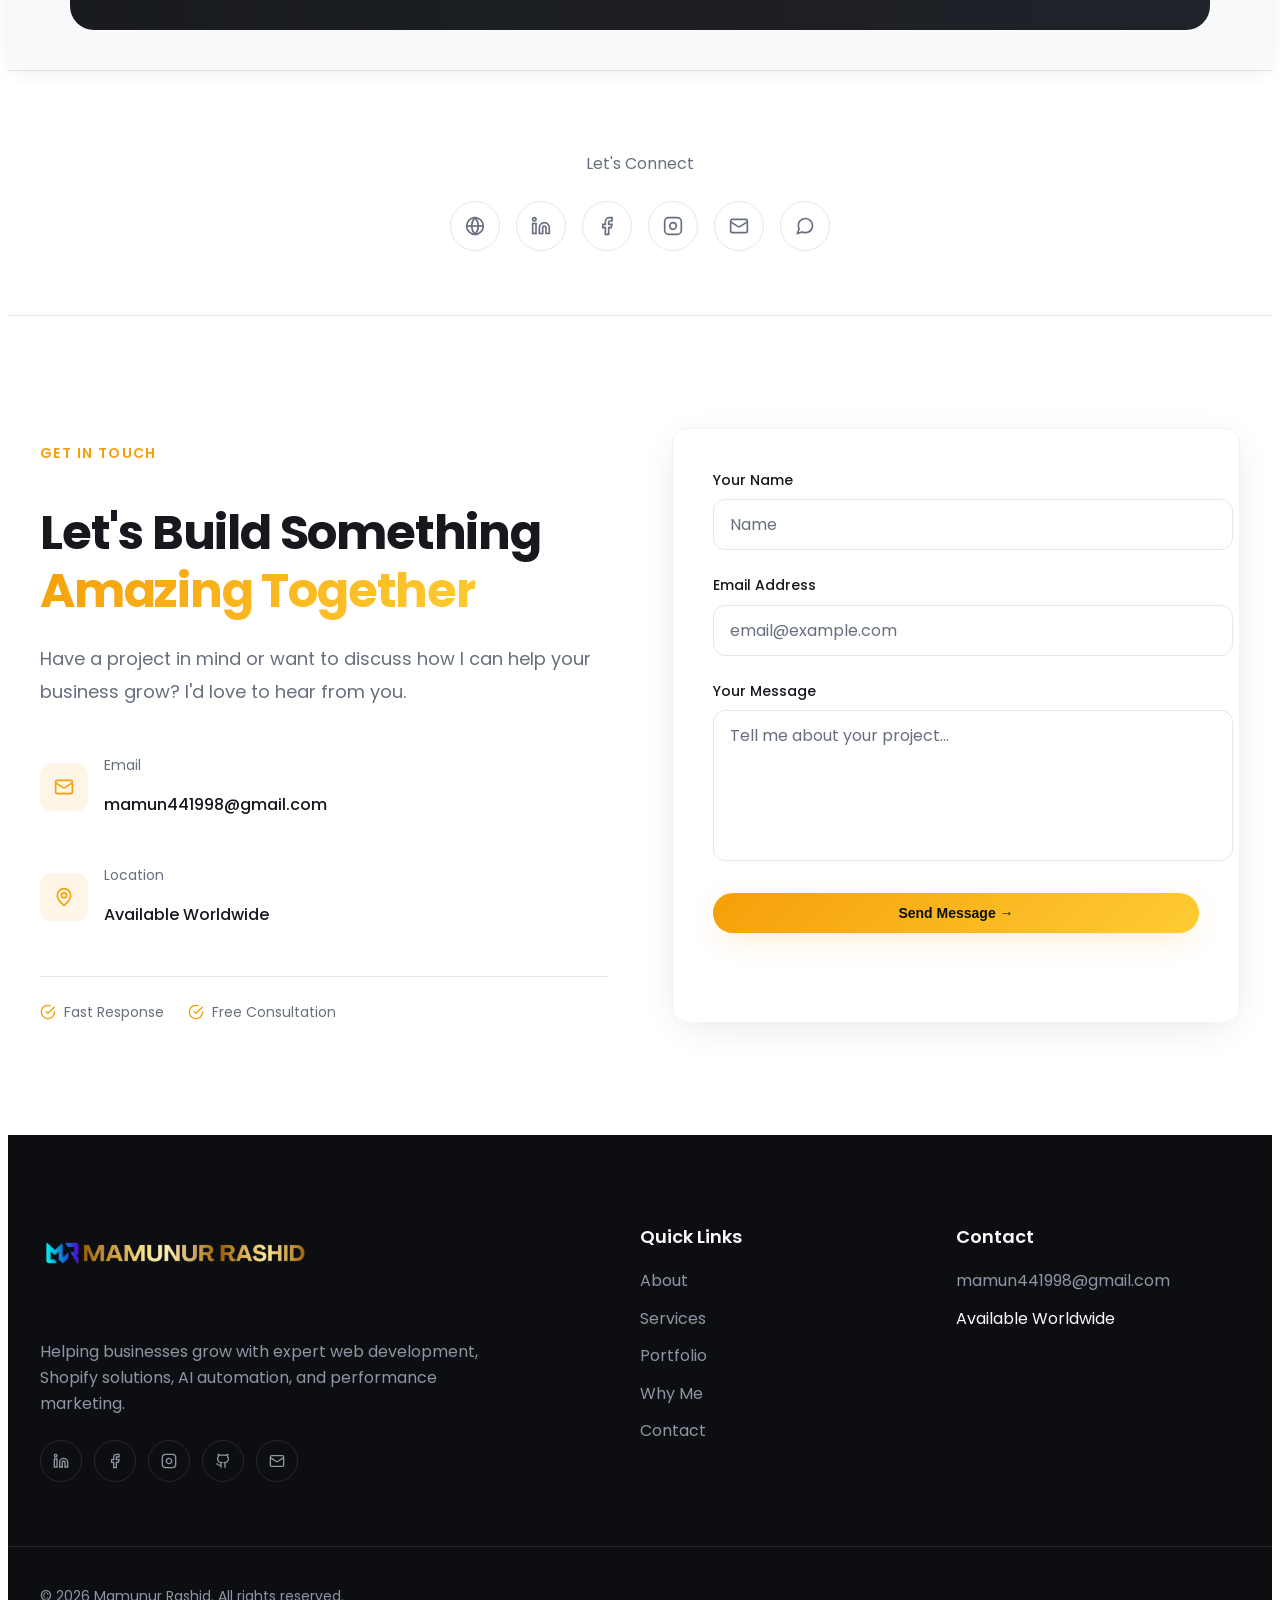
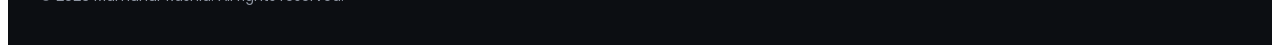
==== commit c16a1b1b: "Update index.html" ====
--- a/index.html
+++ b/index.html
@@ -55,7 +55,8 @@
 <nav class="navbar" id="navbar" aria-label="Main navigation">
 <div class="section-container">
 <div class="nav-inner">
-<a href="#Home" class="brand-logo" aria-label="Mamunur Rashid - Home"><img src="Mamunur-Rashid-logo.png" alt="Mamunur Rashid"></a>
+<a href="#Home" class="brand-logo" aria-label="Mamunur Rashid - Home"><img src="https://mamun441998.github.io/Mamunur-Rashid-logo.png
+" alt="Mamunur Rashid"></a>
 <div class="nav-links">
 <a href="#Home">Home</a>
 <a href="#about">About</a>
--- a/Style.css
+++ b/Style.css
@@ -38,19 +38,26 @@
 .navbar{position:fixed;top:0;left:0;right:0;z-index:50;transition:all .3s; scroll-behavior:smooth;}
 .navbar.scrolled{background:hsl(var(--hero-bg)/.95);backdrop-filter:blur(16px);border-bottom:1px solid rgba(255,255,255,.1)}
 .nav-inner{display:flex;align-items:center;justify-content:space-between;height:5rem;padding-top: 10px;}
+.brand-logo{display:inline-flex;align-items:center;line-height:0;margin-left:.75rem;flex-shrink:0}
+.brand-logo img{display:block;height:100px;width:auto;max-width:100%}
+.brand-logo--footer{margin-left:0;margin-bottom:1rem}
+.brand-logo--footer img{height:108px}
+@media(max-width:768px){.brand-logo img{height:72px}.brand-logo--footer img{height:80px}}
+@media(max-width:480px){.brand-logo img{height:56px}.brand-logo--footer img{height:64px}}
 .nav-links{display:none;align-items:center;gap:1.25rem;text-align:center}
 @media(min-width:1024px){.nav-links{gap:2rem}}
 @media(min-width:768px){.nav-links{display:flex}}
 .nav-links a{font-size:.875rem;color:hsl(var(--hero-foreground));padding:.5rem .9rem;border-radius:8px;transition:background-color .3s,color .3s}
 .nav-links a:hover{background-color:#fff;color:#000;font-weight:700}
-.nav-links a.Button-primary:hover{background-color:#fff;color:#000;font-weight:700;border-radius:8px}
+.nav-links a.Button-primary:hover{background:var(--gradient-gold);color:#000;font-weight:700;border-radius:9999px}
 .Button-primary {
-padding: 20px 40px;background-color: #FFD700; border-radius: 8px;height: auto; padding-top: 10px;padding-bottom: 10px;color: black !important;font-weight:bold;
+display:inline-flex;align-items:center;justify-content:center;padding:10px 28px;background:var(--gradient-gold);border-radius:9999px;color:black !important;font-weight:bold;box-shadow:var(--shadow-gold);border:none;transition:transform .3s, box-shadow .3s;
 }
 .Button-primary:hover {
-  background-color: white;
+  background: var(--gradient-gold);
   color: black !important;
   font-weight: bold;
+  transform: scale(1.05);
 }
 .button-primary{
   background-color: yellow;
@@ -62,7 +69,7 @@
 .btn-secondary:hover{border-color:#ff6130;color:hsl(var(--gold));transform:scale(1.05)}
 .mobile-toggle{display:block;padding:.5rem;color:hsl(var(--hero-foreground));background:none;border:none;cursor:pointer}
 @media(min-width:768px){.mobile-toggle{display:none}}
-.mobile-menu{display:none;flex-direction:column;gap:1rem;padding:1rem 0 1rem 1.5rem;border-top:1px solid rgba(255,255,255,.1);background:black;border-radius:0.5rem;margin-top:0.5rem}
+.mobile-menu{display:none;flex-direction:column;gap:1rem;padding:1rem 1.5rem;border-top:1px solid rgba(255,255,255,.1);background:black;border-radius:0.5rem;margin-top:0.5rem}
 .mobile-menu-btn {
   display: flex;
   flex-direction: column;
@@ -248,10 +255,15 @@
 .footer-brand p{color:hsl(var(--hero-muted));max-width:28rem;margin-bottom:1.5rem}
 .footer-socials{display:flex;align-items:center;gap:.75rem}
 .footer-social{width:2.5rem;height:2.5rem;display:flex;align-items:center;justify-content:center;border-radius:50%;border:1px solid rgba(255,255,255,.1);color:hsl(var(--hero-muted));transition:all .3s}
-.footer-social:hover{border-color:hsl(var(--primary));color:hsl(var(--primary))}
+.footer-social:hover{border-color:hsl(var(--primary));background:hsl(var(--primary));color:#fff}
+.footer-social[aria-label="LinkedIn"]:hover{border-color:#0A66C2;background:#0A66C2;color:#fff}
+.footer-social[aria-label="Facebook"]:hover{border-color:#1877F2;background:#1877F2;color:#fff}
+.footer-social[aria-label="Instagram"]:hover{border-color:#E1306C;background:linear-gradient(45deg,#F58529,#DD2A7B,#8134AF);color:#fff}
+.footer-social[aria-label="GitHub"]:hover{border-color:#fff;background:#fff;color:#181717}
+.footer-social[aria-label="Email"]:hover{border-color:#EA4335;background:#EA4335;color:#fff}
 .footer-social svg{width:1rem;height:1rem}
 .footer-heading{font-weight:600;font-size:1.125rem;margin-bottom:1rem}
-.footer-links{list-style:none;display:flex;flex-direction:column;gap:.75rem}
+.footer-links{list-style:none;display:flex;flex-direction:column;gap:.75rem;padding:0;margin:0}
 .footer-links a{color:hsl(var(--hero-muted));transition:color .3s}
 .footer-links a:hover{color:hsl(var(--hero-foreground))}
 .footer-bottom{border-top:1px solid rgba(255,255,255,.1);padding:1.5rem 0}
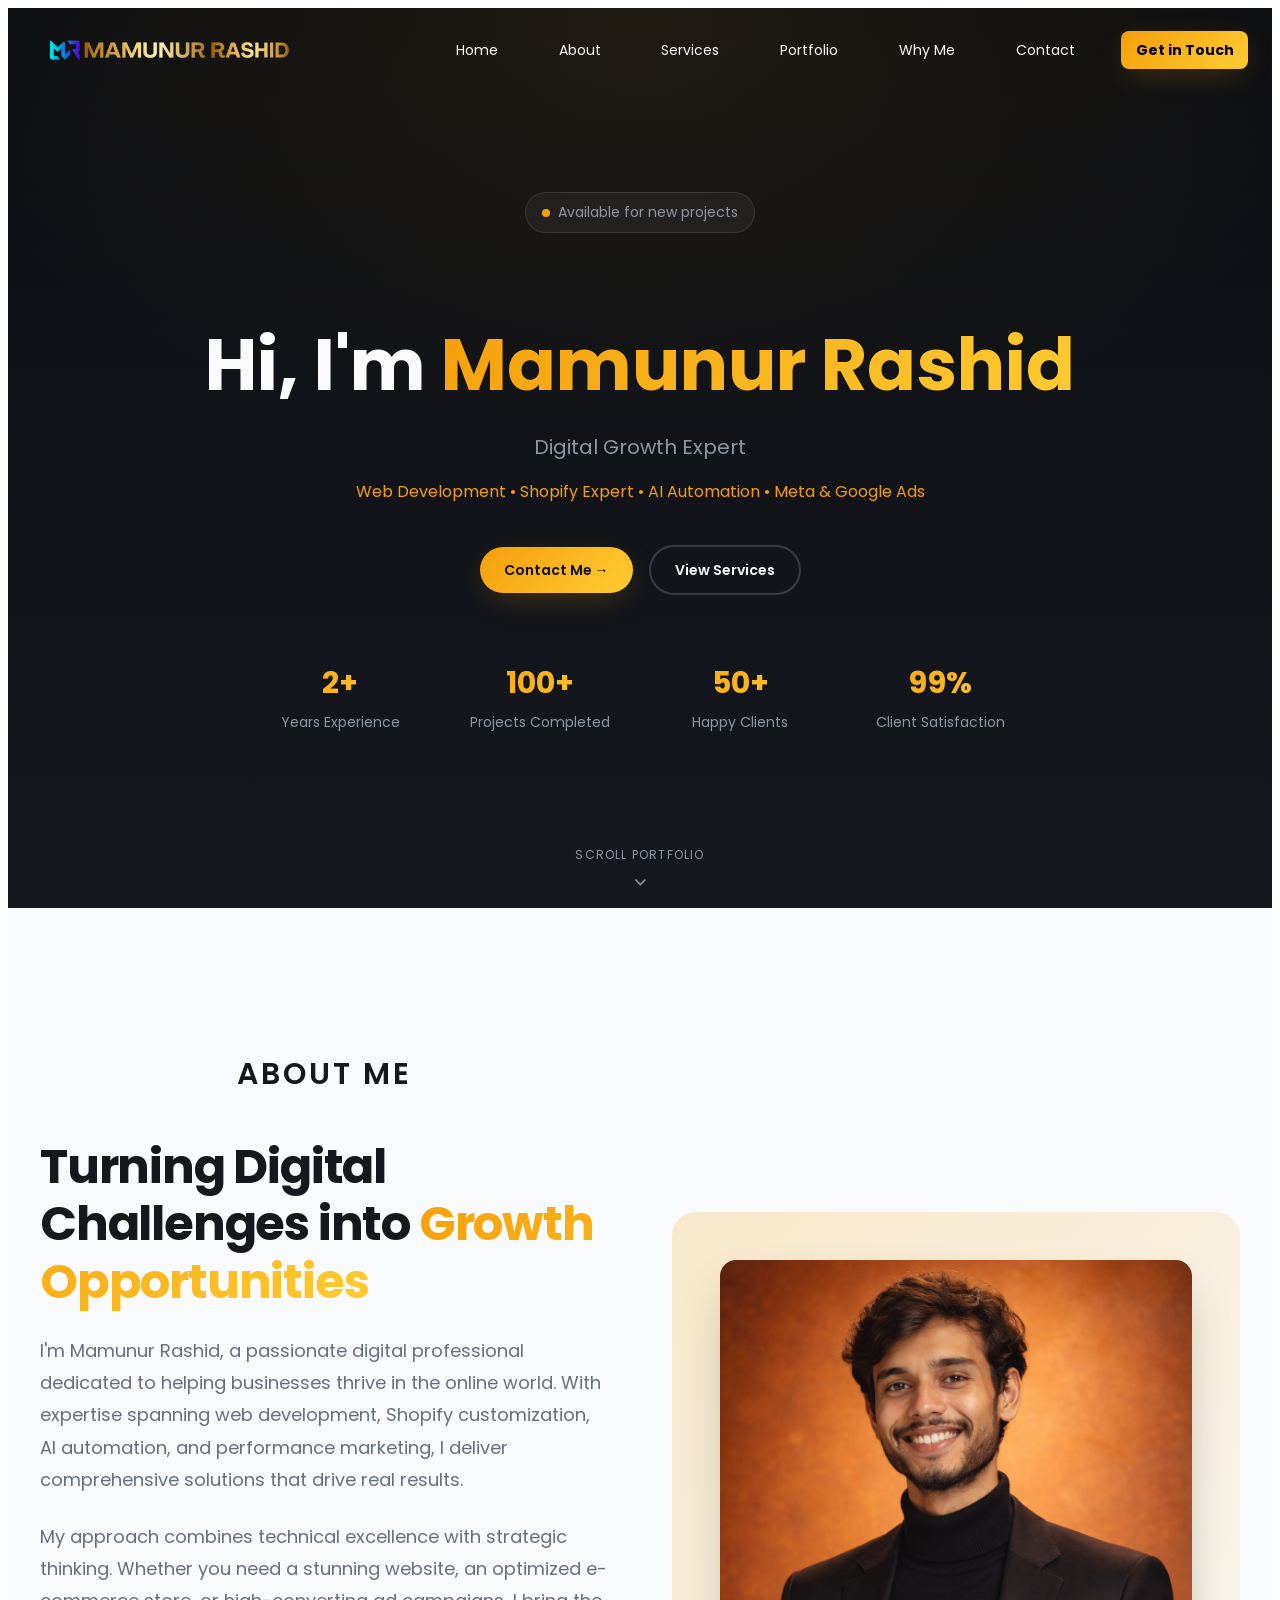
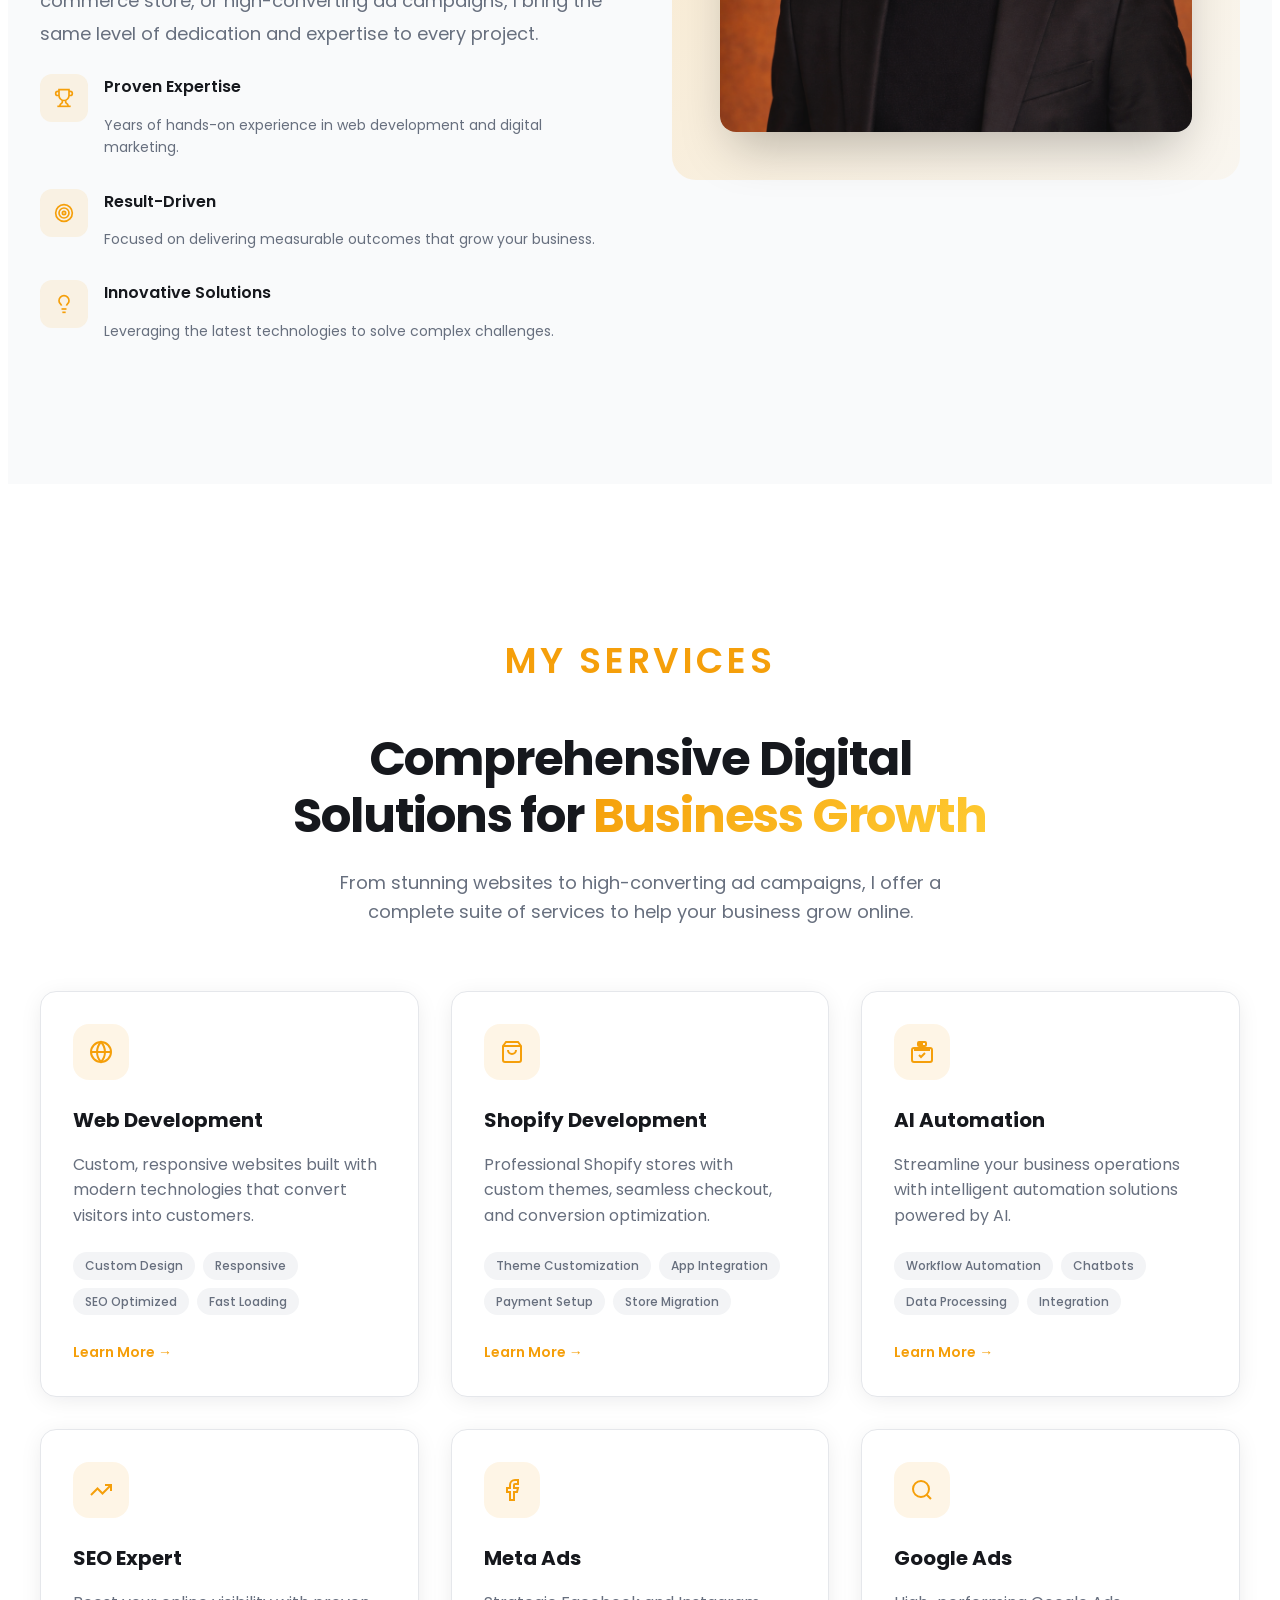
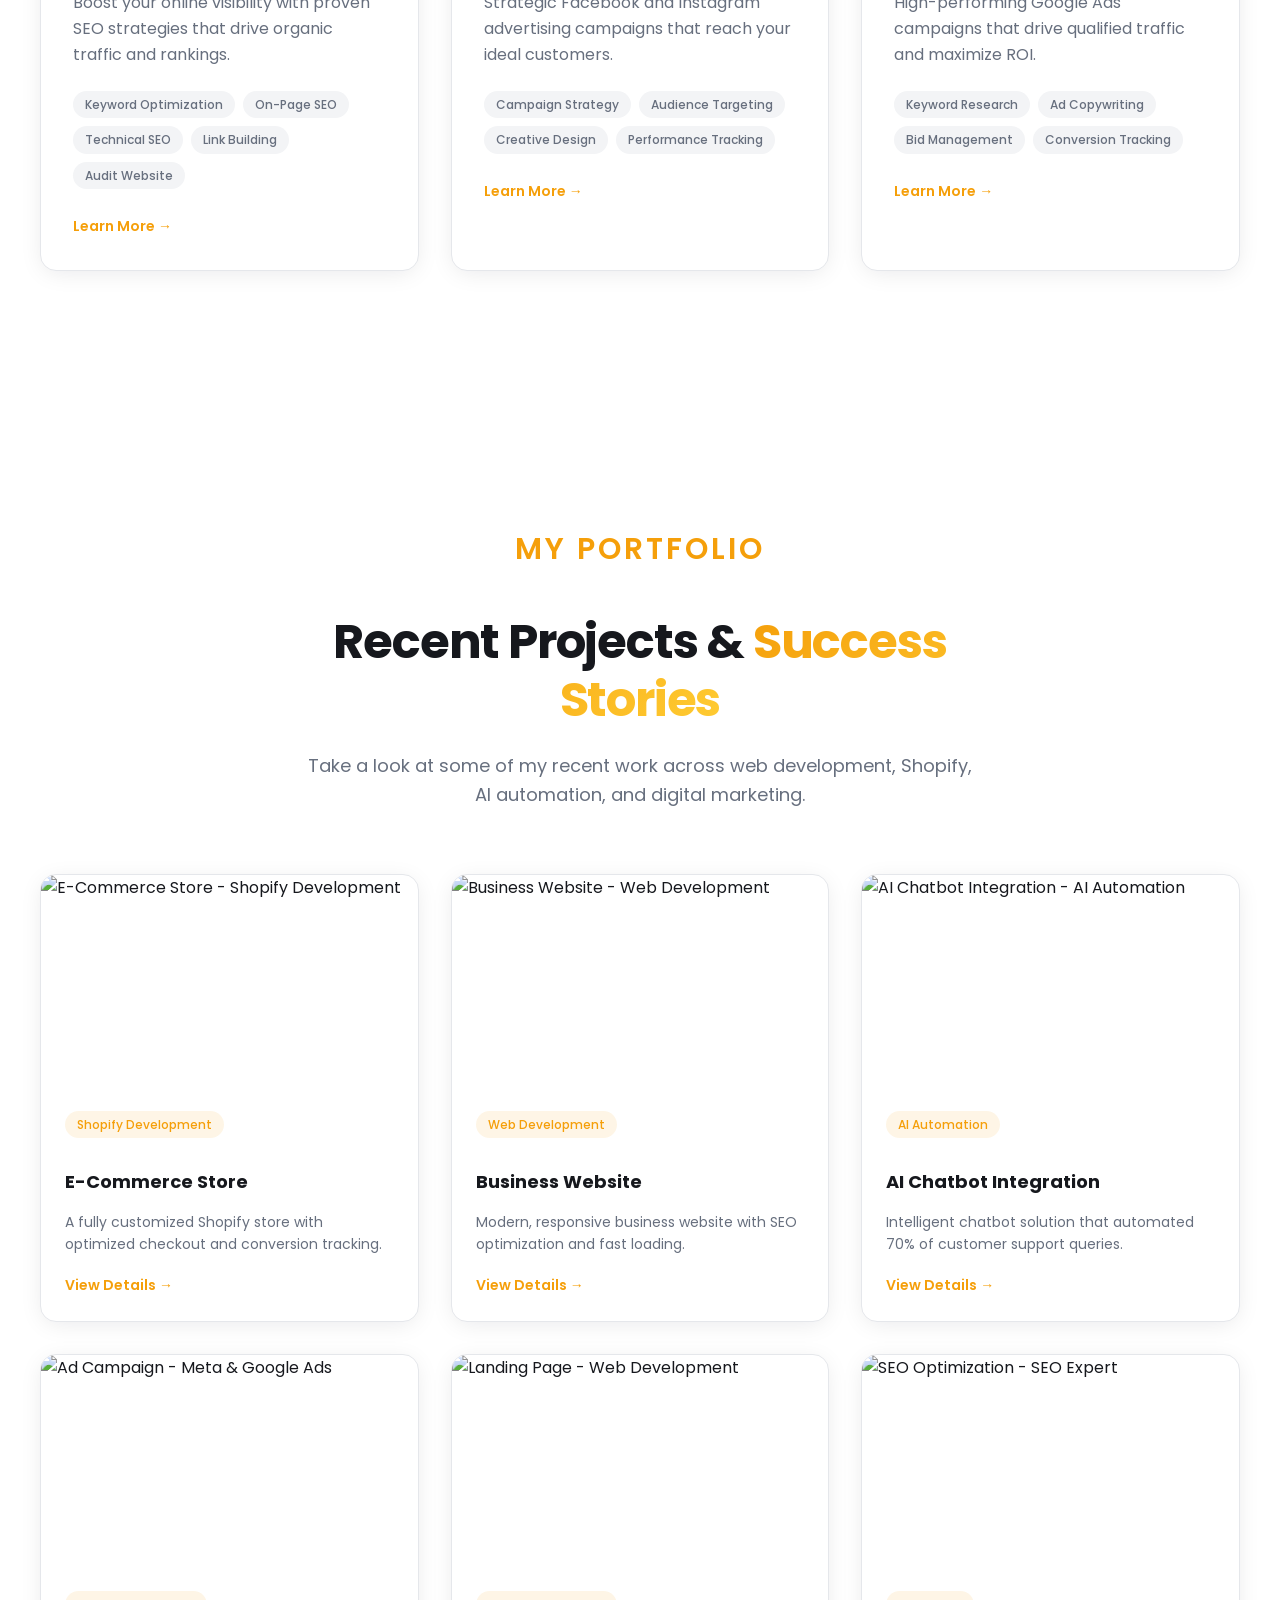
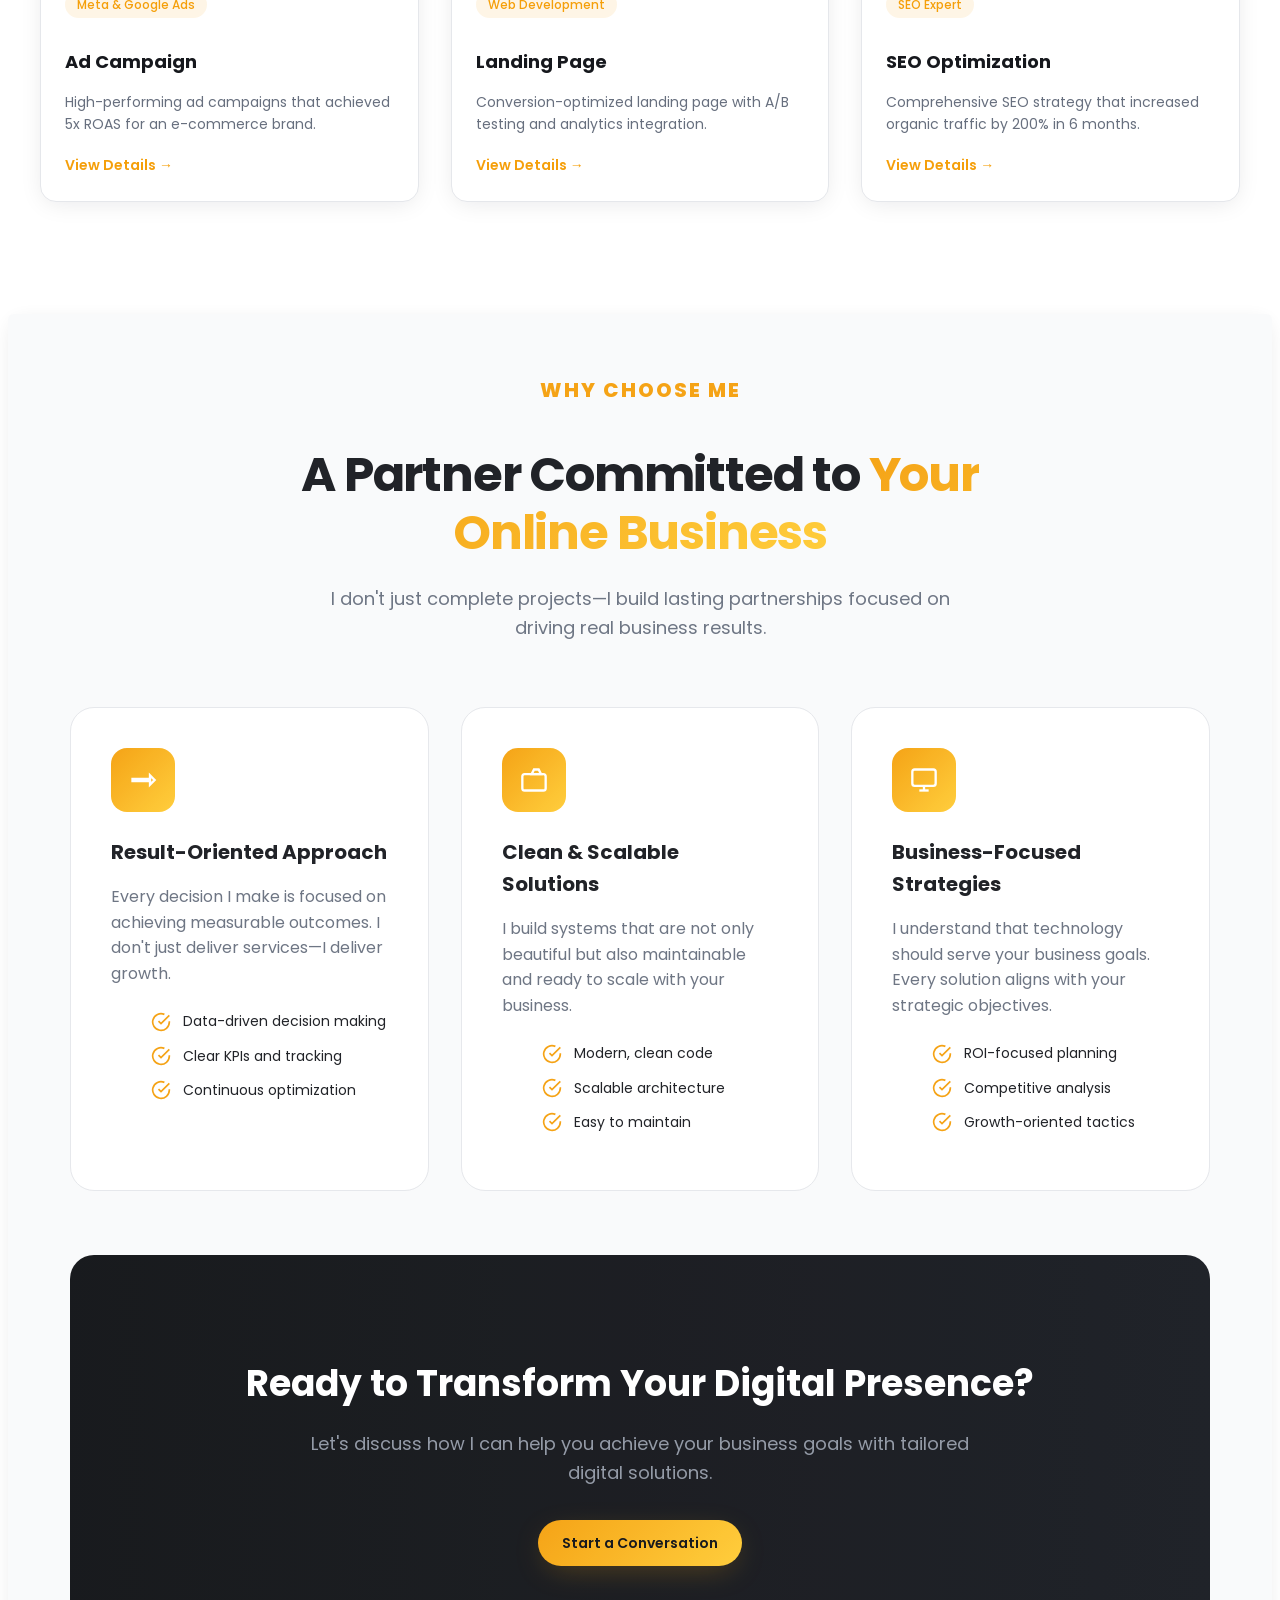
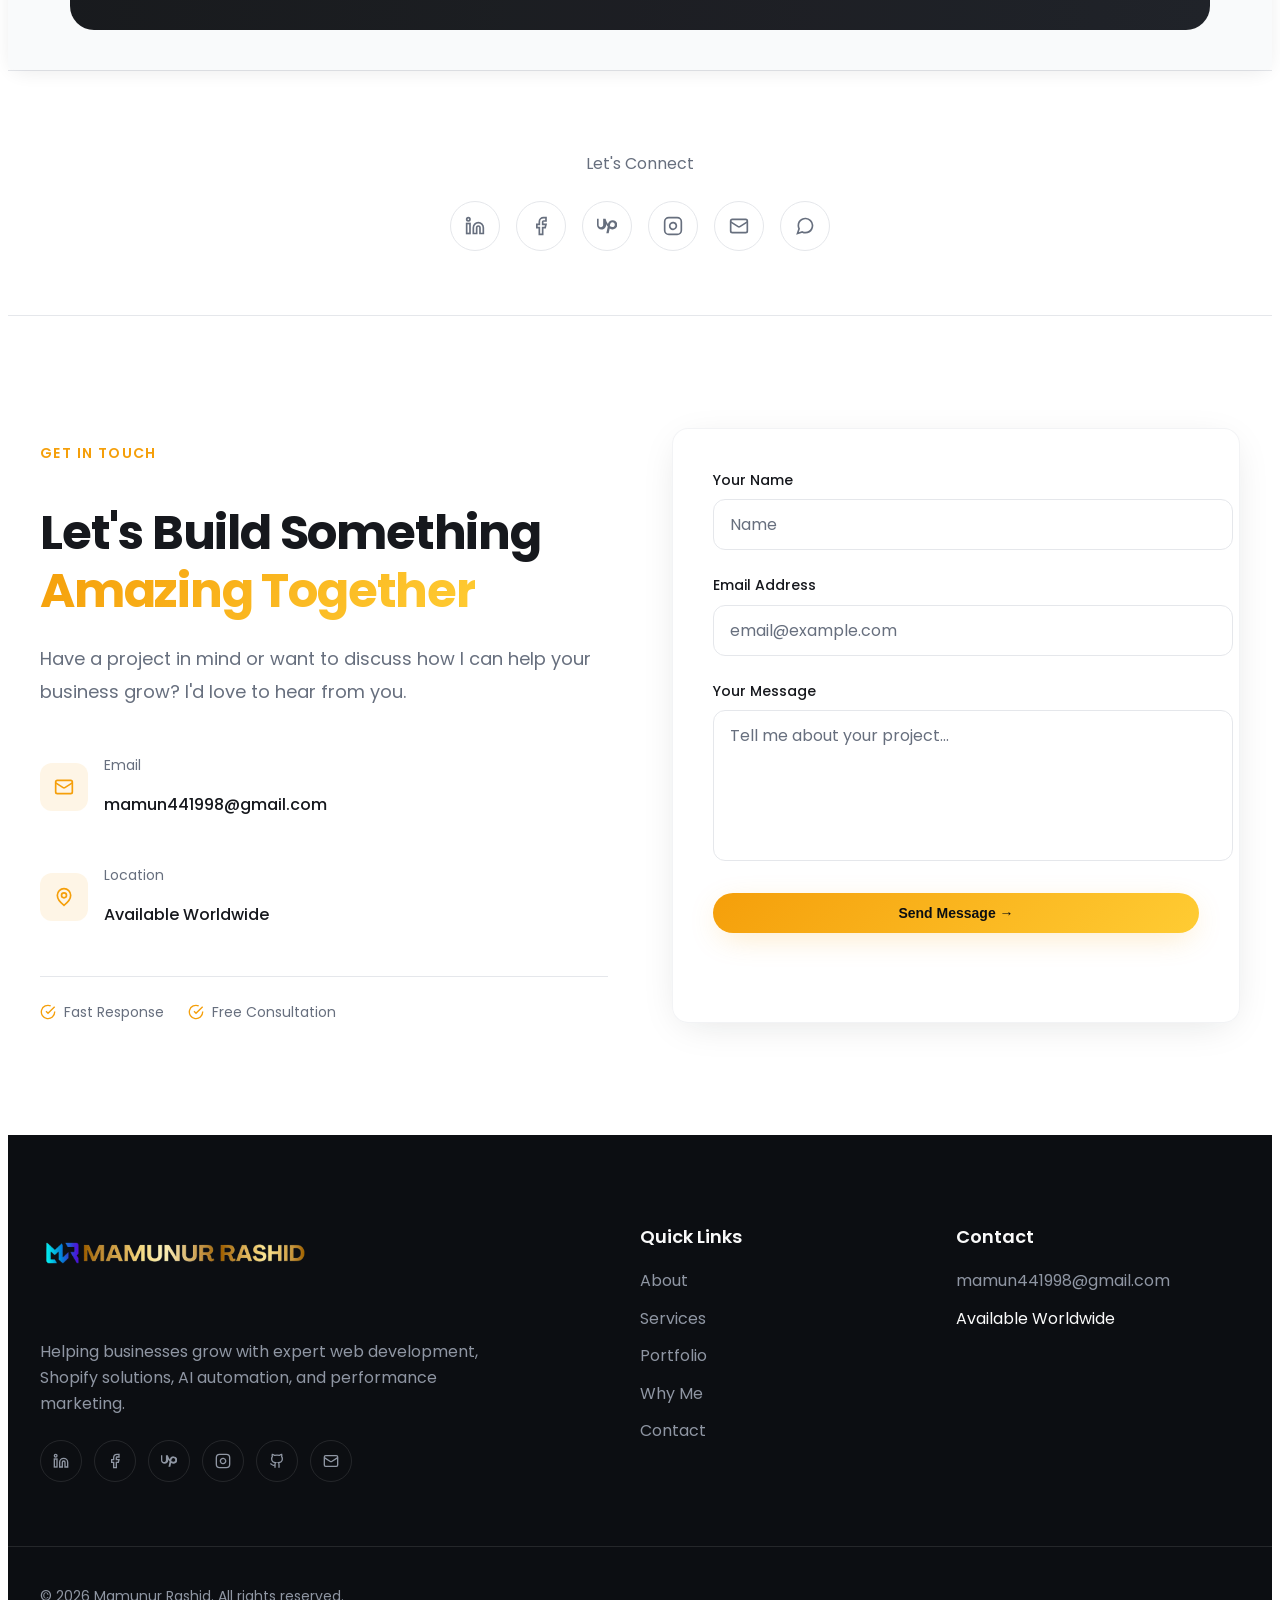
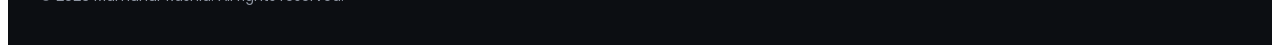
==== commit ae6612cc: "Update index.html" ====
--- a/index.html
+++ b/index.html
@@ -55,8 +55,7 @@
 <nav class="navbar" id="navbar" aria-label="Main navigation">
 <div class="section-container">
 <div class="nav-inner">
-<a href="#Home" class="brand-logo" aria-label="Mamunur Rashid - Home"><img src="https://mamun441998.github.io/Mamunur-Rashid-logo.png
-" alt="Mamunur Rashid"></a>
+<a href="#Home" class="brand-logo" aria-label="Mamunur Rashid - Home"><img src="Mamunur-Rashid-logo.png" alt="Mamunur Rashid"></a>
 <div class="nav-links">
 <a href="#Home">Home</a>
 <a href="#about">About</a>
@@ -228,9 +227,9 @@
 <div class="section-container" style="text-align:center">
 <p style="color:hsl(var(--muted-foreground));margin-bottom:1.5rem">Let's Connect</p>
 <div class="social-icons">
-<a href="https://mamunurrashid.lovable.app" target="_blank" rel="noopener" class="social-icon-link social-website" aria-label="Website"><svg width="20" height="20" viewBox="0 0 24 24" fill="none" stroke="currentColor" stroke-width="2" aria-hidden="true"><circle cx="12" cy="12" r="10"/><path d="M2 12h20"/><path d="M12 2a15.3 15.3 0 0 1 4 10 15.3 15.3 0 0 1-4 10 15.3 15.3 0 0 1-4-10 15.3 15.3 0 0 1 4-10z"/></svg></a>
 <a href="https://www.linkedin.com/in/mamun441998/" target="_blank" rel="noopener" class="social-icon-link social-linkedin" aria-label="LinkedIn"><svg width="20" height="20" viewBox="0 0 24 24" fill="none" stroke="currentColor" stroke-width="2" aria-hidden="true"><path d="M16 8a6 6 0 0 1 6 6v7h-4v-7a2 2 0 0 0-2-2 2 2 0 0 0-2 2v7h-4v-7a6 6 0 0 1 6-6z"/><rect x="2" y="9" width="4" height="12"/><circle cx="4" cy="4" r="2"/></svg></a>
-<a href="https://web.facebook.com/iammamun441998" target="_blank" rel="noopener" class="social-icon-link social-facebook" aria-label="Facebook"><svg width="20" height="20" viewBox="0 0 24 24" fill="none" stroke="currentColor" stroke-width="2" aria-hidden="true"><path d="M18 2h-3a5 5 0 0 0-5 5v3H7v4h3v8h4v-8h3l1-4h-4V7a1 1 0 0 1 1-1h3z"/></svg></a>
+<a href="https://www.facebook.com/searchmynamehere" target="_blank" rel="noopener" class="social-icon-link social-facebook" aria-label="Facebook"><svg width="20" height="20" viewBox="0 0 24 24" fill="none" stroke="currentColor" stroke-width="2" aria-hidden="true"><path d="M18 2h-3a5 5 0 0 0-5 5v3H7v4h3v8h4v-8h3l1-4h-4V7a1 1 0 0 1 1-1h3z"/></svg></a>
+<a href="https://www.upwork.com/freelancers/~01e0ec8a92f38b5e54" target="_blank" rel="noopener" class="social-icon-link social-upwork" aria-label="Upwork"><svg width="20" height="20" viewBox="0 0 24 24" fill="currentColor" aria-hidden="true"><path d="M18.561 13.158c-1.104 0-2.18-.469-3.146-1.227l.234-1.104.008-.043c.211-1.179.852-3.157 2.904-3.157 1.541 0 2.797 1.255 2.797 2.797-.005 1.534-1.262 2.789-2.797 2.789zm0-8.144c-2.633 0-4.672 1.711-5.506 4.531-1.273-1.917-2.231-4.213-2.795-6.243H7.385v7.532c-.003 1.495-1.219 2.711-2.713 2.714-1.495-.003-2.711-1.219-2.714-2.714V3.302H0v7.532c0 2.999 2.435 5.45 5.435 5.45 3.001 0 5.452-2.451 5.452-5.45v-1.264c.539 1.122 1.205 2.234 2.012 3.166l-1.703 8.013h2.807l1.235-5.811c1.081.689 2.321 1.126 3.722 1.126 3.026 0 5.494-2.475 5.494-5.501 0-3.026-2.468-5.495-5.494-5.495z"/></svg></a>
 <a href="https://www.instagram.com/mamun441998/" target="_blank" rel="noopener" class="social-icon-link social-instagram" aria-label="Instagram"><svg width="20" height="20" viewBox="0 0 24 24" fill="none" stroke="currentColor" stroke-width="2" aria-hidden="true"><rect x="2" y="2" width="20" height="20" rx="5"/><path d="M16 11.37A4 4 0 1 1 12.63 8 4 4 0 0 1 16 11.37z"/><line x1="17.5" y1="6.5" x2="17.51" y2="6.5"/></svg></a>
 <a href="mailto:mamun441998@gmail.com" class="social-icon-link social-email" aria-label="Email"><svg width="20" height="20" viewBox="0 0 24 24" fill="none" stroke="currentColor" stroke-width="2" aria-hidden="true"><rect x="2" y="4" width="20" height="16" rx="2"/><path d="m22 7-8.97 5.7a1.94 1.94 0 0 1-2.06 0L2 7"/></svg></a>
 <a href="https://wa.me/8801978529953" target="_blank" rel="noopener" class="social-icon-link social-whatsapp" aria-label="WhatsApp"><svg width="20" height="20" viewBox="0 0 24 24" fill="none" stroke="currentColor" stroke-width="2" aria-hidden="true"><path d="M21 11.5a8.38 8.38 0 0 1-.9 3.8 8.5 8.5 0 0 1-7.6 4.7 8.38 8.38 0 0 1-3.8-.9L3 21l1.9-5.7a8.38 8.38 0 0 1-.9-3.8 8.5 8.5 0 0 1 4.7-7.6 8.38 8.38 0 0 1 3.8-.9h.5a8.48 8.48 0 0 1 8 8v.5z"/></svg></a>
@@ -281,7 +280,8 @@
 <p>Helping businesses grow with expert web development, Shopify solutions, AI automation, and performance marketing.</p>
 <div class="footer-socials">
 <a href="https://www.linkedin.com/in/mamun441998/" target="_blank" rel="noopener" class="footer-social" aria-label="LinkedIn"><svg width="16" height="16" viewBox="0 0 24 24" fill="none" stroke="currentColor" stroke-width="2" aria-hidden="true"><path d="M16 8a6 6 0 0 1 6 6v7h-4v-7a2 2 0 0 0-2-2 2 2 0 0 0-2 2v7h-4v-7a6 6 0 0 1 6-6z"/><rect x="2" y="9" width="4" height="12"/><circle cx="4" cy="4" r="2"/></svg></a>
-<a href="https://web.facebook.com/iammamun441998" target="_blank" rel="noopener" class="footer-social" aria-label="Facebook"><svg width="16" height="16" viewBox="0 0 24 24" fill="none" stroke="currentColor" stroke-width="2" aria-hidden="true"><path d="M18 2h-3a5 5 0 0 0-5 5v3H7v4h3v8h4v-8h3l1-4h-4V7a1 1 0 0 1 1-1h3z"/></svg></a>
+<a href="https://www.facebook.com/searchmynamehere" target="_blank" rel="noopener" class="footer-social" aria-label="Facebook"><svg width="16" height="16" viewBox="0 0 24 24" fill="none" stroke="currentColor" stroke-width="2" aria-hidden="true"><path d="M18 2h-3a5 5 0 0 0-5 5v3H7v4h3v8h4v-8h3l1-4h-4V7a1 1 0 0 1 1-1h3z"/></svg></a>
+<a href="https://www.upwork.com/freelancers/~01e0ec8a92f38b5e54" target="_blank" rel="noopener" class="footer-social" aria-label="Upwork"><svg width="16" height="16" viewBox="0 0 24 24" fill="currentColor" aria-hidden="true"><path d="M18.561 13.158c-1.104 0-2.18-.469-3.146-1.227l.234-1.104.008-.043c.211-1.179.852-3.157 2.904-3.157 1.541 0 2.797 1.255 2.797 2.797-.005 1.534-1.262 2.789-2.797 2.789zm0-8.144c-2.633 0-4.672 1.711-5.506 4.531-1.273-1.917-2.231-4.213-2.795-6.243H7.385v7.532c-.003 1.495-1.219 2.711-2.713 2.714-1.495-.003-2.711-1.219-2.714-2.714V3.302H0v7.532c0 2.999 2.435 5.45 5.435 5.45 3.001 0 5.452-2.451 5.452-5.45v-1.264c.539 1.122 1.205 2.234 2.012 3.166l-1.703 8.013h2.807l1.235-5.811c1.081.689 2.321 1.126 3.722 1.126 3.026 0 5.494-2.475 5.494-5.501 0-3.026-2.468-5.495-5.494-5.495z"/></svg></a>
 <a href="https://www.instagram.com/mamun441998/" target="_blank" rel="noopener" class="footer-social" aria-label="Instagram"><svg width="16" height="16" viewBox="0 0 24 24" fill="none" stroke="currentColor" stroke-width="2" aria-hidden="true"><rect x="2" y="2" width="20" height="20" rx="5"/><path d="M16 11.37A4 4 0 1 1 12.63 8 4 4 0 0 1 16 11.37z"/><line x1="17.5" y1="6.5" x2="17.51" y2="6.5"/></svg></a>
 <a href="https://github.com/mamun441998" target="_blank" rel="noopener" class="footer-social" aria-label="GitHub"><svg width="16" height="16" viewBox="0 0 24 24" fill="none" stroke="currentColor" stroke-width="2" aria-hidden="true"><path d="M15 22v-4a4.8 4.8 0 0 0-1-3.5c3 0 6-2 6-5.5.08-1.25-.27-2.48-1-3.5.28-1.15.28-2.35 0-3.5 0 0-1 0-3 1.5-2.64-.5-5.36-.5-8 0C6 2 5 2 5 2c-.3 1.15-.3 2.35 0 3.5A5.403 5.403 0 0 0 4 9c0 3.5 3 5.5 6 5.5-.39.49-.68 1.05-.85 1.65-.17.6-.22 1.23-.15 1.85v4"/><path d="M9 18c-4.51 2-5-2-7-2"/></svg></a>
 <a href="mailto:mamun441998@gmail.com" class="footer-social" aria-label="Email"><svg width="16" height="16" viewBox="0 0 24 24" fill="none" stroke="currentColor" stroke-width="2" aria-hidden="true"><rect x="2" y="4" width="20" height="16" rx="2"/><path d="m22 7-8.97 5.7a1.94 1.94 0 0 1-2.06 0L2 7"/></svg></a>
--- a/Style.css
+++ b/Style.css
@@ -218,6 +218,7 @@
 .social-instagram:hover{background:#E4405F;border-color:#E4405F}
 .social-email:hover{background:hsl(38,92%,50%);border-color:hsl(38,92%,50%)}
 .social-whatsapp:hover{background:#25D366;border-color:#25D366}
+.social-upwork:hover{background:#14A800;border-color:#14A800}
 .animate-on-scroll{opacity:0;transform:translateY(30px);transition:opacity .6s ease,transform .6s ease}
 .animate-on-scroll.animate-in{opacity:1;transform:translateY(0)}
 
@@ -261,6 +262,7 @@
 .footer-social[aria-label="Instagram"]:hover{border-color:#E1306C;background:linear-gradient(45deg,#F58529,#DD2A7B,#8134AF);color:#fff}
 .footer-social[aria-label="GitHub"]:hover{border-color:#fff;background:#fff;color:#181717}
 .footer-social[aria-label="Email"]:hover{border-color:#EA4335;background:#EA4335;color:#fff}
+.footer-social[aria-label="Upwork"]:hover{border-color:#14A800;background:#14A800;color:#fff}
 .footer-social svg{width:1rem;height:1rem}
 .footer-heading{font-weight:600;font-size:1.125rem;margin-bottom:1rem}
 .footer-links{list-style:none;display:flex;flex-direction:column;gap:.75rem;padding:0;margin:0}
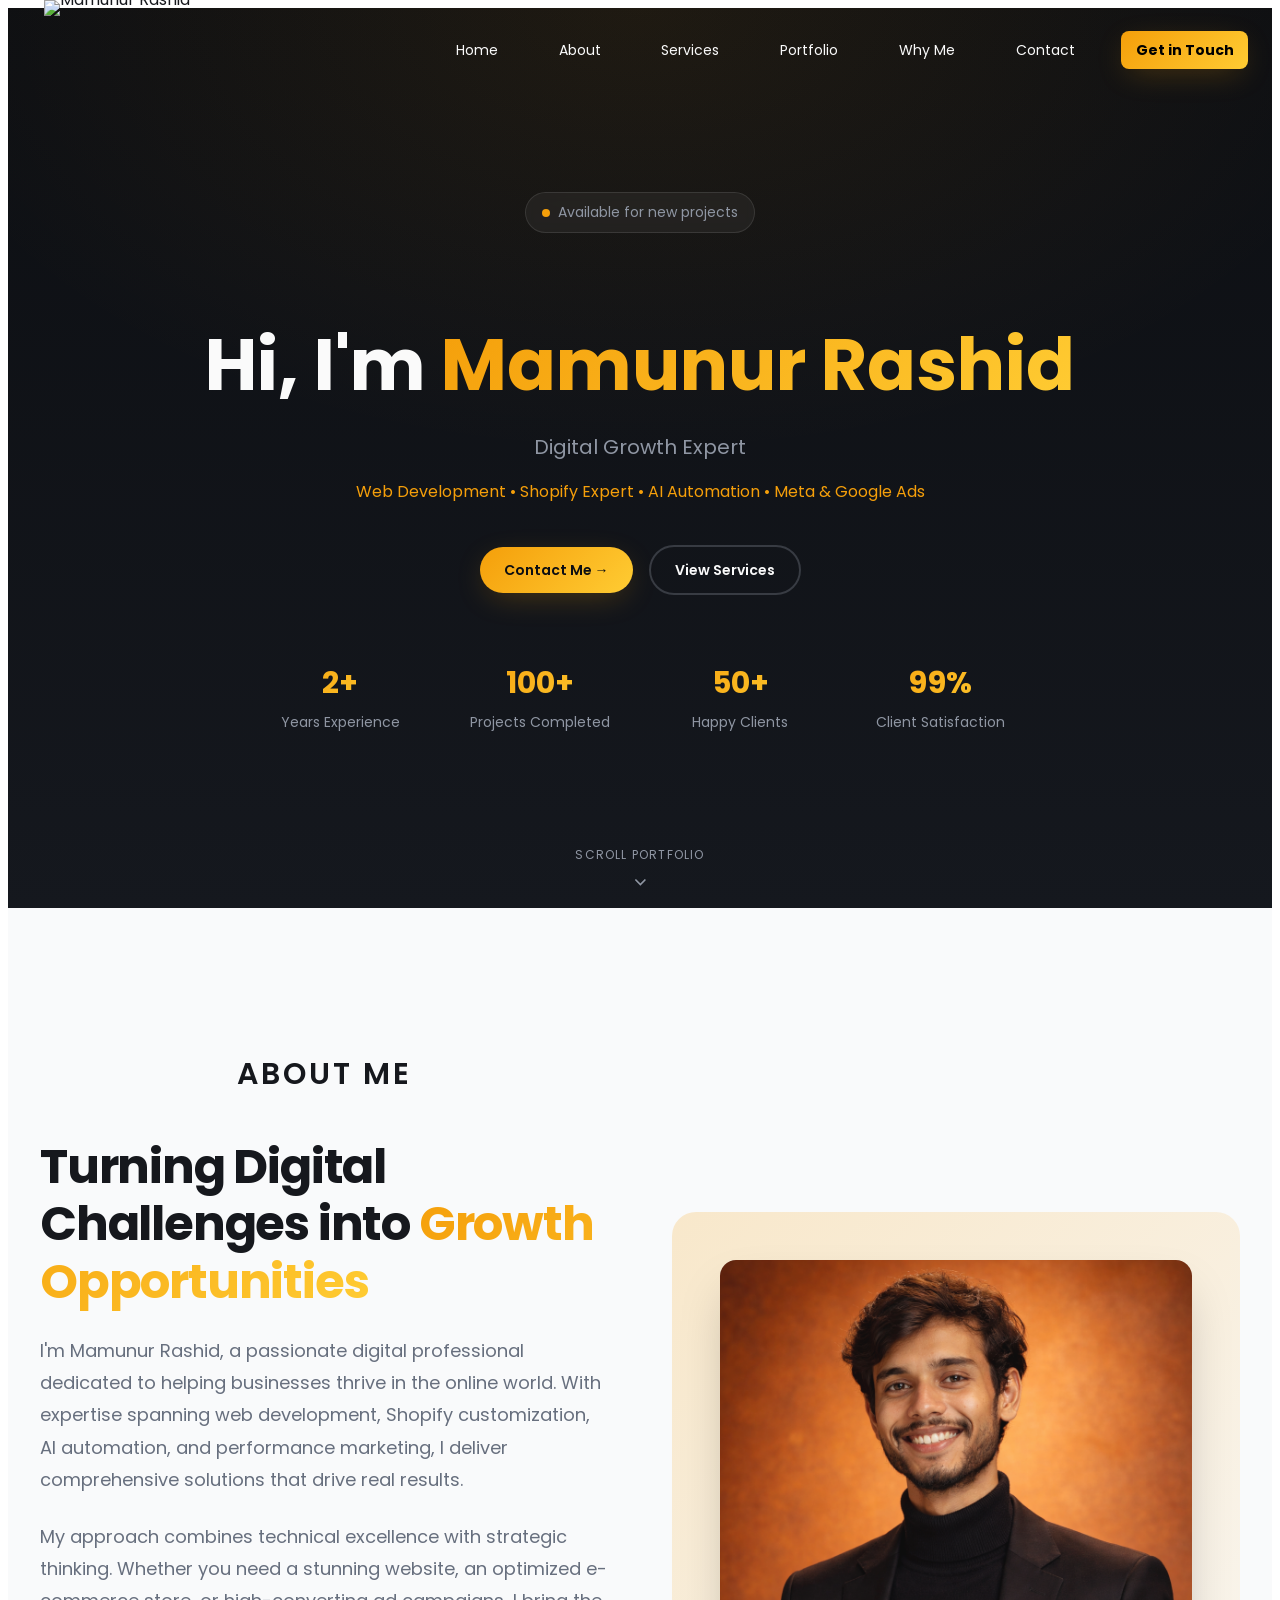
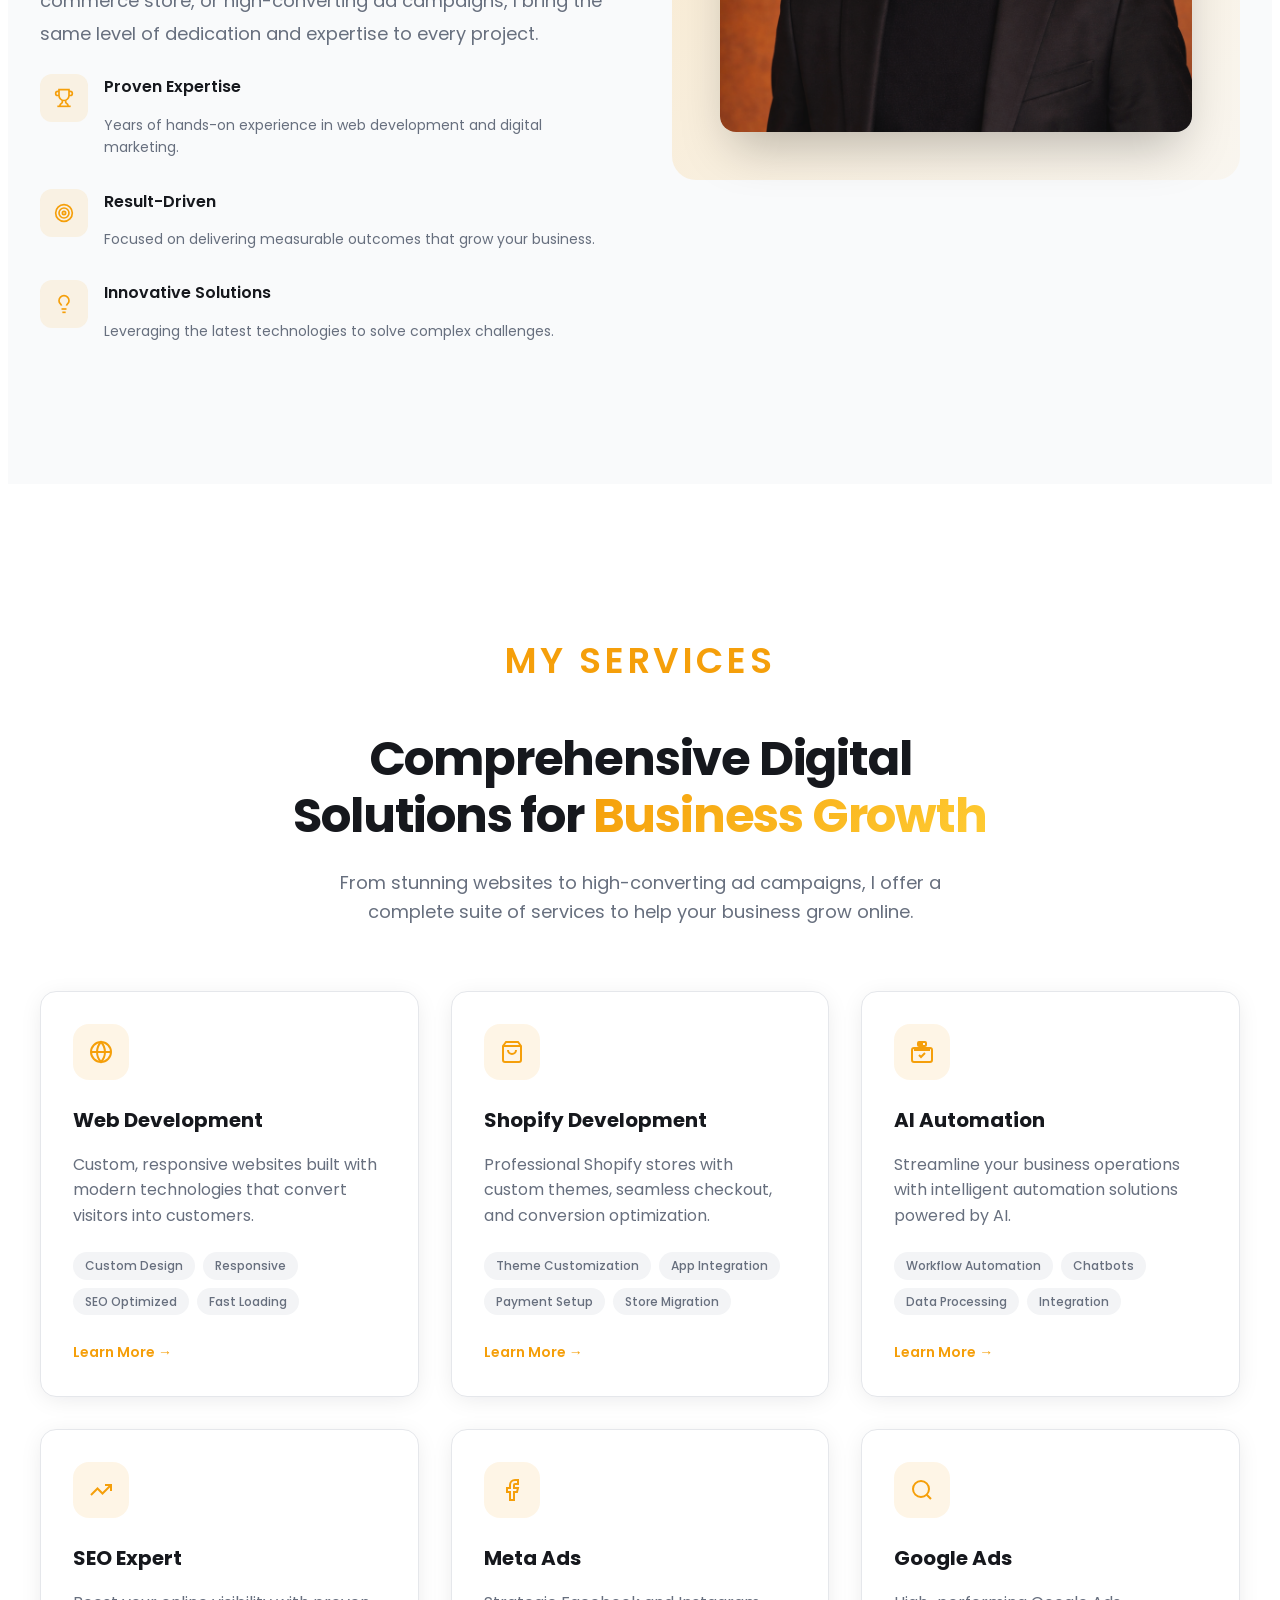
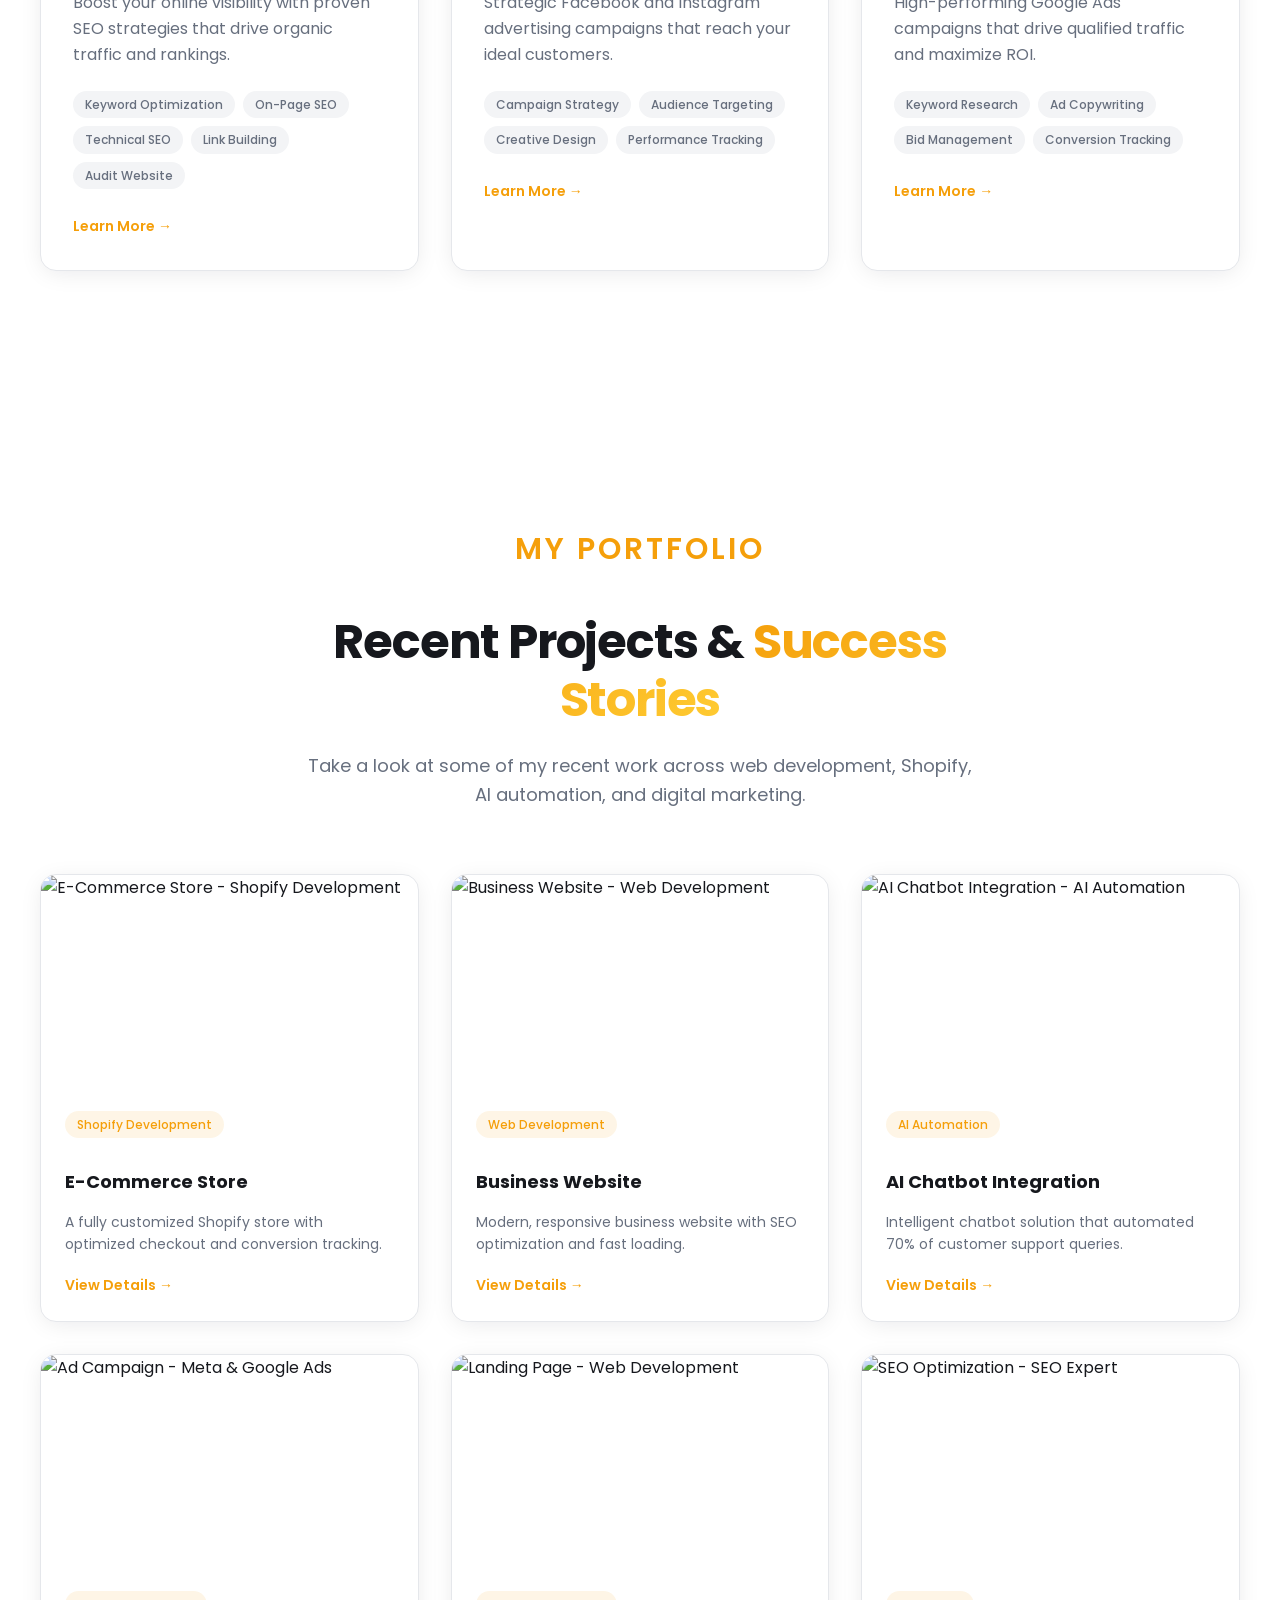
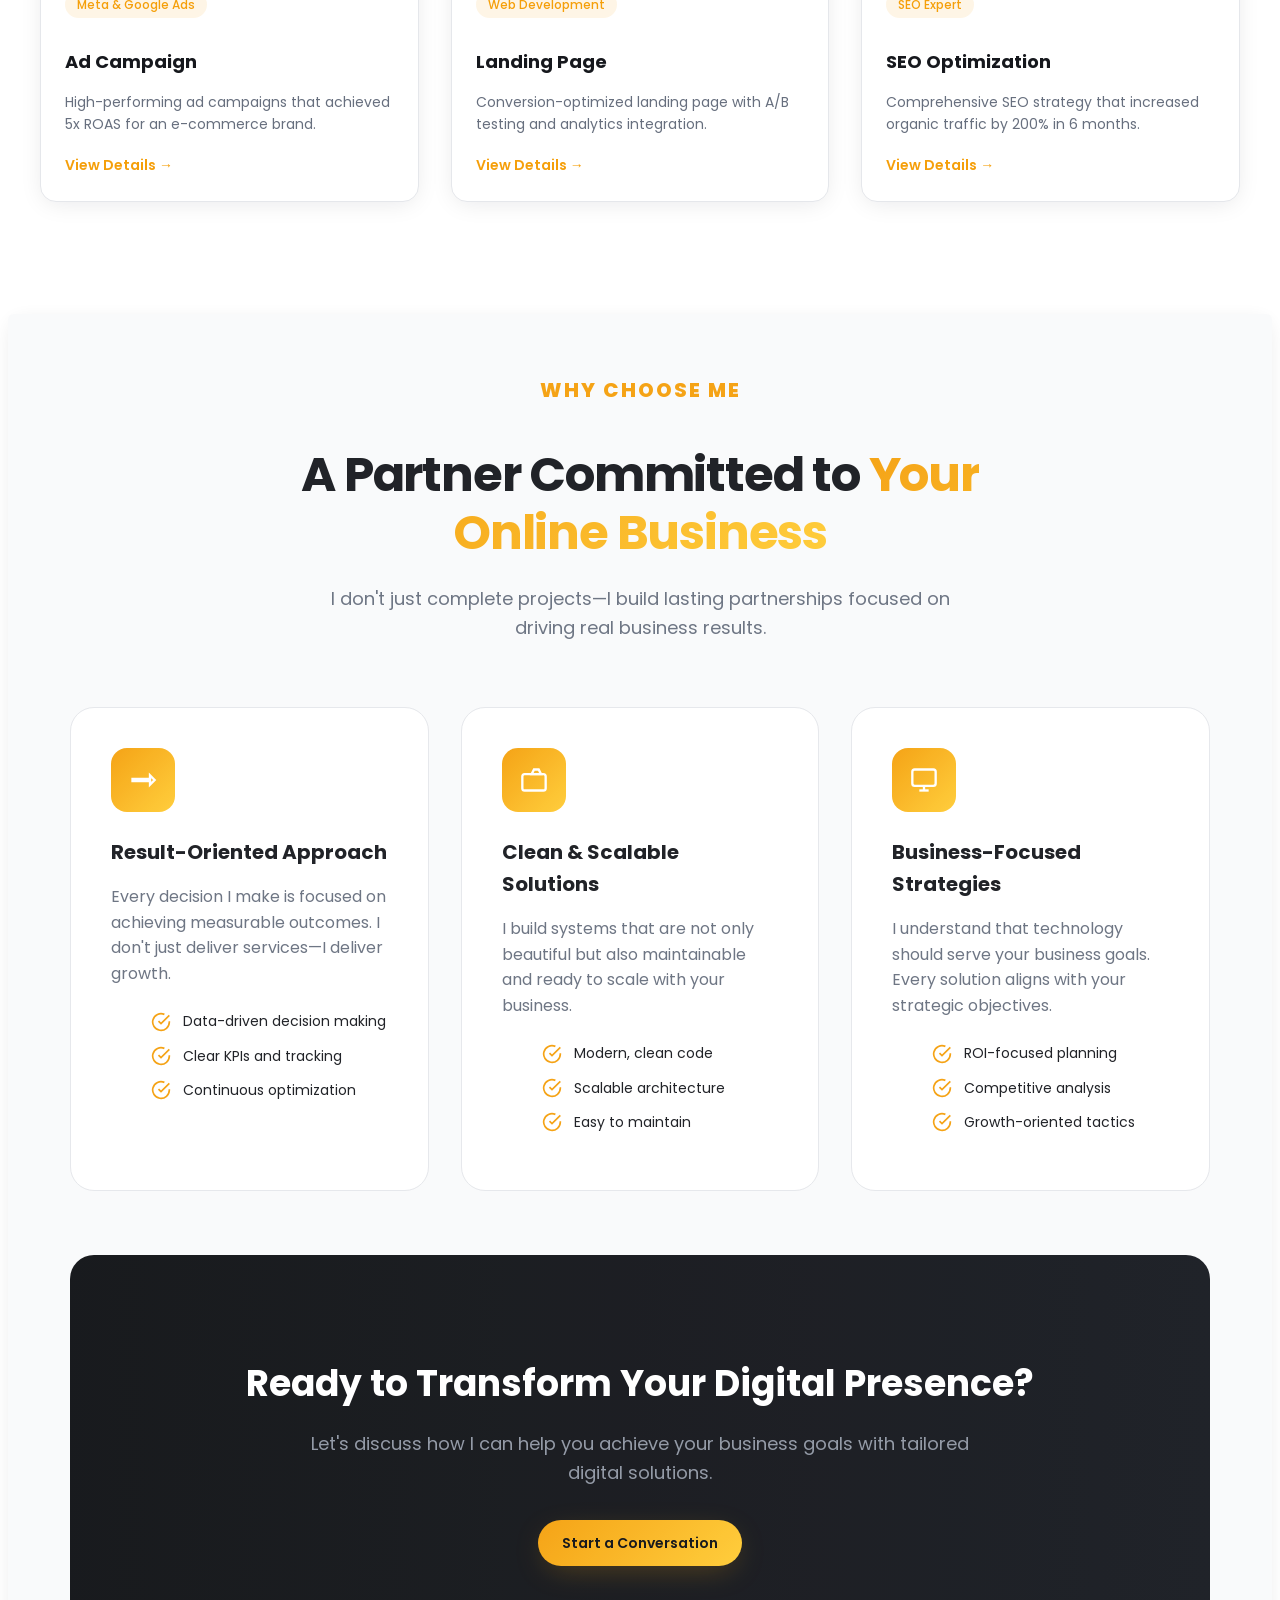
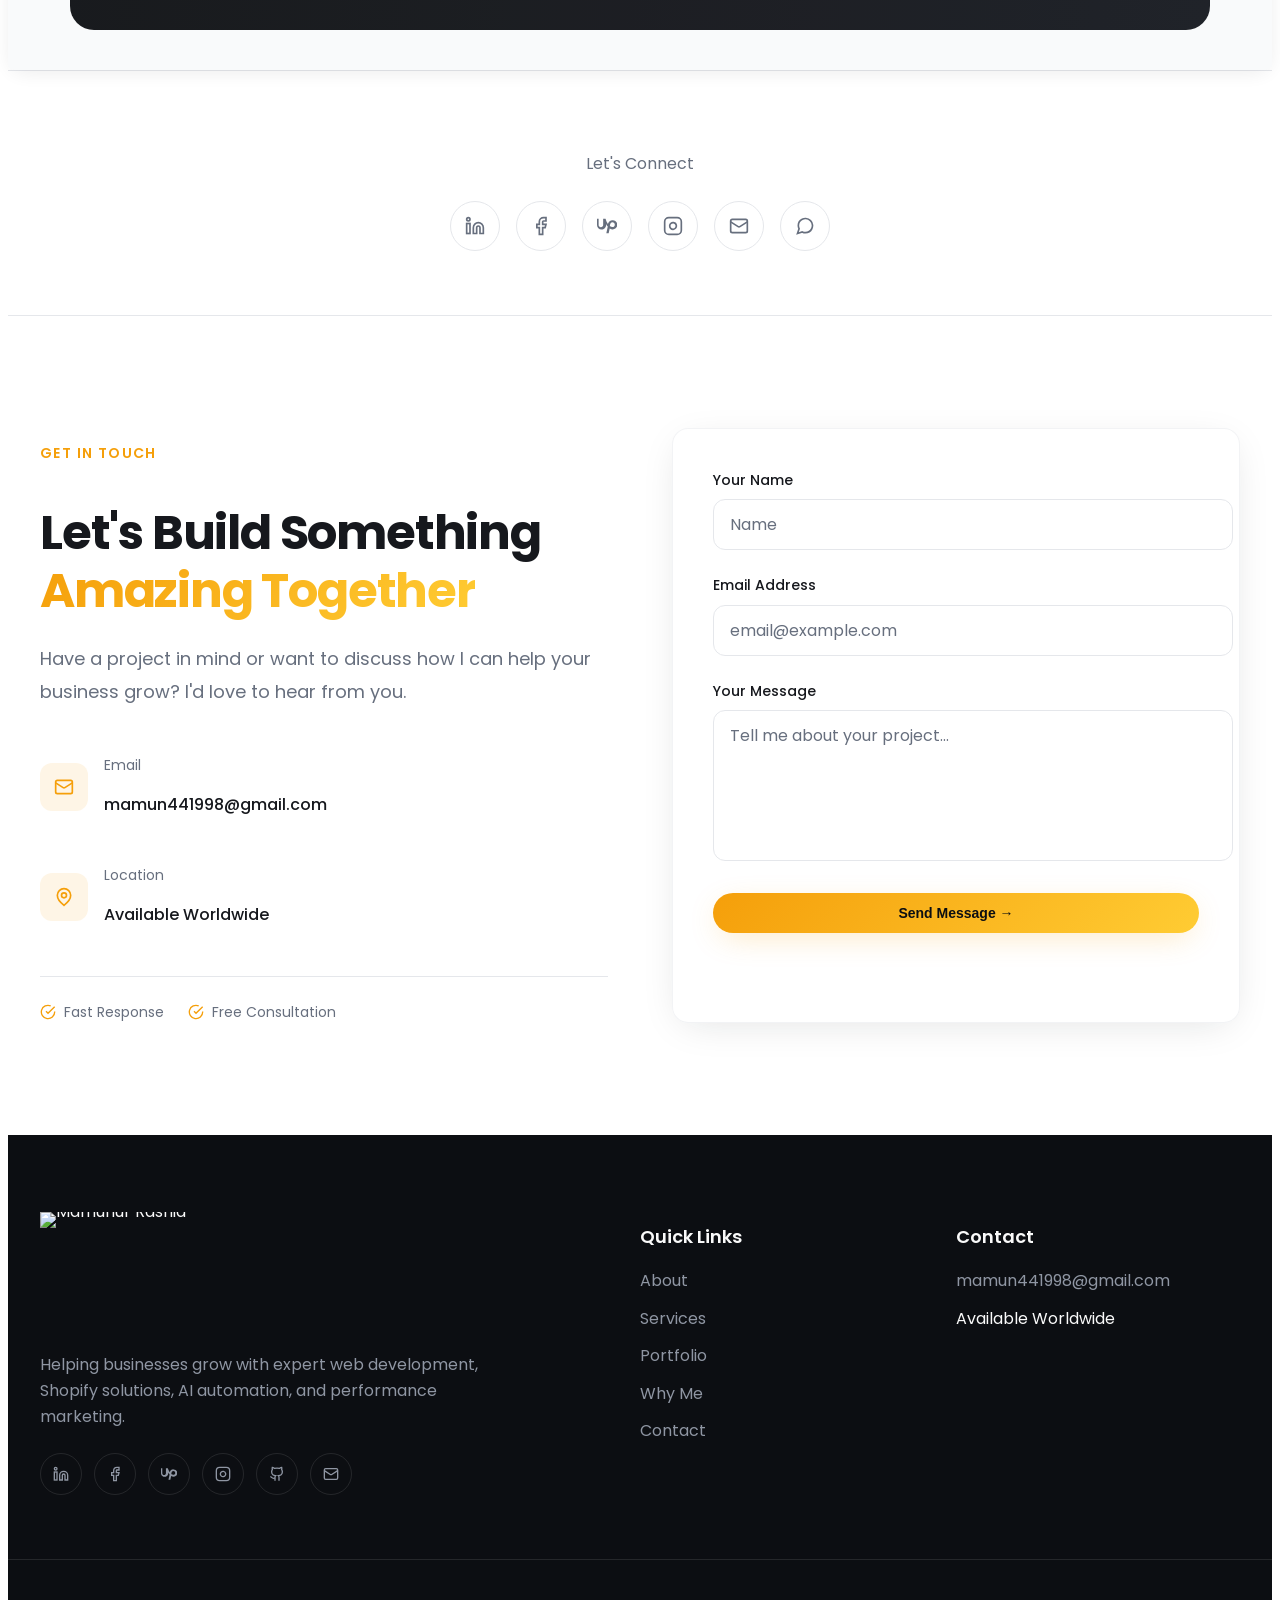
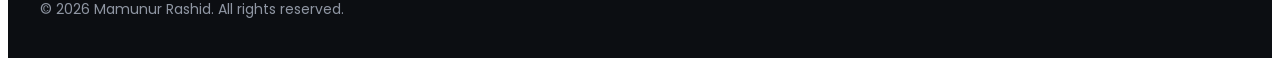
==== commit 1c596ec8: "Update index.html" ====
--- a/index.html
+++ b/index.html
@@ -55,7 +55,7 @@
 <nav class="navbar" id="navbar" aria-label="Main navigation">
 <div class="section-container">
 <div class="nav-inner">
-<a href="#Home" class="brand-logo" aria-label="Mamunur Rashid - Home"><img src="Mamunur-Rashid-logo.png" alt="Mamunur Rashid"></a>
+<a href="#Home" class="brand-logo" aria-label="Mamunur Rashid - Home"><img src="mamunur-rashid-maill-logo.png" alt="Mamunur Rashid"></a>
 <div class="nav-links">
 <a href="#Home">Home</a>
 <a href="#about">About</a>
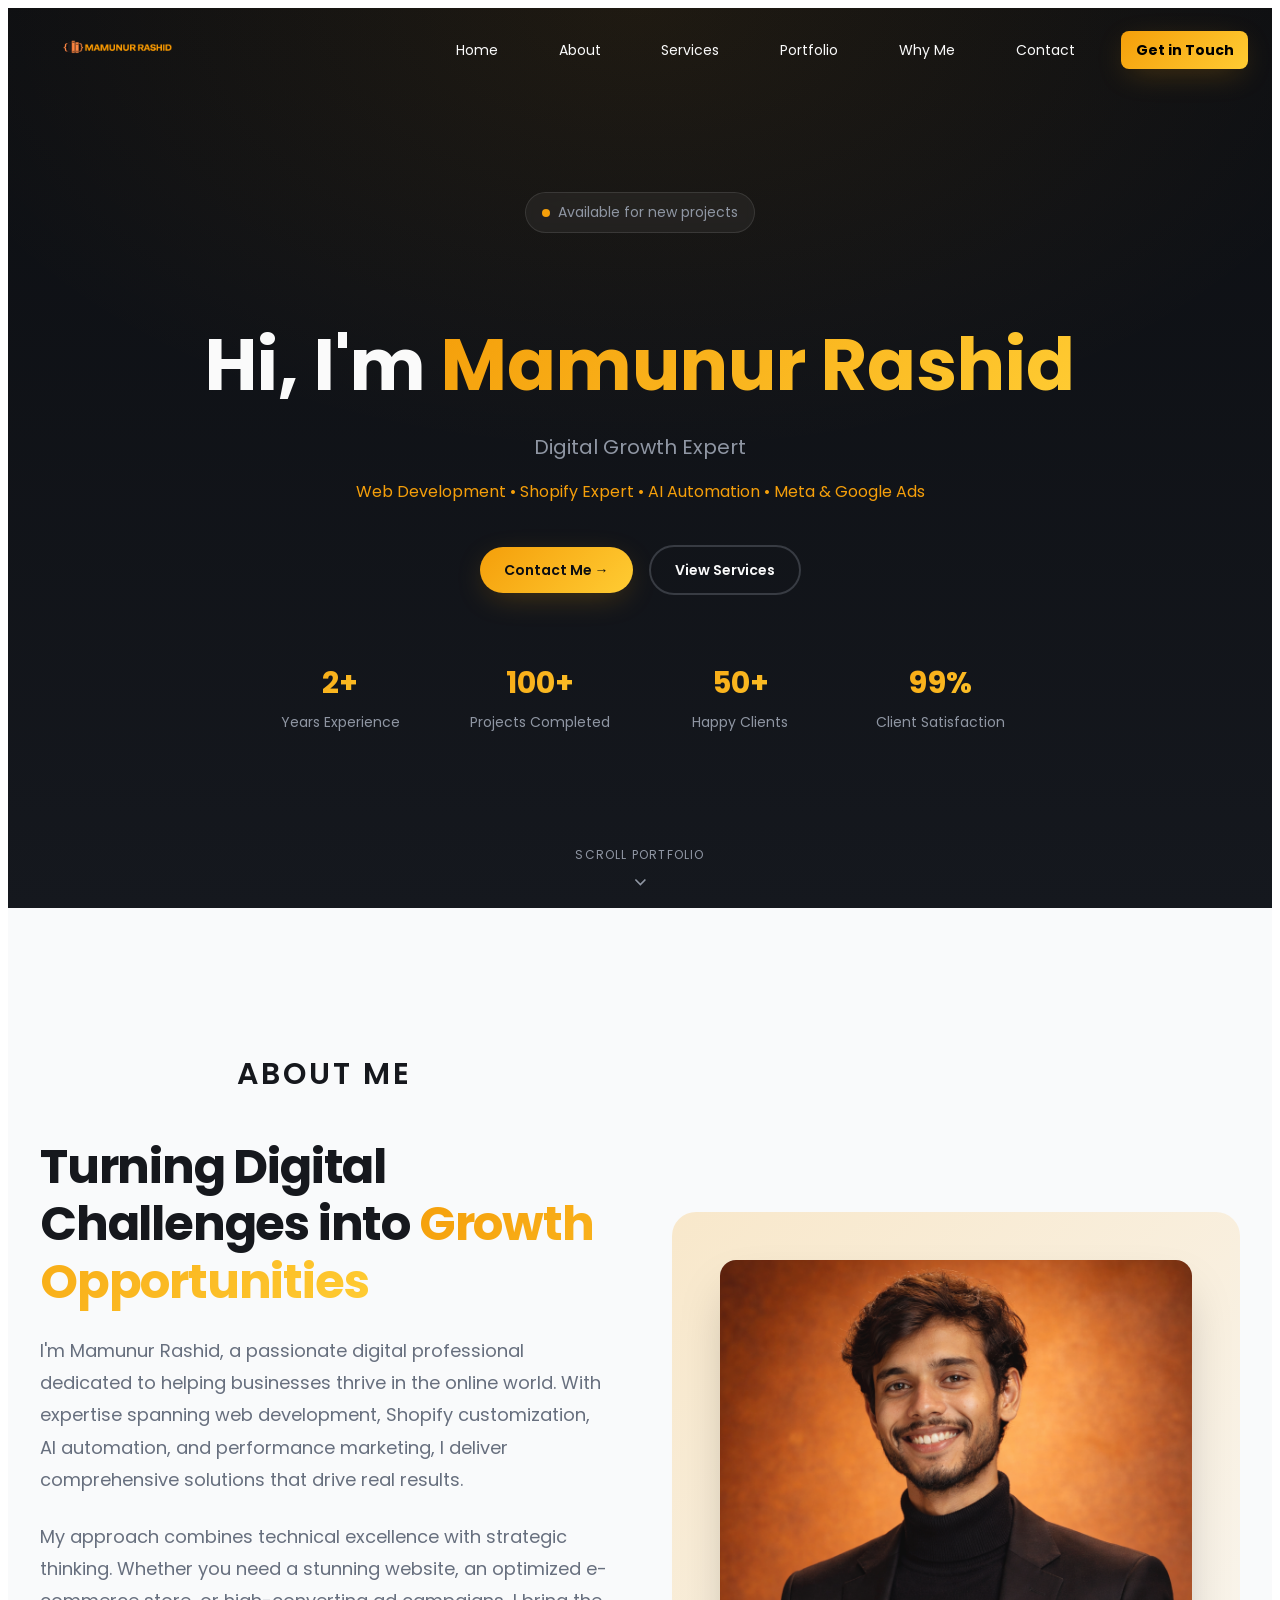
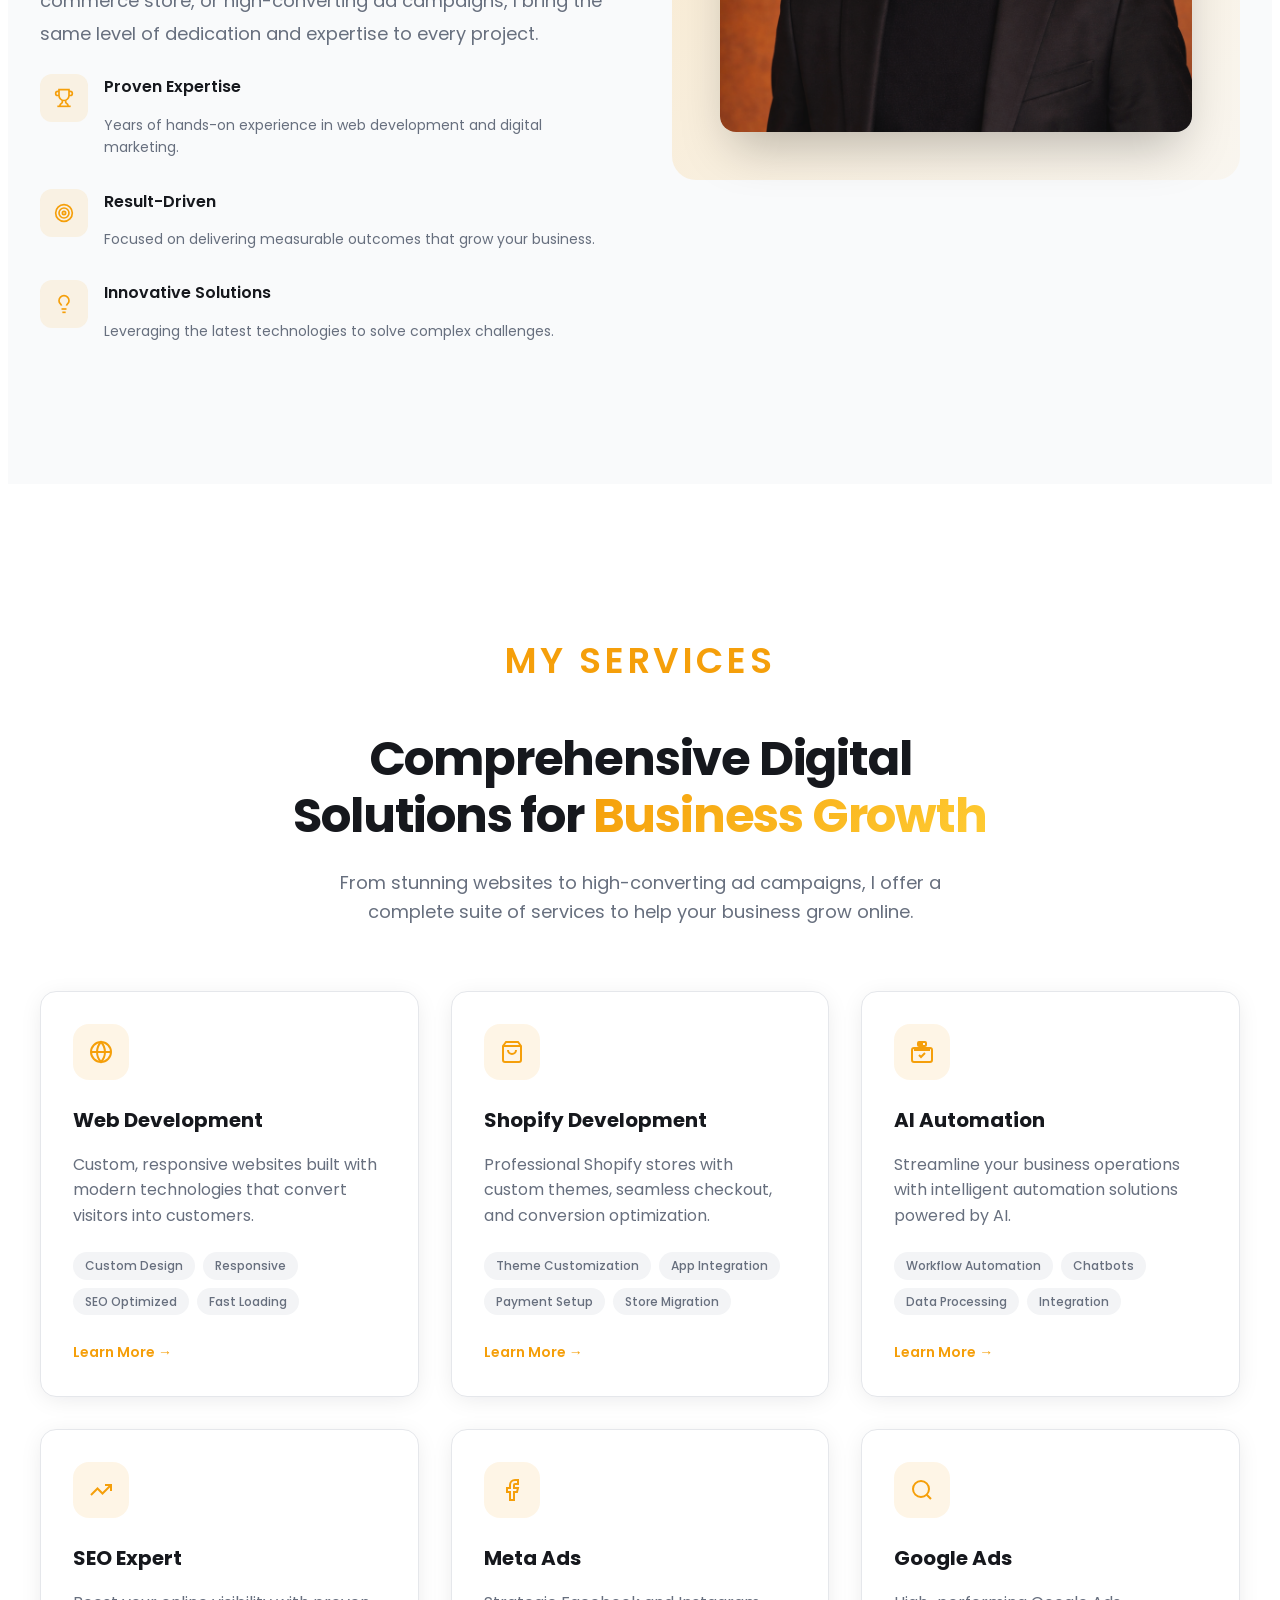
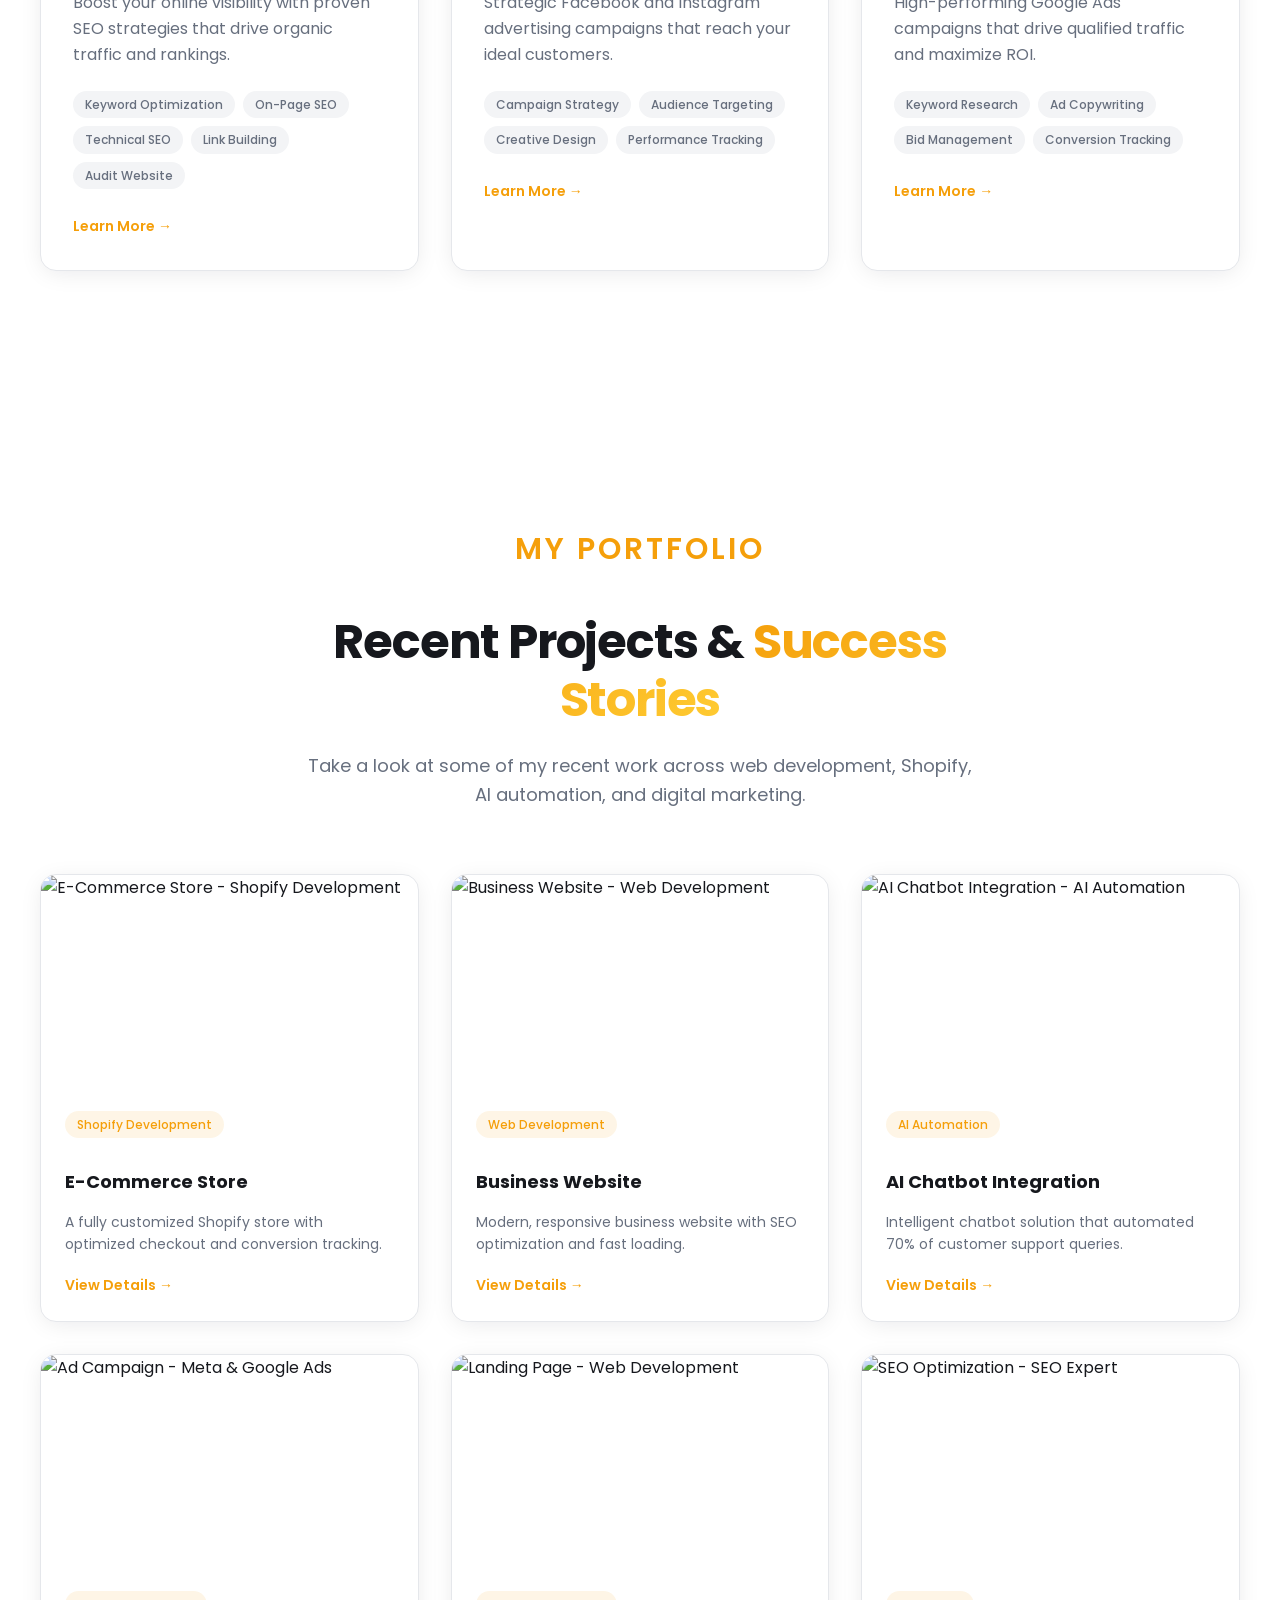
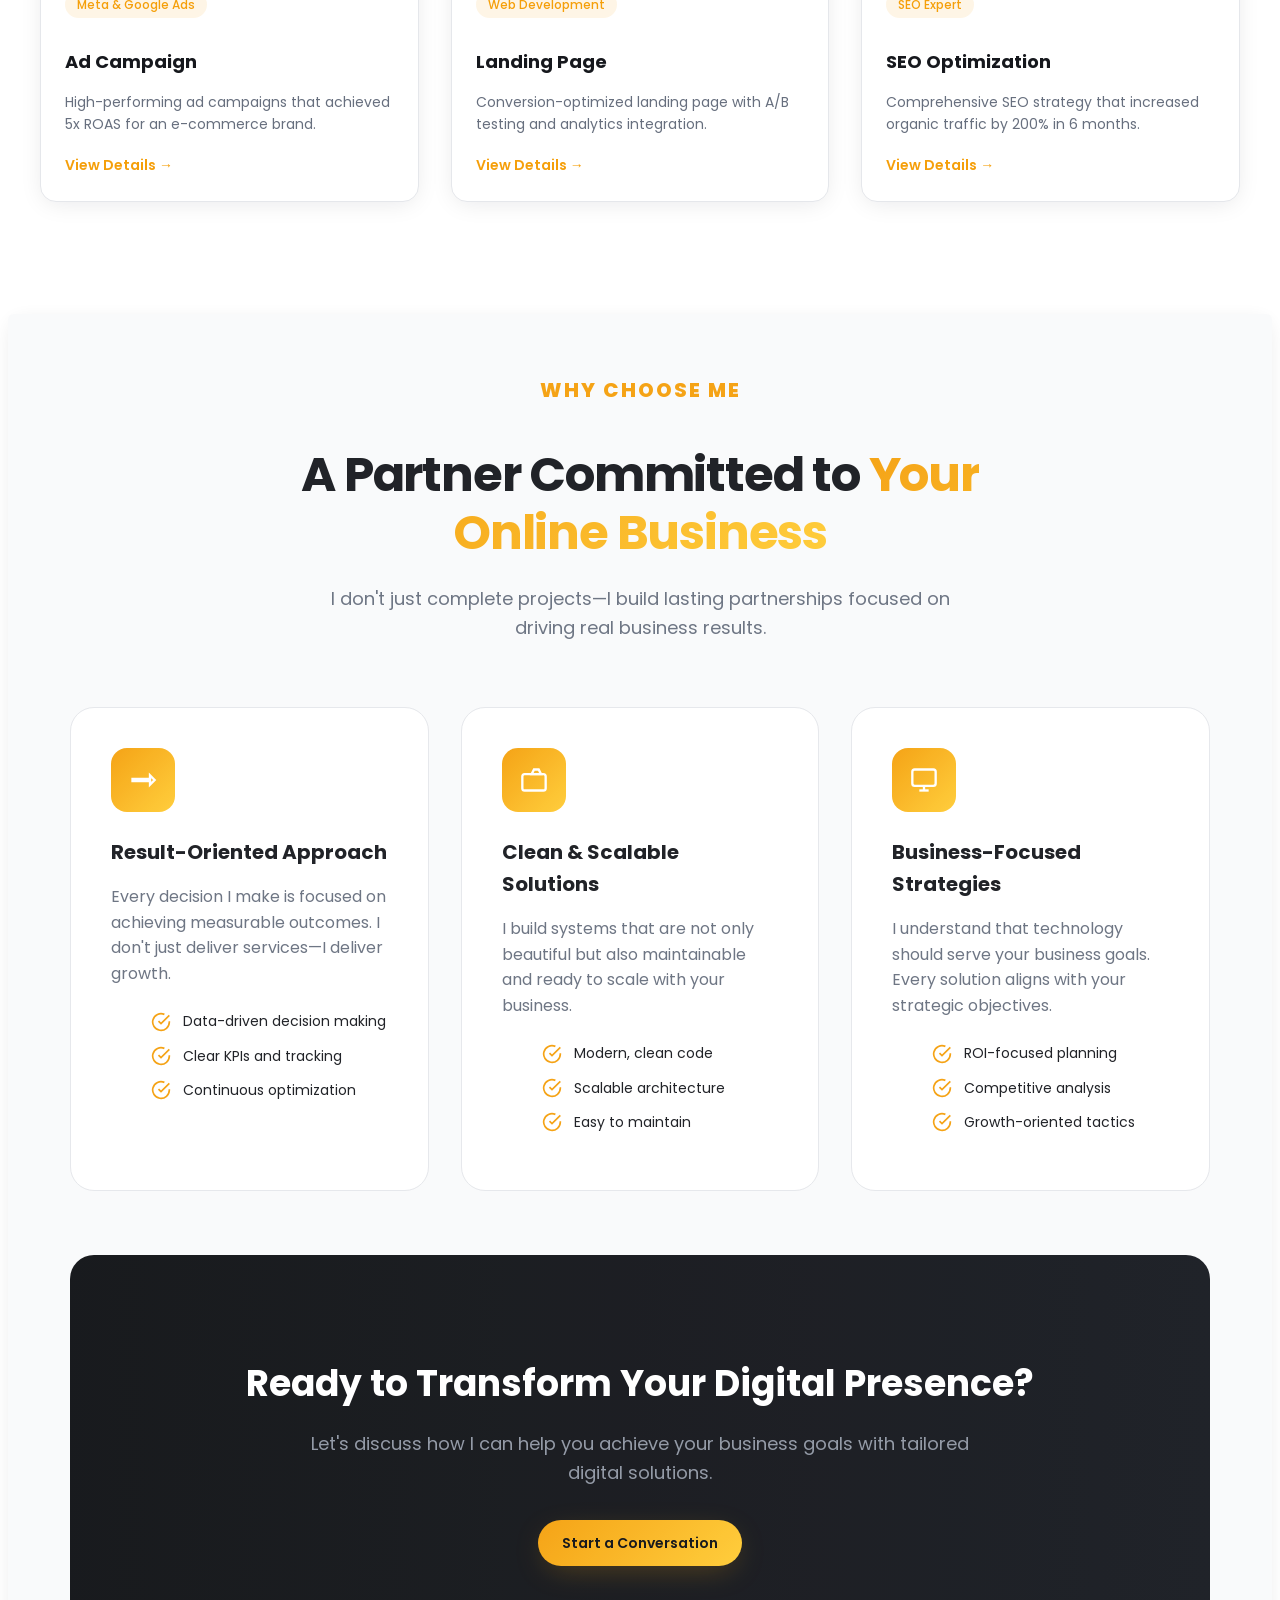
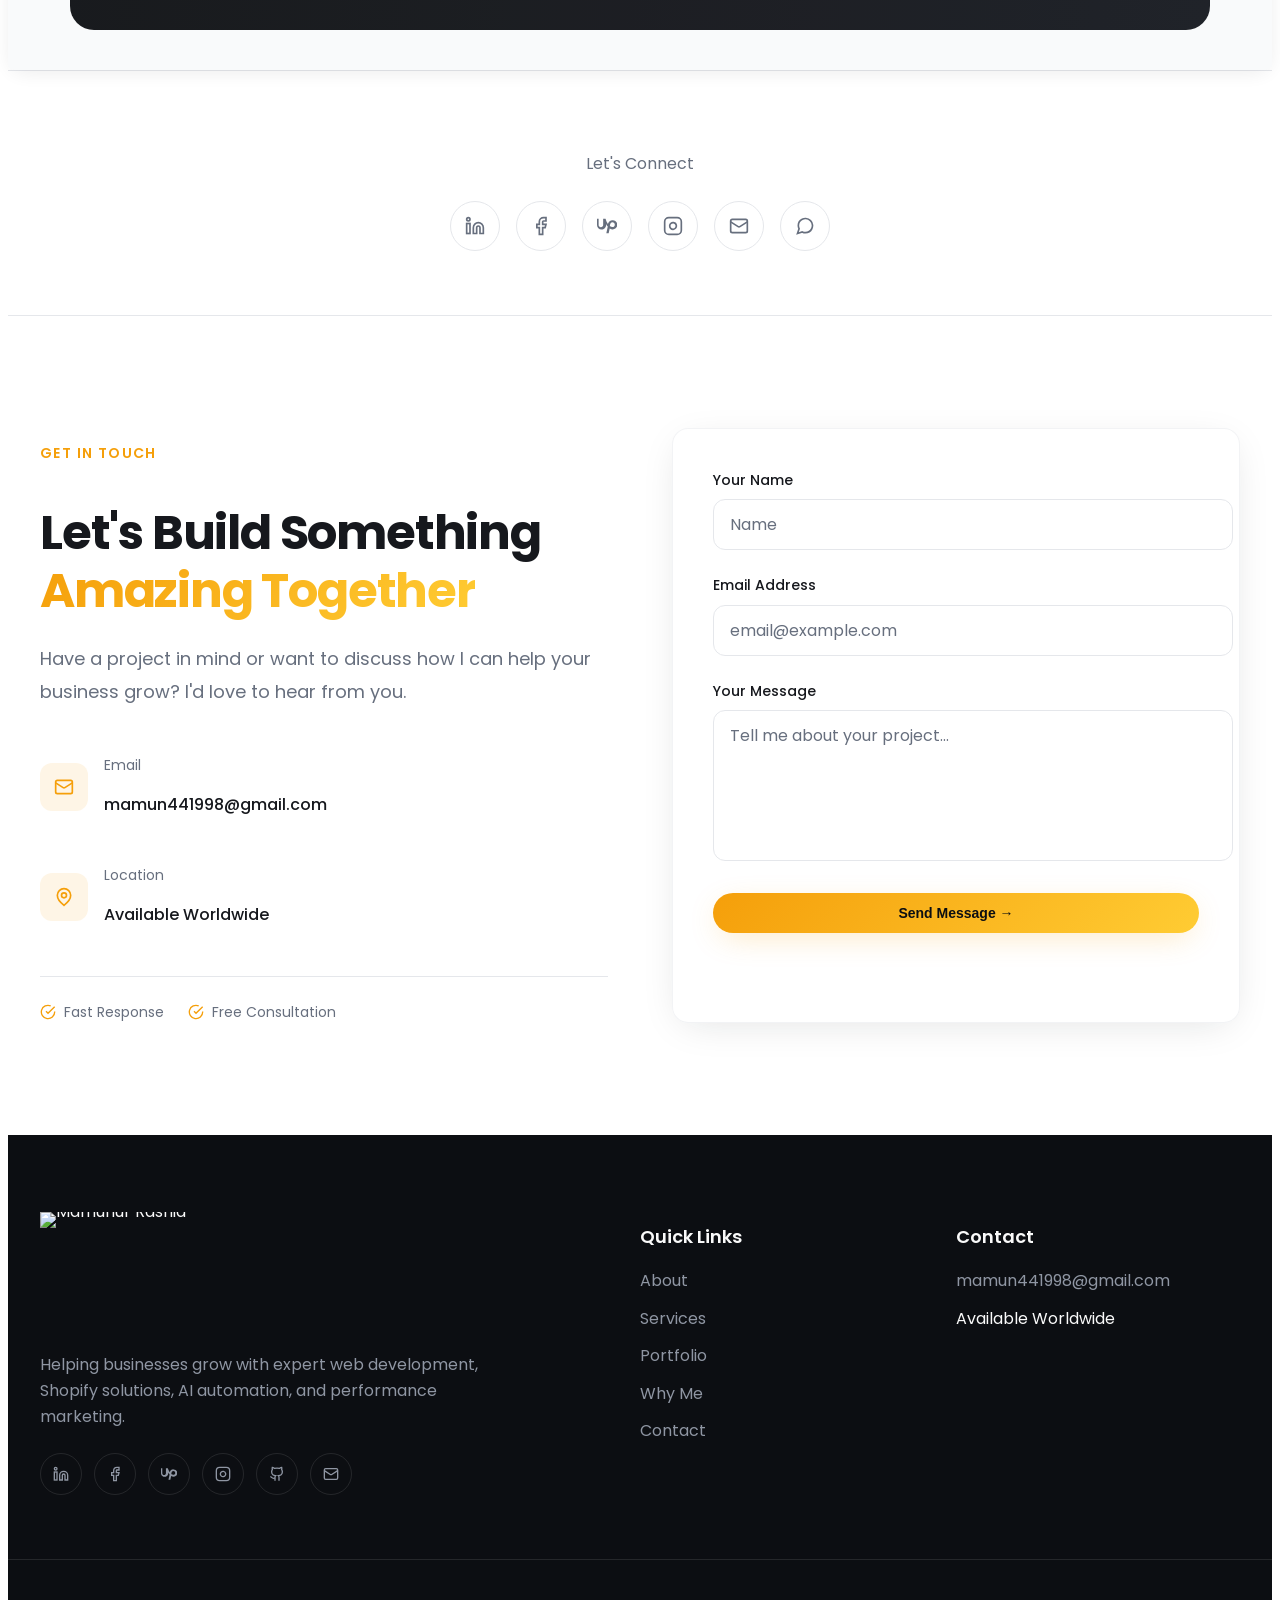
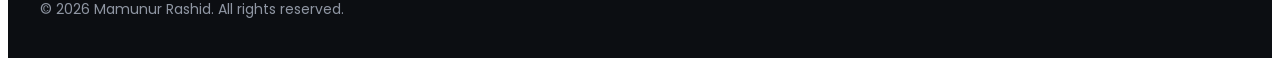
==== commit be6d5526: "Update index.html" ====
--- a/index.html
+++ b/index.html
@@ -55,7 +55,7 @@
 <nav class="navbar" id="navbar" aria-label="Main navigation">
 <div class="section-container">
 <div class="nav-inner">
-<a href="#Home" class="brand-logo" aria-label="Mamunur Rashid - Home"><img src="mamunur-rashid-maill-logo.png" alt="Mamunur Rashid"></a>
+<a href="#Home" class="brand-logo" aria-label="Mamunur Rashid - Home"><img src="mamunur-rashid-main-logo.png" alt="Mamunur Rashid"></a>
 <div class="nav-links">
 <a href="#Home">Home</a>
 <a href="#about">About</a>
